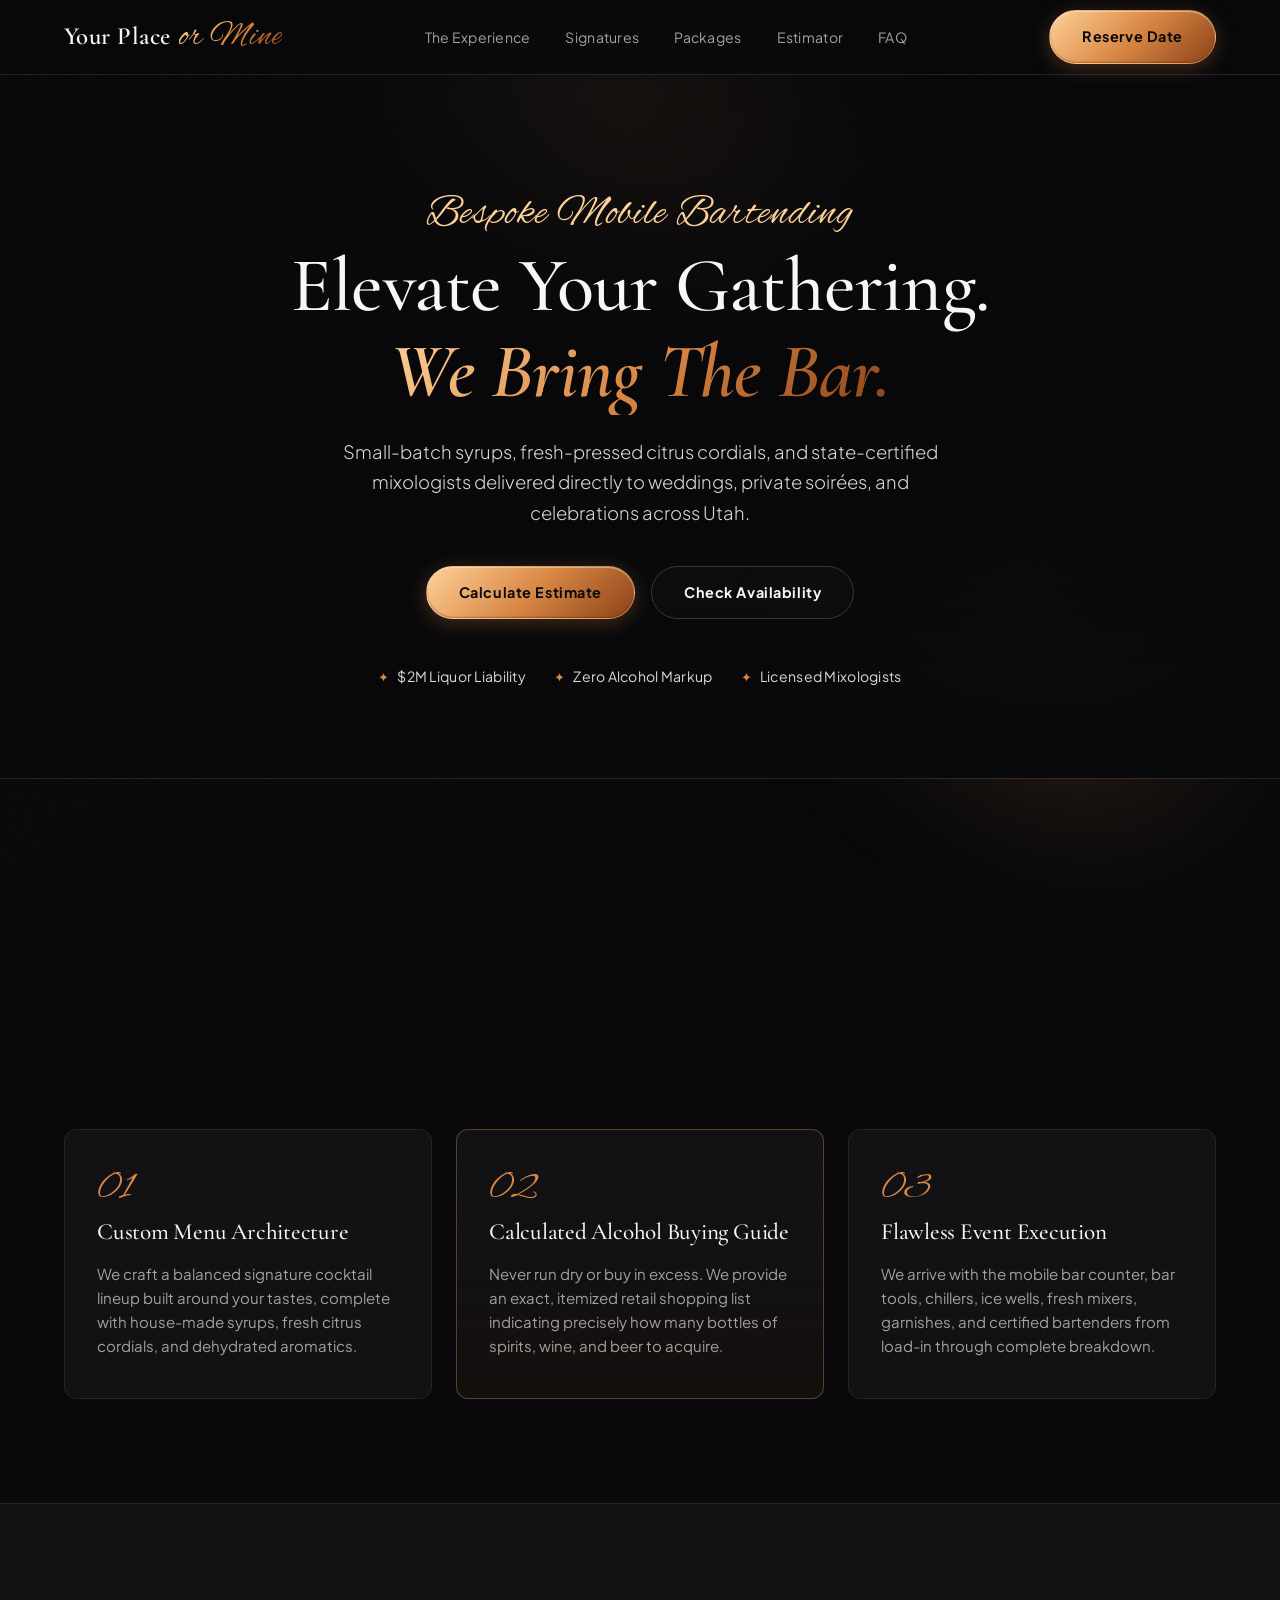
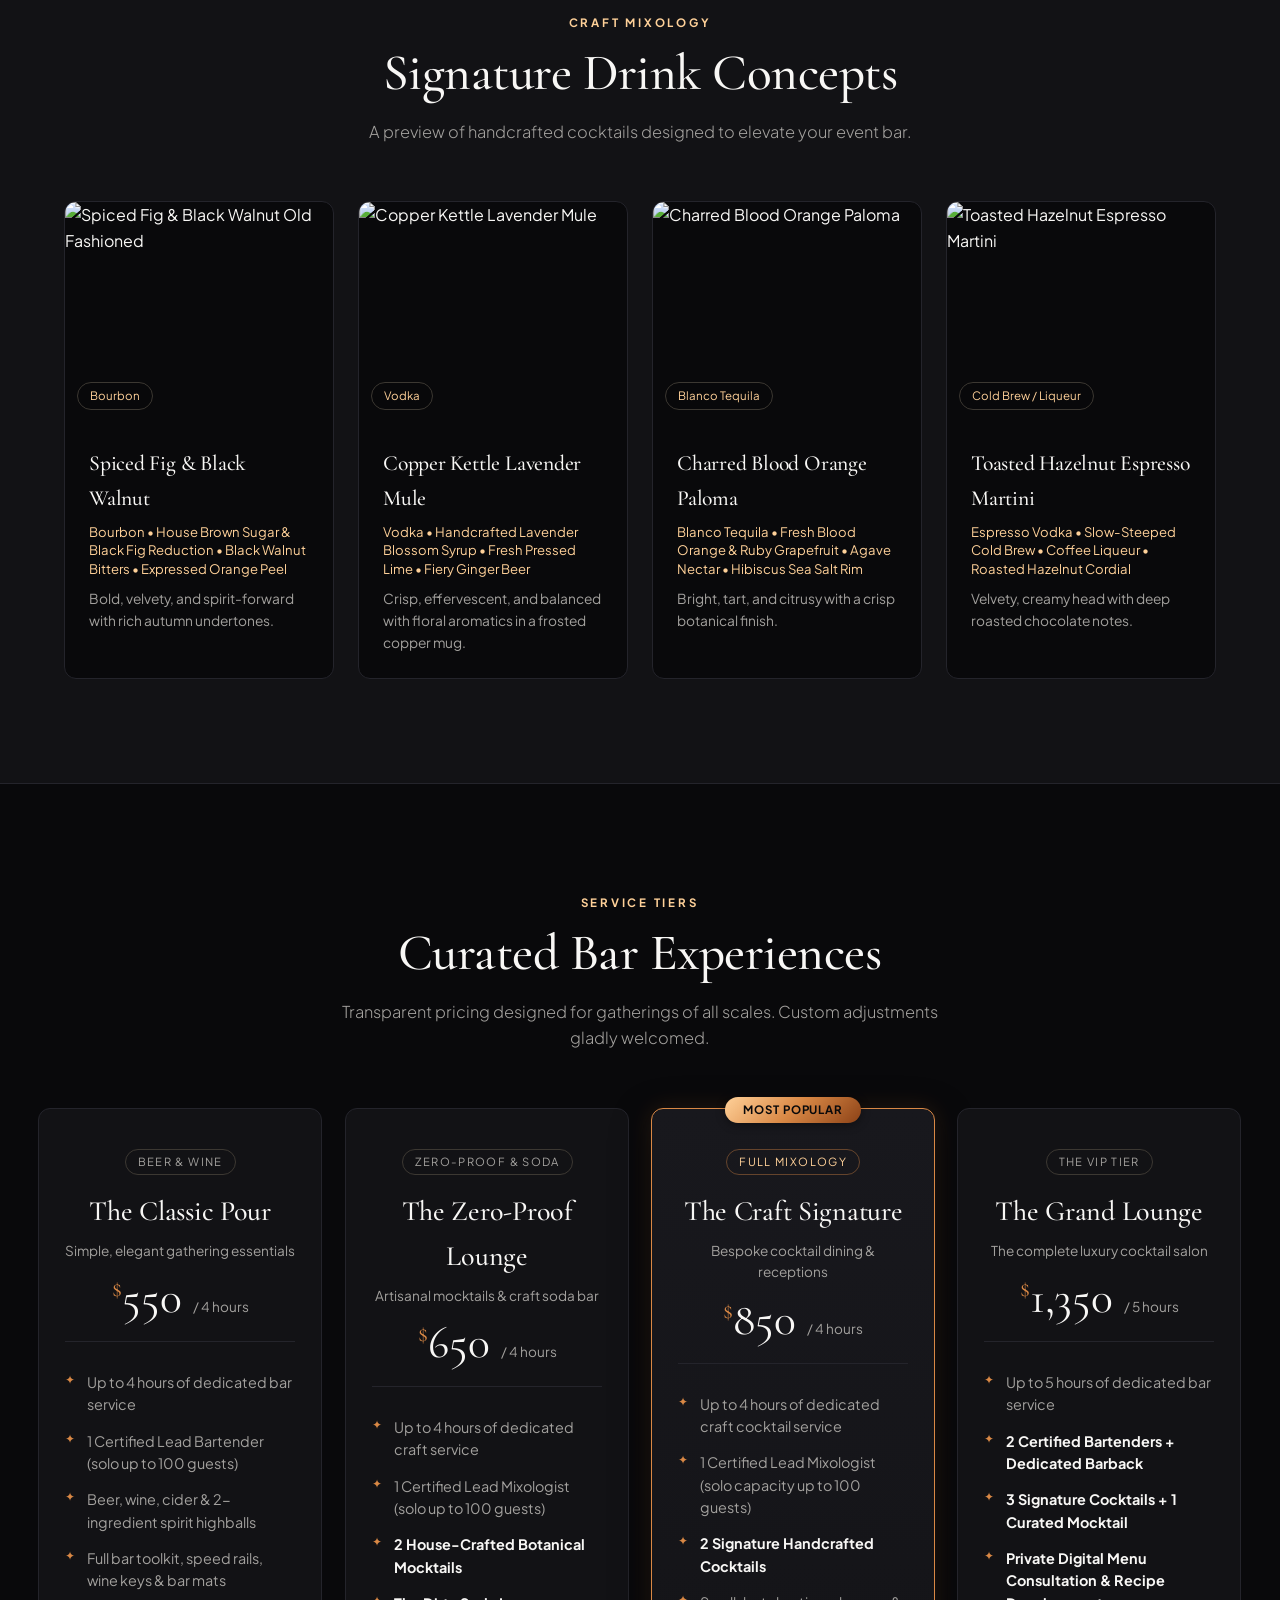
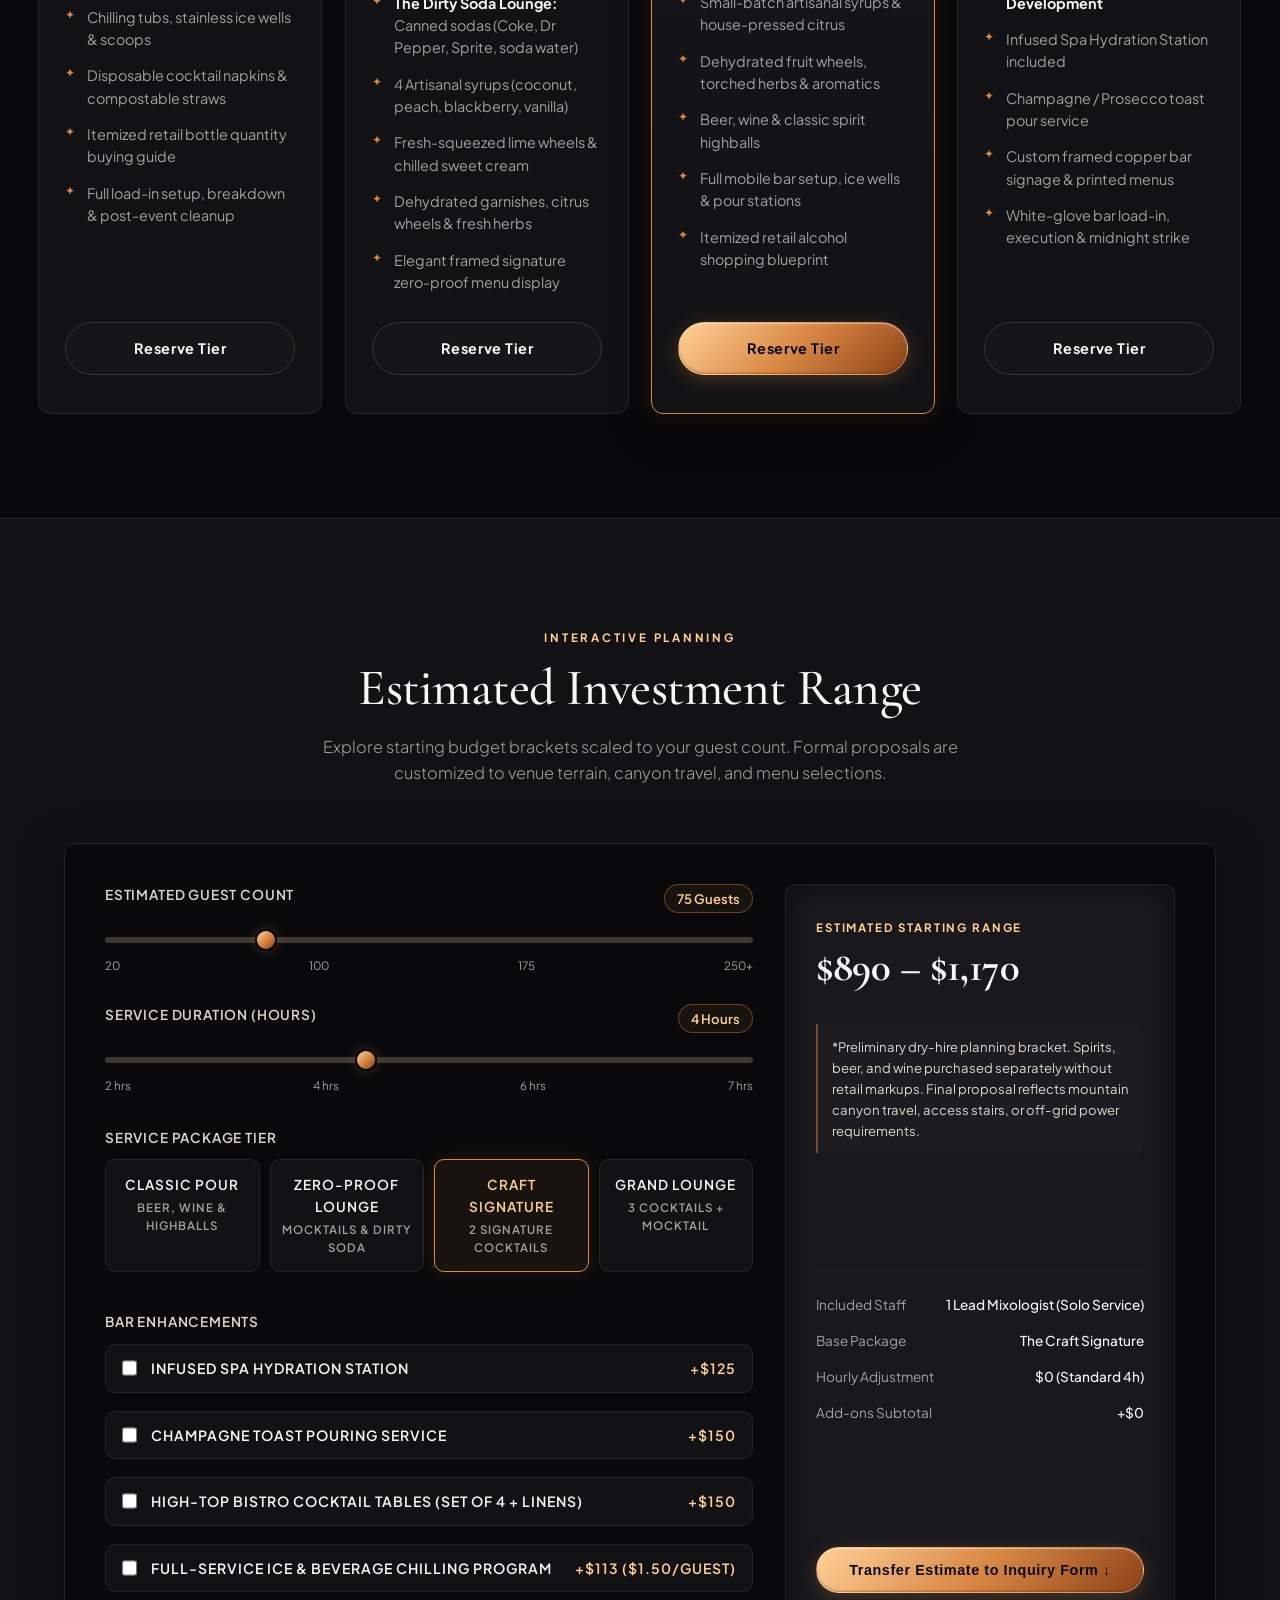
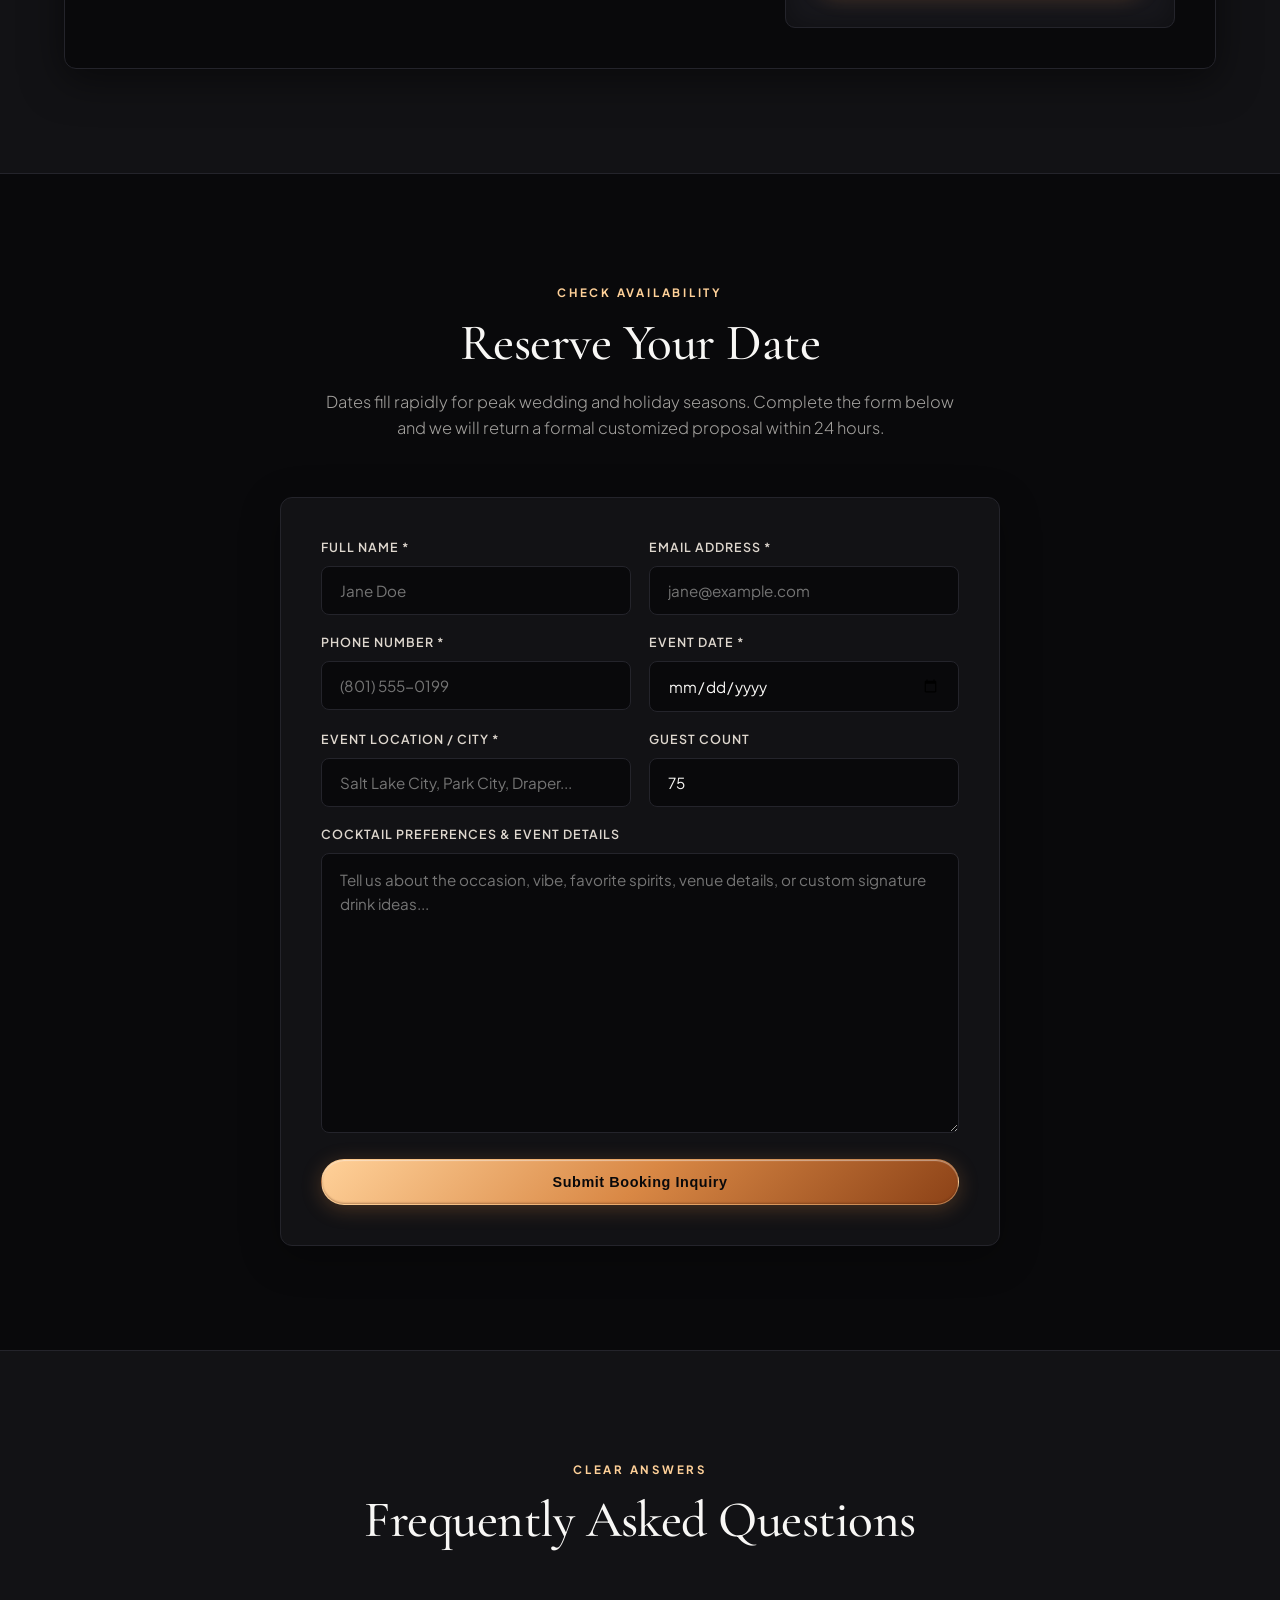
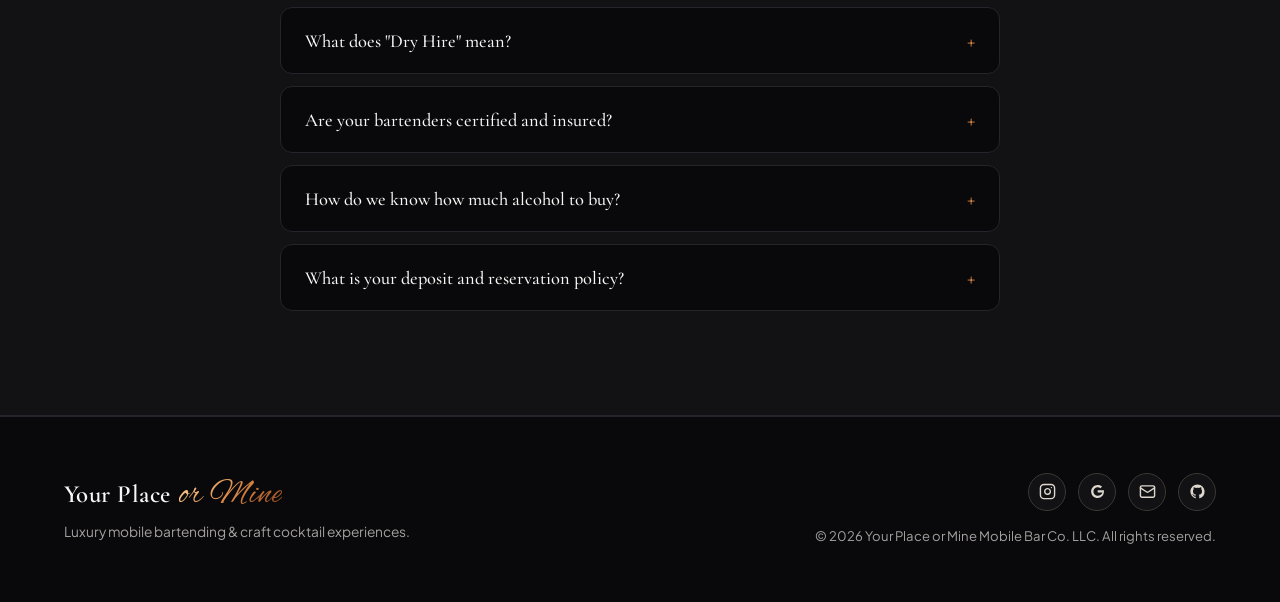
==== index.html @ be43445d "style(cocktails): update signature drink gallery with accurate copper mug mule and hazelnut espresso" ====
<!DOCTYPE html>
<html lang="en">
<head>
  <meta charset="UTF-8">
  <meta name="viewport" content="width=device-width, initial-scale=1.0, maximum-scale=5.0">
  <title>Your Place or Mine | Luxury Mobile Bar & Craft Bartending</title>
  <meta name="description" content="Elevated mobile bartending, craft cocktail service, and dry-hire event curation across Salt Lake City, Park City, and the Wasatch Front.">
  <link rel="canonical" href="https://yourplaceormine.bar/">

  <!-- Open Graph -->
  <meta property="og:type" content="website">
  <meta property="og:url" content="https://yourplaceormine.bar/">
  <meta property="og:title" content="Your Place or Mine | Luxury Mobile Bar & Craft Mixology">
  <meta property="og:description" content="Custom craft syrups, curated shopping guides, and professional certified bartending delivered to private events.">
  <meta property="og:image" content="https://images.unsplash.com/photo-1514362545857-3bc16c4c7d1b?auto=format&fit=crop&w=1200&q=80">

  <!-- Local Schema -->
  <script type="application/ld+json">
  {
    "@context": "https://schema.org",
    "@type": "BartendingService",
    "name": "Your Place or Mine",
    "legalName": "Your Place or Mine Mobile Bar Co. LLC",
    "url": "https://yourplaceormine.bar",
    "description": "Luxury mobile bar catering, dry-hire bartending, and craft cocktail curation for private events and weddings.",
    "priceRange": "$$",
    "areaServed": ["Salt Lake County", "Summit County", "Utah County", "Davis County"]
  }
  </script>

  <!-- Google Fonts -->
  <link rel="preconnect" href="https://fonts.googleapis.com">
  <link rel="preconnect" href="https://fonts.gstatic.com" crossorigin>
  <link href="https://fonts.googleapis.com/css2?family=Alex+Brush&family=Cormorant+Garamond:ital,wght@0,400;0,500;0,600;1,400;1,600&family=Plus+Jakarta+Sans:wght@300;400;500;600;700&display=swap" rel="stylesheet">
  
  <link rel="stylesheet" href="styles.css">
</head>
<body>
  <!-- Contained Ambient Shimmer -->
  <div class="ambient-wrapper">
    <div class="ambient-glow glow-top"></div>
    <div class="ambient-glow glow-mid"></div>
  </div>

  <!-- Header -->
  <header class="site-header">
    <div class="nav-container">
      <a href="#" class="brand-logo">
        <span class="logo-light">Your Place</span>
        <span class="logo-accent">or Mine</span>
      </a>
      
      <nav class="desktop-nav">
        <a href="#about">The Experience</a>
        <a href="#cocktails">Signatures</a>
        <a href="#services">Packages</a>
        <a href="#estimator">Estimator</a>
        <a href="#faq">FAQ</a>
      </nav>

      <a href="#reserve" class="btn btn-copper nav-cta">Reserve Date</a>

      <button class="mobile-toggle" id="menuToggle" aria-label="Toggle Navigation" aria-expanded="false">
        <span class="bar bar-1"></span>
        <span class="bar bar-2"></span>
        <span class="bar bar-3"></span>
      </button>
    </div>

    <!-- Mobile Drawer -->
    <div class="mobile-drawer" id="mobileDrawer">
      <nav class="drawer-nav">
        <a href="#about" class="drawer-link">
          <span>The Experience</span>
          <span class="drawer-arrow">→</span>
        </a>
        <a href="#cocktails" class="drawer-link">
          <span>Signatures</span>
          <span class="drawer-arrow">→</span>
        </a>
        <a href="#services" class="drawer-link">
          <span>Packages</span>
          <span class="drawer-arrow">→</span>
        </a>
        <a href="#estimator" class="drawer-link">
          <span>Estimator</span>
          <span class="drawer-arrow">→</span>
        </a>
        <a href="#faq" class="drawer-link">
          <span>FAQ</span>
          <span class="drawer-arrow">→</span>
        </a>
        <a href="#reserve" class="btn btn-copper full-width drawer-cta">Reserve Date</a>
      </nav>
    </div>
  </header>

  <main>
    <!-- Hero Section (Orchestrated Load-in Animations) -->
    <section class="hero-section">
      <div class="hero-backdrop"></div>
      <div class="container hero-content">
        <div class="hero-script-tag anim-load anim-d1">Bespoke Mobile Bartending</div>
        
        <h1 class="hero-title anim-load anim-d2">
          Elevate Your Gathering. <br>
          <span class="copper-shimmer">We Bring The Bar.</span>
        </h1>

        <p class="hero-lead anim-load anim-d3">
          Small-batch syrups, fresh-pressed citrus cordials, and state-certified mixologists delivered directly to weddings, private soirées, and celebrations across Utah.
        </p>
        
        <div class="hero-actions anim-load anim-d4">
          <a href="#estimator" class="btn btn-copper">Calculate Estimate</a>
          <a href="#reserve" class="btn btn-outline">Check Availability</a>
        </div>

        <!-- Trust Badges (No gray dots, pure copper stars) -->
        <div class="trust-strip anim-load anim-d5">
          <div class="trust-item">
            <span class="trust-star">✦</span>
            <span>$2M Liquor Liability</span>
          </div>
          <div class="trust-item">
            <span class="trust-star">✦</span>
            <span>Zero Alcohol Markup</span>
          </div>
          <div class="trust-item">
            <span class="trust-star">✦</span>
            <span>Licensed Mixologists</span>
          </div>
        </div>
      </div>
    </section>

    <!-- Dry-Hire Model Explanation -->
    <section id="about" class="section-padding section-border-top">
      <div class="container">
        <div class="section-header reveal">
          <span class="eyebrow">The Dry-Hire Model</span>
          <h2>Luxury Service. Wholesale Transparency.</h2>
          <p class="section-desc">Traditional caterers inflate alcohol prices by 300% or more. With our dry-hire model, you buy your spirits directly at retail prices—saving hundreds to thousands—while we manage complete bar operations.</p>
        </div>

        <div class="grid-3 reveal-stagger">
          <div class="feature-card reveal-item">
            <div class="card-num">01</div>
            <h3>Custom Menu Architecture</h3>
            <p>We craft a balanced signature cocktail lineup built around your tastes, complete with house-made syrups, fresh citrus cordials, and dehydrated aromatics.</p>
          </div>
          <div class="feature-card featured-step reveal-item">
            <div class="card-num">02</div>
            <h3>Calculated Alcohol Buying Guide</h3>
            <p>Never run dry or buy in excess. We provide an exact, itemized retail shopping list indicating precisely how many bottles of spirits, wine, and beer to acquire.</p>
          </div>
          <div class="feature-card reveal-item">
            <div class="card-num">03</div>
            <h3>Flawless Event Execution</h3>
            <p>We arrive with the mobile bar counter, bar tools, chillers, ice wells, fresh mixers, garnishes, and certified bartenders from load-in through complete breakdown.</p>
          </div>
        </div>
      </div>
    </section>

    <!-- Signature Cocktails Gallery -->
    <section id="cocktails" class="section-padding bg-subtle">
      <div class="container">
        <div class="section-header reveal">
          <span class="eyebrow">Craft Mixology</span>
          <h2>Signature Drink Concepts</h2>
          <p class="section-desc">A preview of handcrafted cocktails designed to elevate your event bar.</p>
        </div>

        <div class="cocktail-grid reveal-stagger">
          <!-- Card 1: Spiced Fig Old Fashioned -->
          <div class="cocktail-card reveal-item">
            <div class="cocktail-img-wrap">
              <img src="https://images.unsplash.com/photo-1514362545857-3bc16c4c7d1b?auto=format&fit=crop&w=600&q=80" alt="Spiced Fig & Black Walnut Old Fashioned" class="cocktail-img" loading="lazy">
              <span class="cocktail-tag">Bourbon</span>
            </div>
            <div class="cocktail-info">
              <h3>Spiced Fig & Black Walnut</h3>
              <p class="cocktail-ingredients">Bourbon • House Brown Sugar & Black Fig Reduction • Black Walnut Bitters • Expressed Orange Peel</p>
              <div class="cocktail-profile">Bold, velvety, and spirit-forward with rich autumn undertones.</div>
            </div>
          </div>

          <!-- Card 2: Copper Kettle Lavender Mule -->
          <div class="cocktail-card reveal-item">
            <div class="cocktail-img-wrap">
              <img src="https://christinaallday.com/wp-content/uploads/2019/11/American-Moscow-Mule-Cocktail-Recipe-with-Titos-1024x683.png" alt="Copper Kettle Lavender Mule" class="cocktail-img" loading="lazy">
              <span class="cocktail-tag">Vodka</span>
            </div>
            <div class="cocktail-info">
              <h3>Copper Kettle Lavender Mule</h3>
              <p class="cocktail-ingredients">Vodka • Handcrafted Lavender Blossom Syrup • Fresh Pressed Lime • Fiery Ginger Beer</p>
              <div class="cocktail-profile">Crisp, effervescent, and balanced with floral aromatics in a frosted copper mug.</div>
            </div>
          </div>

          <!-- Card 3: Charred Blood Orange Paloma -->
          <div class="cocktail-card reveal-item">
            <div class="cocktail-img-wrap">
              <img src="https://images.unsplash.com/photo-1536935338788-846bb9981813?auto=format&fit=crop&w=600&q=80" alt="Charred Blood Orange Paloma" class="cocktail-img" loading="lazy">
              <span class="cocktail-tag">Blanco Tequila</span>
            </div>
            <div class="cocktail-info">
              <h3>Charred Blood Orange Paloma</h3>
              <p class="cocktail-ingredients">Blanco Tequila • Fresh Blood Orange & Ruby Grapefruit • Agave Nectar • Hibiscus Sea Salt Rim</p>
              <div class="cocktail-profile">Bright, tart, and citrusy with a crisp botanical finish.</div>
            </div>
          </div>

          <!-- Card 4: Toasted Hazelnut Espresso Martini -->
          <div class="cocktail-card reveal-item">
            <div class="cocktail-img-wrap">
              <img src="https://www.totalwine.com/site/binaries/t1726346521822/content/gallery/cocktail-recipe-images/recipe-detail-images/vodka-images/recipe-image_hazelnut-espresso.jpg" alt="Toasted Hazelnut Espresso Martini" class="cocktail-img" loading="lazy">
              <span class="cocktail-tag">Cold Brew / Liqueur</span>
            </div>
            <div class="cocktail-info">
              <h3>Toasted Hazelnut Espresso Martini</h3>
              <p class="cocktail-ingredients">Espresso Vodka • Slow-Steeped Cold Brew • Coffee Liqueur • Roasted Hazelnut Cordial</p>
              <div class="cocktail-profile">Velvety, creamy head with deep roasted chocolate notes.</div>
            </div>
          </div>
        </div>
      </div>
    </section>

    <!-- Packages Section -->
    <section id="services" class="section-padding">
      <div class="container packages-container">
        <div class="section-header reveal">
          <span class="eyebrow">Service Tiers</span>
          <h2>Curated Bar Experiences</h2>
          <p class="section-desc">Transparent pricing designed for gatherings of all scales. Custom adjustments gladly welcomed.</p>
        </div>

        <div class="packages-grid reveal-stagger">
          <!-- Tier 1: The Classic Pour -->
          <div class="tier-card reveal-item">
            <div class="tier-header">
              <span class="tier-badge">Beer & Wine</span>
              <h3>The Classic Pour</h3>
              <p class="tier-subtitle">Simple, elegant gathering essentials</p>
              <div class="tier-price">
                <span class="currency">$</span>550
                <span class="price-sub">/ 4 hours</span>
              </div>
            </div>
            <ul class="tier-features">
              <li>Up to 4 hours of dedicated bar service</li>
              <li>1 Certified Lead Bartender (solo up to 100 guests)</li>
              <li>Beer, wine, cider & 2-ingredient spirit highballs</li>
              <li>Full bar toolkit, speed rails, wine keys & bar mats</li>
              <li>Chilling tubs, stainless ice wells & scoops</li>
              <li>Disposable cocktail napkins & compostable straws</li>
              <li>Itemized retail bottle quantity buying guide</li>
              <li>Full load-in setup, breakdown & post-event cleanup</li>
            </ul>
            <a href="#reserve" class="btn btn-outline full-width">Reserve Tier</a>
          </div>

          <!-- Tier 2: The Zero-Proof Lounge -->
          <div class="tier-card reveal-item">
            <div class="tier-header">
              <span class="tier-badge">Zero-Proof & Soda</span>
              <h3>The Zero-Proof Lounge</h3>
              <p class="tier-subtitle">Artisanal mocktails & craft soda bar</p>
              <div class="tier-price">
                <span class="currency">$</span>650
                <span class="price-sub">/ 4 hours</span>
              </div>
            </div>
            <ul class="tier-features">
              <li>Up to 4 hours of dedicated craft service</li>
              <li>1 Certified Lead Mixologist (solo up to 100 guests)</li>
              <li><strong>2 House-Crafted Botanical Mocktails</strong></li>
              <li><strong>The Dirty Soda Lounge:</strong> Canned sodas (Coke, Dr Pepper, Sprite, soda water)</li>
              <li>4 Artisanal syrups (coconut, peach, blackberry, vanilla)</li>
              <li>Fresh-squeezed lime wheels & chilled sweet cream</li>
              <li>Dehydrated garnishes, citrus wheels & fresh herbs</li>
              <li>Elegant framed signature zero-proof menu display</li>
            </ul>
            <a href="#reserve" class="btn btn-outline full-width">Reserve Tier</a>
          </div>

          <!-- Tier 3: The Craft Signature (Featured) -->
          <div class="tier-card featured-tier reveal-item">
            <div class="featured-ribbon">Most Popular</div>
            <div class="tier-header">
              <span class="tier-badge copper-badge">Full Mixology</span>
              <h3>The Craft Signature</h3>
              <p class="tier-subtitle">Bespoke cocktail dining & receptions</p>
              <div class="tier-price">
                <span class="currency">$</span>850
                <span class="price-sub">/ 4 hours</span>
              </div>
            </div>
            <ul class="tier-features">
              <li>Up to 4 hours of dedicated craft cocktail service</li>
              <li>1 Certified Lead Mixologist (solo capacity up to 100 guests)</li>
              <li><strong>2 Signature Handcrafted Cocktails</strong></li>
              <li>Small-batch artisanal syrups & house-pressed citrus</li>
              <li>Dehydrated fruit wheels, torched herbs & aromatics</li>
              <li>Beer, wine & classic spirit highballs</li>
              <li>Full mobile bar setup, ice wells & pour stations</li>
              <li>Itemized retail alcohol shopping blueprint</li>
            </ul>
            <a href="#reserve" class="btn btn-copper full-width">Reserve Tier</a>
          </div>

          <!-- Tier 4: The Grand Lounge (VIP Tier) -->
          <div class="tier-card reveal-item">
            <div class="tier-header">
              <span class="tier-badge">The VIP Tier</span>
              <h3>The Grand Lounge</h3>
              <p class="tier-subtitle">The complete luxury cocktail salon</p>
              <div class="tier-price">
                <span class="currency">$</span>1,350
                <span class="price-sub">/ 5 hours</span>
              </div>
            </div>
            <ul class="tier-features">
              <li>Up to 5 hours of dedicated bar service</li>
              <li><strong>2 Certified Bartenders + Dedicated Barback</strong></li>
              <li><strong>3 Signature Cocktails + 1 Curated Mocktail</strong></li>
              <li><strong>Private Digital Menu Consultation & Recipe Development</strong></li>
              <li>Infused Spa Hydration Station included</li>
              <li>Champagne / Prosecco toast pour service</li>
              <li>Custom framed copper bar signage & printed menus</li>
              <li>White-glove bar load-in, execution & midnight strike</li>
            </ul>
            <a href="#reserve" class="btn btn-outline full-width">Reserve Tier</a>
          </div>
        </div>
      </div>
    </section>

    <!-- Interactive Cost Estimator (Public Range Model) -->
    <section id="estimator" class="section-padding bg-subtle">
      <div class="container">
        <div class="section-header reveal">
          <span class="eyebrow">Interactive Planning</span>
          <h2>Estimated Investment Range</h2>
          <p class="section-desc">Explore starting budget brackets scaled to your guest count. Formal proposals are customized to venue terrain, canyon travel, and menu selections.</p>
        </div>

        <div class="estimator-wrapper reveal">
          <div class="estimator-controls">
            <div class="ctrl-group">
              <div class="ctrl-header">
                <label for="guestSlider">Estimated Guest Count</label>
                <span id="guestCountVal" class="ctrl-badge">75 Guests</span>
              </div>
              <input type="range" id="guestSlider" min="20" max="250" step="5" value="75">
              <div class="slider-scale">
                <span>20</span>
                <span>100</span>
                <span>175</span>
                <span>250+</span>
              </div>
            </div>

            <div class="ctrl-group">
              <div class="ctrl-header">
                <label for="durationSlider">Service Duration (Hours)</label>
                <span id="durationVal" class="ctrl-badge">4 Hours</span>
              </div>
              <input type="range" id="durationSlider" min="2" max="7" step="1" value="4">
              <div class="slider-scale">
                <span>2 hrs</span>
                <span>4 hrs</span>
                <span>6 hrs</span>
                <span>7 hrs</span>
              </div>
            </div>

            <div class="ctrl-group">
              <label class="group-label">Service Package Tier</label>
              <div class="radio-cards">
                <label class="radio-card">
                  <input type="radio" name="tierSelect" value="classic">
                  <span class="rc-content">
                    <span class="rc-title">Classic Pour</span>
                    <span class="rc-desc">Beer, Wine & Highballs</span>
                  </span>
                </label>
                <label class="radio-card">
                  <input type="radio" name="tierSelect" value="apothecary">
                  <span class="rc-content">
                    <span class="rc-title">Zero-Proof Lounge</span>
                    <span class="rc-desc">Mocktails & Dirty Soda</span>
                  </span>
                </label>
                <label class="radio-card active">
                  <input type="radio" name="tierSelect" value="craft" checked>
                  <span class="rc-content">
                    <span class="rc-title">Craft Signature</span>
                    <span class="rc-desc">2 Signature Cocktails</span>
                  </span>
                </label>
                <label class="radio-card">
                  <input type="radio" name="tierSelect" value="grand">
                  <span class="rc-content">
                    <span class="rc-title">Grand Lounge</span>
                    <span class="rc-desc">3 Cocktails + Mocktail</span>
                  </span>
                </label>
              </div>
            </div>

            <div class="ctrl-group">
              <label class="group-label">Bar Enhancements</label>
              <div class="addons-grid">
                <label class="addon-chip">
                  <input type="checkbox" id="addonHydration" value="125">
                  <div class="chip-content">
                    <span class="chip-name">Infused Spa Hydration Station</span>
                    <span class="chip-price">+$125</span>
                  </div>
                </label>
                <label class="addon-chip">
                  <input type="checkbox" id="addonChampagne" value="150">
                  <div class="chip-content">
                    <span class="chip-name">Champagne Toast Pouring Service</span>
                    <span class="chip-price">+$150</span>
                  </div>
                </label>
                <label class="addon-chip">
                  <input type="checkbox" id="addonBistro" value="150">
                  <div class="chip-content">
                    <span class="chip-name">High-Top Bistro Cocktail Tables (Set of 4 + Linens)</span>
                    <span class="chip-price">+$150</span>
                  </div>
                </label>
                <label class="addon-chip">
                  <input type="checkbox" id="addonIce" data-per-guest="1.50">
                  <div class="chip-content">
                    <span class="chip-name">Full-Service Ice & Beverage Chilling Program</span>
                    <span class="chip-price" id="addonIceDisplay">+$1.50 / guest</span>
                  </div>
                </label>
              </div>
            </div>
          </div>

          <!-- Range Summary Box -->
          <div class="estimator-summary">
            <div class="summary-header">
              <span class="summary-eyebrow">Estimated Starting Range</span>
              <div class="est-price-wrap">
                <span id="totalEstimate" class="est-amount">$890 – $1,170</span>
              </div>
              <p class="summary-sub">*Preliminary dry-hire planning bracket. Spirits, beer, and wine purchased separately without retail markups. Final proposal reflects mountain canyon travel, access stairs, or off-grid power requirements.</p>
            </div>

            <div class="summary-details">
              <div class="detail-row">
                <span class="d-label">Included Staff</span>
                <span id="summaryStaff" class="d-val">1 Lead Mixologist (Solo Service)</span>
              </div>
              <div class="detail-row">
                <span class="d-label">Base Package</span>
                <span id="summaryTier" class="d-val">The Craft Signature</span>
              </div>
              <div class="detail-row">
                <span class="d-label">Hourly Adjustment</span>
                <span id="summaryHours" class="d-val">$0 (Standard 4h)</span>
              </div>
              <div class="detail-row">
                <span class="d-label">Add-ons Subtotal</span>
                <span id="summaryAddons" class="d-val">$0</span>
              </div>
            </div>

            <button class="btn btn-copper full-width" id="applyToForm">
              Transfer Estimate to Inquiry Form ↓
            </button>
          </div>
        </div>
      </div>
    </section>

    <!-- Booking / Contact Form -->
    <section id="reserve" class="section-padding">
      <div class="container max-w-700">
        <div class="section-header reveal">
          <span class="eyebrow">Check Availability</span>
          <h2>Reserve Your Date</h2>
          <p class="section-desc">Dates fill rapidly for peak wedding and holiday seasons. Complete the form below and we will return a formal customized proposal within 24 hours.</p>
        </div>

        <form id="bookingForm" class="booking-form reveal" action="https://api.web3forms.com/submit" method="POST">
          <input type="hidden" name="access_key" value="YOUR_WEB3FORMS_ACCESS_KEY">
          <input type="hidden" name="subject" value="New Event Booking Inquiry - Your Place or Mine">
          <input type="hidden" name="from_name" value="Your Place or Mine Booking Bot">
          <input type="checkbox" name="botcheck" style="display: none;">

          <div class="form-row">
            <div class="form-col">
              <label for="clientName">Full Name *</label>
              <input type="text" id="clientName" name="name" required placeholder="Jane Doe">
            </div>
            <div class="form-col">
              <label for="clientEmail">Email Address *</label>
              <input type="email" id="clientEmail" name="email" required placeholder="jane@example.com">
            </div>
          </div>

          <div class="form-row">
            <div class="form-col">
              <label for="clientPhone">Phone Number *</label>
              <input type="tel" id="clientPhone" name="phone" required placeholder="(801) 555-0199">
            </div>
            <div class="form-col">
              <label for="eventDate">Event Date *</label>
              <input type="date" id="eventDate" name="event_date" required>
            </div>
          </div>

          <div class="form-row">
            <div class="form-col">
              <label for="eventLocation">Event Location / City *</label>
              <input type="text" id="eventLocation" name="event_city" required placeholder="Salt Lake City, Park City, Draper...">
            </div>
            <div class="form-col">
              <label for="formGuests">Guest Count</label>
              <input type="number" id="formGuests" name="guest_count" min="10" max="500" value="75">
            </div>
          </div>

          <div class="form-col full-col">
            <label for="eventNotes">Cocktail Preferences & Event Details</label>
            <textarea id="eventNotes" name="notes" rows="4" placeholder="Tell us about the occasion, vibe, favorite spirits, venue details, or custom signature drink ideas..."></textarea>
          </div>

          <button type="submit" class="btn btn-copper full-width submit-btn">
            <span class="btn-text">Submit Booking Inquiry</span>
          </button>
        </form>
      </div>
    </section>

    <!-- FAQ Section -->
    <section id="faq" class="section-padding bg-subtle">
      <div class="container max-w-700">
        <div class="section-header reveal">
          <span class="eyebrow">Clear Answers</span>
          <h2>Frequently Asked Questions</h2>
        </div>

        <div class="faq-list reveal-stagger">
          <div class="faq-item reveal-item">
            <button class="faq-question">What does "Dry Hire" mean?<span class="faq-icon">+</span></button>
            <div class="faq-answer">
              <p>Under Utah mobile bar regulations and dry-hire practices nationwide, the event host purchases the alcohol directly at retail prices. This avoids heavy markups from standard caterers. We supply everything else: licensing, insurance, homemade syrups, garnishes, mixers, ice, barware, and professional bartenders.</p>
            </div>
          </div>

          <div class="faq-item reveal-item">
            <button class="faq-question">Are your bartenders certified and insured?<span class="faq-icon">+</span></button>
            <div class="faq-answer">
              <p>Yes. All bartenders hold active state alcohol server certifications and Utah Food Handler credentials. We carry a comprehensive $2,000,000 General & Liquor Liability policy and can provide certificates of insurance (COI) to your venue upon request.</p>
            </div>
          </div>

          <div class="faq-item reveal-item">
            <button class="faq-question">How do we know how much alcohol to buy?<span class="faq-icon">+</span></button>
            <div class="faq-answer">
              <p>Once your signature cocktail menu is selected, we provide an itemized buying guide with exact bottle counts, recommended spirit brands, and calculated beer/wine volumes scaled precisely to your timeline and guest count.</p>
            </div>
          </div>

          <div class="faq-item reveal-item">
            <button class="faq-question">What is your deposit and reservation policy?<span class="faq-icon">+</span></button>
            <div class="faq-answer">
              <p>A 50% deposit and signed service contract lock in your date on our calendar. The remaining balance is due 14 days prior to your event. Dates are reserved on a first-come, first-served basis.</p>
            </div>
          </div>
        </div>
      </div>
    </section>
  </main>

  <!-- Reservation Confirmation Modal -->
  <div class="modal-overlay" id="confirmModal">
    <div class="modal-box">
      <div class="modal-check-circle">✓</div>
      <h3>Inquiry Received</h3>
      <p class="modal-msg">Thank you for inquiring with <strong>Your Place or Mine</strong>. We have received your event parameters and will email you an itemized proposal within 24 hours.</p>
      
      <div class="modal-recap" id="modalRecap"></div>

      <button class="btn btn-copper full-width" id="closeModal">Got It</button>
    </div>
  </div>

  <!-- Footer with Social & Repository Links -->
  <footer class="site-footer">
    <div class="container footer-content">
      <div class="footer-brand">
        <div class="brand-logo">
          <span class="logo-light">Your Place</span>
          <span class="logo-accent">or Mine</span>
        </div>
        <p>Luxury mobile bartending & craft cocktail experiences.</p>
      </div>

      <div class="footer-aside">
        <div class="footer-socials" aria-label="Social and Project Links">
          <!-- Instagram -->
          <a href="https://instagram.com" class="social-icon-btn" target="_blank" rel="noopener noreferrer" aria-label="Instagram">
            <svg viewBox="0 0 24 24" fill="none" stroke="currentColor" stroke-width="2" stroke-linecap="round" stroke-linejoin="round">
              <rect width="20" height="20" x="2" y="2" rx="5" ry="5"/>
              <path d="M16 11.37A4 4 0 1 1 12.63 8 4 4 0 0 1 16 11.37z"/>
              <line x1="17.5" x2="17.51" y1="6.5" y2="6.5"/>
            </svg>
          </a>

          <!-- Google Business Profile -->
          <a href="https://google.com" class="social-icon-btn" target="_blank" rel="noopener noreferrer" aria-label="Google Business Profile">
            <svg viewBox="0 0 24 24" fill="currentColor">
              <path d="M12.24 10.285V13.4h6.887C18.2 16.14 15.645 18 12.24 18c-3.315 0-6-2.685-6-6s2.685-6 6-6c1.47 0 2.805.54 3.84 1.425l2.4-2.4C17.025 3.555 14.775 2.7 12.24 2.7 7.14 2.7 3 6.84 3 11.94s4.14 9.24 9.24 9.24c5.34 0 8.88-3.75 8.88-9.045 0-.615-.06-1.2-.165-1.85H12.24z"/>
            </svg>
          </a>

          <!-- Direct Email -->
          <a href="mailto:cheers@yourplaceormine.bar" class="social-icon-btn" aria-label="Direct Email">
            <svg viewBox="0 0 24 24" fill="none" stroke="currentColor" stroke-width="2" stroke-linecap="round" stroke-linejoin="round">
              <rect width="20" height="16" x="2" y="4" rx="2"/>
              <path d="m22 7-8.97 5.7a1.94 1.94 0 0 1-2.06 0L2 7"/>
            </svg>
          </a>

          <!-- GitHub Source Code Link -->
          <a href="https://github.com/philosophics/YourPlaceorMine.bar" class="social-icon-btn" target="_blank" rel="noopener noreferrer" aria-label="GitHub Repository">
            <svg viewBox="0 0 24 24" fill="currentColor">
              <path fill-rule="evenodd" clip-rule="evenodd" d="M12 2C6.477 2 2 6.484 2 12.017c0 4.425 2.865 8.18 6.839 9.504.5.092.682-.217.682-.483 0-.237-.008-.868-.013-1.703-2.782.605-3.369-1.343-3.369-1.343-.454-1.158-1.11-1.466-1.11-1.466-.908-.62.069-.608.069-.608 1.003.07 1.53 1.032 1.53 1.032.892 1.53 2.341 1.088 2.91.832.092-.647.35-1.088.636-1.338-2.22-.253-4.555-1.113-4.555-4.951 0-1.093.39-1.988 1.029-2.688-.103-.253-.446-1.272.098-2.65 0 0 .84-.27 2.75 1.026A9.564 9.564 0 0112 6.844c.85.004 1.705.115 2.504.337 1.909-1.296 2.747-1.027 2.747-1.027.546 1.379.202 2.398.1 2.651.64.7 1.028 1.595 1.028 2.688 0 3.848-2.339 4.695-4.566 4.943.359.309.678.92.678 1.855 0 1.338-.012 2.419-.012 2.747 0 .268.18.58.688.482A10.019 10.019 0 0022 12.017C22 6.484 17.522 2 12 2z"/>
            </svg>
          </a>
        </div>

        <div class="footer-legal">
          <p>&copy; 2026 Your Place or Mine Mobile Bar Co. LLC. All rights reserved.</p>
        </div>
      </div>
    </div>
  </footer>

  <script src="app.js" defer></script>
</body>
</html>
---- styles.css ----
:root {
  --bg-deep: #09090b;
  --bg-surface: #121215;
  --bg-surface-elevated: #18181d;
  --border-subtle: #24242b;
  --border-highlight: #3c3832;

  /* Authentic Metallic Copper Palette */
  --copper-light: #ffd199;
  --copper-base: #d98845;
  --copper-dark: #8c4217;
  --copper-gradient: linear-gradient(135deg, #ffd199 0%, #d98845 50%, #8c4217 100%);
  --copper-glow: rgba(217, 136, 69, 0.28);
  --copper-glow-subtle: rgba(217, 136, 69, 0.08);

  --text-main: #f8f7f5;
  --text-muted: #a3a19e;
  --text-warm: #ded7ce;

  /* Strict 3-Family Typography System */
  --font-serif: "Cormorant Garamond", Georgia, serif;
  --font-script: "Alex Brush", cursive;
  --font-sans: "Plus Jakarta Sans", -apple-system, BlinkMacSystemFont, sans-serif;

  /* Physics Easing: Throw with Organic Spring Bounce */
  --ease-spring: cubic-bezier(0.18, 1.25, 0.4, 1);
  --ease-smooth: cubic-bezier(0.16, 1, 0.3, 1);
  --radius: 12px;
}

* {
  box-sizing: border-box;
  margin: 0;
  padding: 0;
}

html {
  scroll-behavior: smooth;
  width: 100%;
  max-width: 100%;
  overflow-x: clip;
}

body {
  background-color: var(--bg-deep);
  color: var(--text-main);
  font-family: var(--font-sans);
  line-height: 1.6;
  -webkit-font-smoothing: antialiased;
  position: relative;
  width: 100%;
  max-width: 100%;
  overflow-x: clip;
}

/* ========================================================
   HARDWARE-ACCELERATED AMBIENT MIST (Zero CPU, Film Grain)
   ======================================================== */
.ambient-wrapper {
  position: fixed;
  inset: 0;
  overflow: hidden;
  pointer-events: none;
  z-index: 0;
  isolation: isolate;
  transform: translateZ(0);
}

/* Monochromatic Woodgrain Film Fuzz (feColorMatrix saturate 0 eliminates chromatic green noise) */
.ambient-wrapper::after {
  content: "";
  position: absolute;
  inset: 0;
  background-image: url("data:image/svg+xml,%3Csvg viewBox='0 0 256 256' xmlns='http://www.w3.org/2000/svg'%3E%3Cfilter id='noiseFilter'%3E%3CfeTurbulence type='fractalNoise' baseFrequency='1.85' numOctaves='3' stitchTiles='stitch'/%3E%3CfeColorMatrix type='saturate' values='0'/%3E%3C/filter%3E%3Crect width='100%25' height='100%25' filter='url(%23noiseFilter)' opacity='0.024'/%3E%3C/svg%3E");
  background-repeat: repeat;
  pointer-events: none;
  z-index: 2;
  transform: translateZ(0);
  backface-visibility: hidden;
  -webkit-mask-image: linear-gradient(135deg, black 0%, black 25%, rgba(0, 0, 0, 0.45) 60%, rgba(0, 0, 0, 0.12) 80%, transparent 95%);
  mask-image: linear-gradient(135deg, black 0%, black 25%, rgba(0, 0, 0, 0.45) 60%, rgba(0, 0, 0, 0.12) 80%, transparent 95%);
}

.ambient-glow {
  position: absolute;
  filter: blur(52px);
  will-change: transform;
  pointer-events: none;
  opacity: 1;
  z-index: 1;
  backface-visibility: hidden;
  transform: translate3d(0, 0, 0);
}

/* Upper Ambient Glow: 780x560 Hue-Locked Blob (Hero & Nav Area) */
.glow-top {
  width: min(780px, 95vw);
  height: 560px;
  background: 
    /* Lobe A: Luminous Molten Champagne Core (44% 42%) */
    radial-gradient(
      ellipse 60% 52% at 44% 42%,
      rgba(252, 228, 185, 0.1600) 0.0%,
      rgba(250, 219, 172, 0.1588) 3.4%,
      rgba(248, 206, 151, 0.1552) 6.9%,
      rgba(246, 193, 131, 0.1494) 10.3%,
      rgba(244, 180, 111, 0.1415) 13.7%,
      rgba(242, 168, 92, 0.1319) 17.1%,
      rgba(238, 163, 88, 0.1207) 20.6%,
      rgba(234, 158, 85, 0.1086) 24.0%,
      rgba(230, 153, 81, 0.0956) 27.4%,
      rgba(226, 147, 77, 0.0823) 30.9%,
      rgba(222, 142, 73, 0.0691) 34.3%,
      rgba(217, 136, 69, 0.0565) 37.7%,
      rgba(211, 130, 65, 0.0447) 41.1%,
      rgba(205, 124, 60, 0.0340) 44.6%,
      rgba(198, 118, 55, 0.0246) 48.0%,
      rgba(192, 112, 50, 0.0167) 51.4%,
      rgba(185, 105, 45, 0.0105) 54.9%,
      rgba(178, 98, 40, 0.0059) 58.3%,
      rgba(170, 92, 35, 0.0028) 61.7%,
      rgba(162, 85, 30, 0.0010) 65.1%,
      rgba(155, 78, 25, 0.0002) 68.6%,
      rgba(217, 136, 69, 0.0000) 74.0%,
      rgba(217, 136, 69, 0) 80%
    ),
    /* Lobe B: Rich Metallic Copper & Burnished Bronze (56% 56%) */
    radial-gradient(
      ellipse 52% 60% at 56% 56%,
      rgba(235, 150, 75, 0.1300) 0.0%,
      rgba(232, 147, 74, 0.1290) 3.4%,
      rgba(228, 143, 72, 0.1261) 6.9%,
      rgba(223, 139, 70, 0.1214) 10.3%,
      rgba(219, 135, 68, 0.1150) 13.7%,
      rgba(217, 136, 69, 0.1072) 17.1%,
      rgba(211, 130, 65, 0.0981) 20.6%,
      rgba(205, 124, 60, 0.0882) 24.0%,
      rgba(198, 118, 55, 0.0777) 27.4%,
      rgba(192, 112, 50, 0.0669) 30.9%,
      rgba(185, 105, 45, 0.0562) 34.3%,
      rgba(178, 98, 40, 0.0459) 37.7%,
      rgba(170, 92, 35, 0.0363) 41.1%,
      rgba(162, 85, 30, 0.0276) 44.6%,
      rgba(155, 78, 25, 0.0200) 48.0%,
      rgba(148, 72, 22, 0.0136) 51.4%,
      rgba(140, 65, 18, 0.0085) 54.9%,
      rgba(132, 58, 15, 0.0048) 58.3%,
      rgba(125, 52, 12, 0.0023) 61.7%,
      rgba(118, 46, 10, 0.0008) 65.1%,
      rgba(110, 40, 8, 0.0002) 68.6%,
      rgba(217, 136, 69, 0.0000) 74.0%,
      rgba(217, 136, 69, 0) 80%
    );
  top: -150px;
  left: calc(50% - 390px);
  animation: driftTopBlob 18s ease-in-out infinite alternate;
}

/* Mid-Page Ambient Glow: 720x540 Hue-Locked Blob (Estimator & Packages Area) */
.glow-mid {
  width: min(720px, 92vw);
  height: 540px;
  background: 
    /* Lobe A: Luminous Copper Center (46% 44%) */
    radial-gradient(
      ellipse 58% 50% at 46% 44%,
      rgba(252, 228, 185, 0.1300) 0.0%,
      rgba(248, 206, 151, 0.1261) 6.9%,
      rgba(242, 168, 92, 0.1072) 17.1%,
      rgba(230, 153, 81, 0.0777) 27.4%,
      rgba(217, 136, 69, 0.0459) 37.7%,
      rgba(198, 118, 55, 0.0200) 48.0%,
      rgba(178, 98, 40, 0.0048) 58.3%,
      rgba(155, 78, 25, 0.0002) 68.6%,
      rgba(217, 136, 69, 0) 78%
    ),
    /* Lobe B: Smoky Bronze Flank (58% 58%) */
    radial-gradient(
      ellipse 50% 58% at 58% 58%,
      rgba(217, 136, 69, 0.1100) 0.0%,
      rgba(205, 124, 60, 0.0746) 24.0%,
      rgba(185, 105, 45, 0.0475) 34.3%,
      rgba(162, 85, 30, 0.0234) 44.6%,
      rgba(140, 65, 18, 0.0072) 54.9%,
      rgba(118, 46, 10, 0.0007) 65.1%,
      rgba(217, 136, 69, 0) 78%
    );
  top: 46%;
  right: -120px;
  animation: driftMidBlob 22s ease-in-out infinite alternate;
}

/* Fluid Harmonic Drift: Generous travel range with subtle morphing rotation & scale */
@keyframes driftTopBlob {
  from {
    transform: translate3d(0, 0, 0) rotate(0deg) scale(1);
  }
  to {
    transform: translate3d(110px, 55px, 0) rotate(12deg) scale(1.04);
  }
}

@keyframes driftMidBlob {
  from {
    transform: translate3d(0, 0, 0) rotate(0deg) scale(1);
  }
  to {
    transform: translate3d(-110px, -65px, 0) rotate(-10deg) scale(1.03);
  }
}

/* ========================================================
   CONTAINERS & TYPOGRAPHY
   ======================================================== */
.container {
  width: 90%;
  max-width: 1180px;
  margin: 0 auto;
  position: relative;
  z-index: 1;
}

.max-w-700 {
  max-width: 720px;
}

.section-padding {
  padding: 104px 0;
}

.section-border-top {
  border-top: 1px solid var(--border-subtle);
}

.bg-subtle {
  background-color: var(--bg-surface);
  border-top: 1px solid var(--border-subtle);
  border-bottom: 1px solid var(--border-subtle);
}

h1,
h2,
h3 {
  font-family: var(--font-serif);
  font-weight: 500;
  letter-spacing: -0.01em;
  color: var(--text-main);
}

.copper-shimmer {
  background: var(--copper-gradient);
  -webkit-background-clip: text;
  background-clip: text;
  -webkit-text-fill-color: transparent;
  display: inline-block;
  font-style: italic;
  font-weight: 600;
}

.eyebrow {
  display: inline-block;
  font-size: 0.72rem;
  letter-spacing: 0.24em;
  text-transform: uppercase;
  color: var(--copper-light);
  font-weight: 700;
  margin-bottom: 12px;
}

.section-header {
  text-align: center;
  margin-bottom: 56px;
}

.section-header h2 {
  font-size: clamp(2.3rem, 4.5vw, 3.2rem);
  margin-bottom: 16px;
  line-height: 1.15;
}

.section-desc {
  color: var(--text-muted);
  max-width: 640px;
  margin: 0 auto;
  font-size: 1.02rem;
  font-weight: 300;
}

/* Buttons */
.btn {
  display: inline-flex;
  align-items: center;
  justify-content: center;
  padding: 14px 32px;
  border-radius: 50px;
  font-size: 0.9rem;
  font-weight: 700;
  letter-spacing: 0.04em;
  text-decoration: none;
  cursor: pointer;
  transition:
    transform 0.25s var(--ease-smooth),
    box-shadow 0.25s var(--ease-smooth),
    filter 0.25s var(--ease-smooth),
    border-color 0.25s var(--ease-smooth),
    background 0.25s var(--ease-smooth);
  position: relative;
  overflow: hidden;
  border: 1px solid transparent;
}

.btn-copper {
  background: var(--copper-gradient);
  color: #09090b;
  border: 1px solid rgba(255, 209, 153, 0.4);
  box-shadow:
    inset 0 1px 1px rgba(255, 255, 255, 0.45),
    inset 0 -1px 2px rgba(60, 20, 5, 0.35),
    0 4px 20px var(--copper-glow);
}

.btn-copper:hover {
  transform: translateY(-2px);
  filter: brightness(1.08);
  box-shadow:
    inset 0 1px 1px rgba(255, 255, 255, 0.6),
    inset 0 -1px 2px rgba(60, 20, 5, 0.4),
    0 8px 28px rgba(217, 136, 69, 0.45);
}

.btn-outline {
  background: rgba(255, 255, 255, 0.02);
  border: 1px solid var(--border-highlight);
  color: var(--text-main);
  backdrop-filter: blur(8px);
  -webkit-backdrop-filter: blur(8px);
}

.btn-outline:hover {
  border-color: var(--copper-base);
  color: var(--copper-light);
  background: var(--copper-glow-subtle);
  transform: translateY(-2px);
}

.full-width {
  width: 100%;
}

/* Site Header */
.site-header {
  position: sticky;
  top: 0;
  width: 100%;
  background: rgba(9, 9, 11, 0.94);
  backdrop-filter: blur(16px);
  -webkit-backdrop-filter: blur(16px);
  border-bottom: 1px solid var(--border-subtle);
  z-index: 100;
  animation: headerDrop 0.8s var(--ease-smooth) forwards;
}

@keyframes headerDrop {
  from {
    transform: translateY(-100%);
    opacity: 0;
  }
  to {
    transform: translateY(0);
    opacity: 1;
  }
}

.nav-container {
  display: flex;
  justify-content: space-between;
  align-items: center;
  height: 74px;
  width: 90%;
  max-width: 1180px;
  margin: 0 auto;
}

.brand-logo {
  text-decoration: none;
  font-family: var(--font-serif);
  font-size: 1.55rem;
  letter-spacing: 0.02em;
  display: flex;
  align-items: baseline;
  gap: 8px;
}

.logo-light {
  color: var(--text-main);
  font-weight: 600;
}

.logo-accent {
  font-family: var(--font-script);
  font-size: 2.1rem;
  line-height: 1;
  background: var(--copper-gradient);
  -webkit-background-clip: text;
  background-clip: text;
  -webkit-text-fill-color: transparent;
}

.desktop-nav a {
  color: var(--text-muted);
  text-decoration: none;
  margin: 0 16px;
  font-size: 0.88rem;
  letter-spacing: 0.02em;
  transition: color 0.2s;
}

.desktop-nav a:hover {
  color: var(--copper-light);
}

/* Minimalist Hamburger Toggle */
.mobile-toggle {
  display: none;
  background: none;
  border: none;
  cursor: pointer;
  width: 44px;
  height: 44px;
  padding: 10px;
  flex-direction: column;
  justify-content: center;
  align-items: center;
  gap: 5px;
  border-radius: 8px;
  transition: background 0.2s ease;
}

.mobile-toggle .bar {
  display: block;
  width: 22px;
  height: 2px;
  background-color: var(--text-main);
  border-radius: 2px;
  transition:
    transform 0.3s var(--ease-smooth),
    opacity 0.2s,
    background-color 0.2s;
}

.mobile-toggle.active .bar-1 {
  transform: translateY(7px) rotate(45deg);
  background-color: var(--copper-light);
}

.mobile-toggle.active .bar-2 {
  opacity: 0;
  transform: scaleX(0);
}

.mobile-toggle.active .bar-3 {
  transform: translateY(-7px) rotate(-45deg);
  background-color: var(--copper-light);
}

/* Mobile Drawer */
.mobile-drawer {
  display: none;
  width: 100%;
  background: rgba(14, 14, 18, 0.98);
  backdrop-filter: blur(20px);
  -webkit-backdrop-filter: blur(20px);
  border-bottom: 1px solid var(--border-highlight);
  box-shadow: 0 14px 40px rgba(0, 0, 0, 0.8);
  overflow: hidden;
  max-height: 0;
  opacity: 0;
  transition:
    max-height 0.4s var(--ease-smooth),
    opacity 0.3s ease;
}

.mobile-drawer.active {
  max-height: 460px;
  opacity: 1;
}

.drawer-nav {
  display: flex;
  flex-direction: column;
  padding: 24px 24px 28px;
}

.drawer-link {
  display: flex;
  justify-content: space-between;
  align-items: center;
  padding: 14px 4px;
  color: var(--text-warm);
  text-decoration: none;
  font-family: var(--font-sans);
  font-size: 1.05rem;
  font-weight: 500;
  letter-spacing: 0.02em;
  border-bottom: 1px solid rgba(255, 255, 255, 0.06);
  transition:
    color 0.2s,
    transform 0.2s;
}

.drawer-link:hover,
.drawer-link:active {
  color: var(--copper-light);
  transform: translateX(4px);
}

.drawer-arrow {
  color: var(--copper-base);
  font-size: 0.95rem;
  transition: transform 0.2s;
}

.drawer-link:hover .drawer-arrow {
  transform: translateX(3px);
}

.drawer-cta {
  margin-top: 20px;
  text-align: center;
  box-shadow: 0 4px 18px var(--copper-glow);
}

/* Hero Section */
.hero-section {
  position: relative;
  padding: 120px 0 90px;
  text-align: center;
  overflow: hidden;
  width: 100%;
}

.hero-backdrop {
  position: absolute;
  inset: 0;
  width: 100%;
  height: 100%;
  background:
    linear-gradient(180deg, rgba(9, 9, 11, 0.72) 0%, rgba(9, 9, 11, 0.9) 80%, #09090b 100%),
    url("https://images.unsplash.com/photo-1514362545857-3bc16c4c7d1b?auto=format&fit=crop&w=1600&q=80")
      center/cover no-repeat;
  z-index: 0;
  pointer-events: none;
  animation: heroScaleIn 1.8s var(--ease-smooth) forwards;
}

@keyframes heroScaleIn {
  from {
    transform: scale(1.06);
    opacity: 0;
  }
  to {
    transform: scale(1);
    opacity: 1;
  }
}

.hero-content {
  position: relative;
  z-index: 1;
}

.hero-script-tag {
  font-family: var(--font-script);
  font-size: 2.6rem;
  color: var(--copper-light);
  line-height: 1;
  margin-bottom: 6px;
  letter-spacing: 0.02em;
}

.hero-title {
  font-size: clamp(2.8rem, 6.5vw, 4.8rem);
  line-height: 1.12;
  margin-bottom: 22px;
}

.hero-lead {
  font-size: 1.15rem;
  color: var(--text-warm);
  max-width: 640px;
  margin: 0 auto 38px;
  font-weight: 300;
  line-height: 1.65;
}

.hero-actions {
  display: flex;
  gap: 16px;
  justify-content: center;
  margin-bottom: 44px;
}

/* Clean Trust Badges */
.trust-strip {
  display: inline-flex;
  justify-content: center;
  align-items: center;
  gap: 28px;
  flex-wrap: wrap;
  font-size: 0.88rem;
  color: var(--text-warm);
  margin: 0 auto;
}

.trust-item {
  display: inline-flex;
  align-items: center;
  gap: 8px;
  letter-spacing: 0.02em;
}

.trust-star {
  color: var(--copper-base);
  font-size: 0.82rem;
  line-height: 1;
}

/* ========================================================
   BI-DIRECTIONAL SPRING THROW & BOUNCE ENGINE
   ======================================================== */
.anim-load {
  opacity: 0;
  transform: translateY(24px) scale(0.98);
  animation: heroCascade 0.9s var(--ease-spring) forwards;
  will-change: opacity, transform;
}

.anim-d1 {
  animation-delay: 0.1s;
}
.anim-d2 {
  animation-delay: 0.22s;
}
.anim-d3 {
  animation-delay: 0.34s;
}
.anim-d4 {
  animation-delay: 0.46s;
}
.anim-d5 {
  animation-delay: 0.58s;
}

@keyframes heroCascade {
  to {
    opacity: 1;
    transform: translateY(0) scale(1);
  }
}

.reveal {
  opacity: 0;
  transform: translateY(44px) scale(0.96);
  transition:
    opacity 0.65s var(--ease-smooth),
    transform 0.85s var(--ease-spring);
  will-change: opacity, transform;
}

.reveal.is-visible {
  opacity: 1;
  transform: translateY(0) scale(1);
}

.reveal.scrolled-above {
  opacity: 0;
  transform: translateY(-44px) scale(0.96);
  transition:
    opacity 0.45s var(--ease-smooth),
    transform 0.65s var(--ease-smooth);
}

.reveal-stagger .reveal-item {
  opacity: 0;
  transform: translateY(44px) scale(0.96);
  transition:
    opacity 0.65s var(--ease-smooth),
    transform 0.85s var(--ease-spring);
  will-change: opacity, transform;
}

.reveal-stagger.is-visible .reveal-item {
  opacity: 1;
  transform: translateY(0) scale(1);
}

.reveal-stagger.is-visible .reveal-item:nth-child(1) {
  transition-delay: 0.05s;
}
.reveal-stagger.is-visible .reveal-item:nth-child(2) {
  transition-delay: 0.16s;
}
.reveal-stagger.is-visible .reveal-item:nth-child(3) {
  transition-delay: 0.27s;
}
.reveal-stagger.is-visible .reveal-item:nth-child(4) {
  transition-delay: 0.38s;
}

.reveal-stagger.scrolled-above .reveal-item {
  opacity: 0;
  transform: translateY(-44px) scale(0.96);
  transition:
    opacity 0.45s var(--ease-smooth),
    transform 0.65s var(--ease-smooth);
}

/* Grids */
.grid-3 {
  display: grid;
  grid-template-columns: repeat(auto-fit, minmax(310px, 1fr));
  gap: 24px;
}

/* Features */
.feature-card {
  background: var(--bg-surface);
  border: 1px solid var(--border-subtle);
  padding: 40px 32px;
  border-radius: var(--radius);
  transition:
    transform 0.3s var(--ease-smooth),
    border-color 0.3s,
    box-shadow 0.3s;
}

.feature-card:hover {
  transform: translateY(-5px);
  border-color: rgba(217, 136, 69, 0.45);
  box-shadow: 0 10px 30px rgba(0, 0, 0, 0.4);
}

.featured-step {
  border-color: rgba(217, 136, 69, 0.4);
  background: linear-gradient(180deg, var(--bg-surface) 0%, rgba(217, 136, 69, 0.05) 100%);
}

.card-num {
  font-family: var(--font-script);
  font-size: 2.4rem;
  color: var(--copper-base);
  margin-bottom: 6px;
  line-height: 1;
}

.feature-card h3 {
  font-size: 1.45rem;
  margin-bottom: 10px;
}

.feature-card p {
  color: var(--text-muted);
  font-size: 0.94rem;
  line-height: 1.6;
}

/* Cocktail Grid */
.cocktail-grid {
  display: grid;
  grid-template-columns: repeat(auto-fit, minmax(260px, 1fr));
  gap: 24px;
}

.cocktail-card {
  background: var(--bg-deep);
  border: 1px solid var(--border-subtle);
  border-radius: var(--radius);
  overflow: hidden;
  transition:
    transform 0.35s var(--ease-smooth),
    border-color 0.3s,
    box-shadow 0.3s;
}

.cocktail-card:hover {
  transform: translateY(-6px);
  border-color: rgba(217, 136, 69, 0.55);
  box-shadow: 0 14px 34px rgba(0, 0, 0, 0.5);
}

.cocktail-img-wrap {
  position: relative;
  height: 220px;
  overflow: hidden;
}

.cocktail-img {
  width: 100%;
  height: 100%;
  object-fit: cover;
  transition: transform 0.5s var(--ease-smooth);
}

.cocktail-card:hover .cocktail-img {
  transform: scale(1.06);
}

.cocktail-tag {
  position: absolute;
  bottom: 12px;
  left: 12px;
  background: rgba(9, 9, 11, 0.85);
  border: 1px solid var(--border-highlight);
  color: var(--copper-light);
  font-size: 0.72rem;
  padding: 4px 12px;
  border-radius: 50px;
  backdrop-filter: blur(8px);
  -webkit-backdrop-filter: blur(8px);
}

.cocktail-info {
  padding: 24px;
}

.cocktail-info h3 {
  font-size: 1.35rem;
  margin-bottom: 8px;
}

.cocktail-ingredients {
  font-size: 0.82rem;
  color: var(--copper-light);
  margin-bottom: 10px;
  line-height: 1.4;
}

.cocktail-profile {
  font-size: 0.86rem;
  color: var(--text-muted);
}

/* Packages */
.container.packages-container {
  width: 94%;
  max-width: 1440px;
}

.packages-grid {
  display: grid;
  grid-template-columns: repeat(4, 1fr);
  gap: 22px;
  align-items: stretch;
}

.tier-card {
  background: var(--bg-surface);
  border: 1px solid var(--border-subtle);
  border-radius: var(--radius);
  padding: 38px 26px;
  display: flex;
  flex-direction: column;
  position: relative;
  transition:
    transform 0.3s var(--ease-smooth),
    border-color 0.3s,
    box-shadow 0.3s;
}

.tier-card:hover {
  transform: translateY(-6px);
  border-color: rgba(217, 136, 69, 0.4);
}

.featured-tier {
  background: linear-gradient(180deg, var(--bg-surface-elevated) 0%, var(--bg-surface) 100%);
  border-color: var(--copper-base);
  box-shadow:
    0 12px 40px rgba(0, 0, 0, 0.4),
    0 0 25px rgba(217, 136, 69, 0.15);
}

.featured-tier:hover {
  box-shadow:
    0 16px 45px rgba(0, 0, 0, 0.5),
    0 0 32px rgba(217, 136, 69, 0.22);
}

.featured-ribbon {
  position: absolute;
  top: -12px;
  left: 50%;
  transform: translateX(-50%);
  background: var(--copper-gradient);
  color: #09090b;
  font-size: 0.72rem;
  font-weight: 700;
  letter-spacing: 0.08em;
  text-transform: uppercase;
  padding: 4px 18px;
  border-radius: 50px;
  box-shadow: 0 2px 10px rgba(0, 0, 0, 0.4);
  white-space: nowrap;
}

.tier-badge {
  display: inline-block;
  font-size: 0.7rem;
  letter-spacing: 0.12em;
  text-transform: uppercase;
  color: var(--text-muted);
  border: 1px solid var(--border-highlight);
  padding: 3px 12px;
  border-radius: 50px;
  margin-bottom: 14px;
}

.copper-badge {
  color: var(--copper-light);
  border-color: rgba(217, 136, 69, 0.4);
}

.tier-header {
  text-align: center;
  padding-bottom: 20px;
  border-bottom: 1px solid var(--border-subtle);
}

.tier-header h3 {
  font-size: 1.75rem;
  margin-bottom: 6px;
}

.tier-subtitle {
  color: var(--text-muted);
  font-size: 0.85rem;
  margin-bottom: 14px;
}

.tier-price {
  font-size: 2.85rem;
  font-family: var(--font-serif);
  color: var(--text-main);
  line-height: 1;
}

.currency {
  font-size: 1.5rem;
  color: var(--copper-base);
  vertical-align: super;
}

.price-sub {
  font-size: 0.85rem;
  color: var(--text-muted);
  font-family: var(--font-sans);
}

.tier-features {
  list-style: none;
  padding: 22px 0;
  flex-grow: 1;
}

/* Block layout prevents <strong> tags from splitting into separate flex columns */
.tier-features li {
  display: block;
  position: relative;
  padding: 7px 0 7px 22px;
  font-size: 0.9rem;
  color: var(--text-muted);
  line-height: 1.55;
}

.tier-features li::before {
  content: "✦";
  position: absolute;
  left: 0;
  top: 7px;
  color: var(--copper-base);
  font-size: 0.75rem;
  line-height: 1.55;
}

.tier-features strong {
  color: var(--text-main);
}

@media (max-width: 1200px) {
  .packages-grid {
    grid-template-columns: repeat(2, 1fr);
    gap: 24px;
  }
}

@media (max-width: 640px) {
  .packages-grid {
    grid-template-columns: 1fr;
    gap: 20px;
  }
}

/* ========================================================
   ESTIMATOR COMPONENT
   ======================================================== */
.estimator-wrapper {
  display: grid;
  grid-template-columns: 1fr 390px;
  gap: 32px;
  background: var(--bg-deep);
  border: 1px solid var(--border-subtle);
  border-radius: var(--radius);
  padding: 40px;
  box-shadow: 0 10px 40px rgba(0, 0, 0, 0.5);
}

.ctrl-group {
  margin-bottom: 28px;
}

.ctrl-header {
  display: flex;
  justify-content: space-between;
  align-items: center;
  margin-bottom: 10px;
}

.ctrl-header label,
.group-label {
  font-size: 0.85rem;
  text-transform: uppercase;
  letter-spacing: 0.06em;
  color: var(--text-warm);
  font-weight: 600;
}

.ctrl-badge {
  background: var(--copper-glow-subtle);
  border: 1px solid rgba(217, 136, 69, 0.4);
  color: var(--copper-light);
  padding: 3px 12px;
  border-radius: 50px;
  font-size: 0.82rem;
  font-weight: 600;
}

input[type="range"] {
  -webkit-appearance: none;
  appearance: none;
  width: 100%;
  height: 6px;
  background: var(--border-highlight);
  border-radius: 3px;
  outline: none;
}

input[type="range"]::-webkit-slider-thumb {
  -webkit-appearance: none;
  appearance: none;
  width: 22px;
  height: 22px;
  border-radius: 50%;
  background: var(--copper-gradient);
  cursor: pointer;
  border: 2px solid var(--bg-deep);
  box-shadow: 0 0 12px var(--copper-glow);
  transition: transform 0.15s ease;
}

input[type="range"]::-moz-range-thumb {
  width: 22px;
  height: 22px;
  border-radius: 50%;
  background: var(--copper-gradient);
  cursor: pointer;
  border: 2px solid var(--bg-deep);
  box-shadow: 0 0 12px var(--copper-glow);
  transition: transform 0.15s ease;
}

.slider-scale {
  display: flex;
  justify-content: space-between;
  margin-top: 8px;
  font-size: 0.72rem;
  color: var(--text-muted);
}

.radio-cards {
  display: grid;
  grid-template-columns: repeat(4, 1fr);
  gap: 10px;
  margin-top: 10px;
}

@media (max-width: 820px) {
  .radio-cards {
    grid-template-columns: repeat(2, 1fr);
  }
}

@media (max-width: 480px) {
  .radio-cards {
    grid-template-columns: 1fr;
  }
}

.radio-card {
  border: 1px solid var(--border-subtle);
  background: var(--bg-surface);
  border-radius: 10px;
  padding: 14px 8px;
  cursor: pointer;
  transition: all 0.2s;
  display: flex;
  flex-direction: column;
  text-align: center;
}

.radio-card input {
  display: none;
}

.radio-card.active {
  border-color: var(--copper-base);
  background: rgba(217, 136, 69, 0.08);
  box-shadow: 0 0 18px rgba(217, 136, 69, 0.14);
}

.rc-title {
  display: block;
  font-size: 0.85rem;
  font-weight: 600;
  color: var(--text-main);
  margin-bottom: 3px;
}

.radio-card.active .rc-title {
  color: var(--copper-light);
}

.rc-desc {
  display: block;
  font-size: 0.72rem;
  color: var(--text-muted);
}

.addons-grid {
  display: flex;
  flex-direction: column;
  gap: 10px;
  margin-top: 10px;
}

.addon-chip {
  display: flex;
  align-items: center;
  background: var(--bg-surface);
  border: 1px solid var(--border-subtle);
  padding: 12px 16px;
  border-radius: 10px;
  cursor: pointer;
  transition: all 0.2s;
}

.addon-chip input {
  accent-color: var(--copper-base);
  margin-right: 14px;
  width: 16px;
  height: 16px;
}

.chip-content {
  display: flex;
  justify-content: space-between;
  width: 100%;
  font-size: 0.88rem;
}

.chip-name {
  color: var(--text-main);
}

.chip-price {
  color: var(--copper-light);
  font-weight: 600;
}

/* Estimator Summary Box */
.estimator-summary {
  background: var(--bg-surface-elevated);
  border: 1px solid var(--border-subtle);
  border-radius: 10px;
  padding: 34px 30px;
  display: flex;
  flex-direction: column;
  justify-content: space-between;
  box-shadow: inset 0 0 30px rgba(0, 0, 0, 0.4);
}

.summary-eyebrow {
  font-size: 0.72rem;
  letter-spacing: 0.16em;
  text-transform: uppercase;
  color: var(--copper-light);
  font-weight: 700;
  display: block;
  margin-bottom: 8px;
}

.est-price-wrap {
  display: flex;
  align-items: center;
  margin: 8px 0 0;
}

.est-amount {
  font-size: clamp(2.3rem, 3.2vw, 3.1rem);
  font-family: var(--font-serif);
  color: var(--text-main);
  line-height: 1.1;
  font-weight: 700;
  letter-spacing: -0.01em;
}

.summary-sub {
  font-size: 0.82rem;
  color: var(--text-warm);
  line-height: 1.6;
  margin-top: 34px;
  margin-bottom: 24px;
  padding: 12px 14px;
  background: rgba(255, 255, 255, 0.02);
  border-left: 2px solid rgba(217, 136, 69, 0.45);
  border-radius: 0 6px 6px 0;
}

.summary-details {
  border-top: 1px solid var(--border-subtle);
  padding-top: 16px;
  margin-bottom: 24px;
}

.detail-row {
  display: flex;
  justify-content: space-between;
  font-size: 0.85rem;
  padding: 7px 0;
}

.d-label {
  color: var(--text-muted);
}

.d-val {
  color: var(--text-main);
  font-weight: 500;
}

/* ========================================================
   BOOKING FORM & EXPANDED TEXTAREA
   ======================================================== */
.booking-form {
  background: var(--bg-surface);
  border: 1px solid var(--border-subtle);
  border-radius: var(--radius);
  padding: 40px;
  box-shadow: 0 10px 40px rgba(0, 0, 0, 0.3);
}

.form-row {
  display: grid;
  grid-template-columns: 1fr 1fr;
  gap: 18px;
  margin-bottom: 18px;
}

.form-col {
  display: flex;
  flex-direction: column;
}

.full-col {
  margin-bottom: 26px;
}

label {
  font-size: 0.78rem;
  text-transform: uppercase;
  letter-spacing: 0.08em;
  color: var(--text-warm);
  margin-bottom: 8px;
  font-weight: 600;
}

input[type="text"],
input[type="email"],
input[type="tel"],
input[type="date"],
input[type="number"],
textarea {
  background: var(--bg-deep);
  border: 1px solid var(--border-subtle);
  color: var(--text-main);
  padding: 14px 18px;
  border-radius: 8px;
  font-family: inherit;
  font-size: 0.95rem;
  transition:
    border-color 0.2s,
    box-shadow 0.2s;
}

input:focus,
textarea:focus {
  outline: none;
  border-color: var(--copper-base);
  box-shadow: 0 0 12px var(--copper-glow);
}

/* Dedicated Textarea Sizing: Opens at ~280px without scrollbar */
.booking-form textarea {
  min-height: 280px;
  line-height: 1.6;
  resize: vertical;
}

/* FAQ */
.faq-list {
  display: flex;
  flex-direction: column;
  gap: 12px;
}

.faq-item {
  border: 1px solid var(--border-subtle);
  background: var(--bg-deep);
  border-radius: var(--radius);
  overflow: hidden;
  transition: border-color 0.25s;
}

.faq-item:hover {
  border-color: rgba(217, 136, 69, 0.3);
}

.faq-question {
  width: 100%;
  background: none;
  border: none;
  color: var(--text-main);
  padding: 20px 24px;
  display: flex;
  justify-content: space-between;
  align-items: center;
  font-size: 1.15rem;
  font-family: var(--font-serif);
  font-weight: 500;
  cursor: pointer;
  text-align: left;
}

.faq-icon {
  color: var(--copper-base);
  font-size: 1.3rem;
  transition: transform 0.3s;
}

.faq-answer {
  display: none;
  padding: 0 24px 22px;
  color: var(--text-muted);
  font-size: 0.92rem;
  line-height: 1.6;
}

.faq-item.open .faq-answer {
  display: block;
}

.faq-item.open .faq-icon {
  transform: rotate(45deg);
}

/* Modal */
.modal-overlay {
  position: fixed;
  inset: 0;
  background: rgba(0, 0, 0, 0.85);
  backdrop-filter: blur(8px);
  -webkit-backdrop-filter: blur(8px);
  display: none;
  align-items: center;
  justify-content: center;
  z-index: 1000;
  padding: 20px;
}

.modal-overlay.active {
  display: flex;
}

.modal-box {
  background: var(--bg-surface);
  border: 1px solid var(--copper-base);
  box-shadow:
    0 20px 60px rgba(0, 0, 0, 0.8),
    0 0 30px var(--copper-glow);
  border-radius: var(--radius);
  max-width: 480px;
  width: 100%;
  padding: 36px 28px;
  text-align: center;
  animation: modalScale 0.3s var(--ease-smooth) forwards;
}

@keyframes modalScale {
  from {
    transform: scale(0.94);
    opacity: 0;
  }
  to {
    transform: scale(1);
    opacity: 1;
  }
}

.modal-check-circle {
  width: 56px;
  height: 56px;
  border-radius: 50%;
  background: var(--copper-gradient);
  color: #09090b;
  font-size: 1.8rem;
  display: flex;
  align-items: center;
  justify-content: center;
  margin: 0 auto 18px;
  font-weight: bold;
}

.modal-box h3 {
  font-size: 1.8rem;
  margin-bottom: 10px;
}

.modal-msg {
  color: var(--text-muted);
  font-size: 0.92rem;
  margin-bottom: 20px;
}

.modal-recap {
  background: var(--bg-deep);
  border: 1px solid var(--border-subtle);
  border-radius: 8px;
  padding: 14px;
  font-size: 0.85rem;
  text-align: left;
  margin-bottom: 24px;
  color: var(--text-warm);
}

/* Footer with Responsive Alignment */
.site-footer {
  border-top: 1px solid var(--border-subtle);
  padding: 56px 0;
  background: var(--bg-deep);
}

.footer-content {
  display: flex;
  justify-content: space-between;
  align-items: center;
  gap: 32px;
}

.footer-brand p {
  font-size: 0.86rem;
  color: var(--text-muted);
  margin-top: 6px;
}

.footer-aside {
  display: flex;
  flex-direction: column;
  align-items: flex-end;
  gap: 14px;
}

.footer-socials {
  display: flex;
  align-items: center;
  gap: 12px;
}

.social-icon-btn {
  display: inline-flex;
  align-items: center;
  justify-content: center;
  width: 38px;
  height: 38px;
  border-radius: 50%;
  background: var(--bg-surface);
  border: 1px solid var(--border-highlight);
  color: var(--text-warm);
  transition: all 0.25s var(--ease-smooth);
  text-decoration: none;
}

.social-icon-btn svg {
  width: 17px;
  height: 17px;
  transition: transform 0.2s;
}

.social-icon-btn:hover {
  border-color: var(--copper-base);
  color: var(--copper-light);
  background: rgba(217, 136, 69, 0.12);
  transform: translateY(-2px);
  box-shadow: 0 4px 14px rgba(217, 136, 69, 0.25);
}

.social-icon-btn:hover svg {
  transform: scale(1.1);
}

.footer-legal p {
  font-size: 0.82rem;
  color: var(--text-muted);
}

/* ========================================================
   RESPONSIVE & MOBILE ENGINE
   ======================================================== */
@media (max-width: 860px) {
  .section-padding {
    padding: 76px 0;
  }

  .desktop-nav,
  .nav-cta {
    display: none;
  }

  .mobile-toggle {
    display: flex;
  }

  .mobile-drawer {
    display: block;
    position: absolute;
    top: 74px;
    left: 0;
  }

  .estimator-wrapper {
    grid-template-columns: 1fr;
    padding: 28px;
  }

  .radio-cards {
    grid-template-columns: 1fr;
  }

  .form-row {
    grid-template-columns: 1fr;
  }

  /* Centered Mobile Footer */
  .footer-content {
    flex-direction: column;
    align-items: center;
    text-align: center;
    gap: 24px;
  }

  .footer-brand {
    display: flex;
    flex-direction: column;
    align-items: center;
    text-align: center;
  }

  .footer-brand .brand-logo {
    justify-content: center;
  }

  .footer-aside {
    align-items: center;
    text-align: center;
  }
}

@media (max-width: 600px) {
  .hero-section {
    padding: 56px 0 44px;
  }

  .hero-script-tag {
    font-size: 2.2rem;
    margin-bottom: 4px;
  }

  .hero-title {
    font-size: 2.35rem;
    line-height: 1.15;
    margin-bottom: 16px;
  }

  .hero-lead {
    font-size: 0.96rem;
    line-height: 1.6;
    margin-bottom: 28px;
    padding: 0 4px;
  }

  .hero-actions {
    flex-direction: column;
    width: 100%;
    max-width: 320px;
    margin: 0 auto 30px;
    gap: 12px;
  }

  .hero-actions .btn {
    width: 100%;
    padding: 15px 24px;
    font-size: 0.92rem;
  }

  /* Clean Mobile Trust Badges */
  .trust-strip {
    display: flex;
    flex-direction: row;
    flex-wrap: wrap;
    justify-content: center;
    align-items: center;
    gap: 10px 18px;
    max-width: 390px;
    font-size: 0.8rem;
  }

  .trust-item {
    gap: 6px;
  }

  .grid-3 {
    grid-template-columns: 1fr;
    gap: 20px;
  }

  .cocktail-grid {
    grid-template-columns: 1fr;
    gap: 20px;
  }

  .section-header {
    margin-bottom: 36px;
  }

  .section-header h2 {
    font-size: 1.95rem;
  }

  .feature-card,
  .tier-card,
  .booking-form {
    padding: 28px 20px;
  }

  .booking-form textarea {
    min-height: 240px;
  }

  .estimator-wrapper {
    padding: 20px 16px;
  }

  .estimator-summary {
    padding: 22px 18px;
  }

  .est-amount {
    font-size: 2.5rem;
  }

  .faq-question {
    padding: 16px 18px;
    font-size: 1.05rem;
  }

  .faq-answer {
    padding: 0 18px 18px;
  }

  .footer-aside {
    align-items: center;
  }
}

/* Accessibility */
@media (prefers-reduced-motion: reduce) {
  *,
  ::before,
  ::after {
    animation-duration: 0.01ms !important;
    animation-iteration-count: 1 !important;
    transition-duration: 0.01ms !important;
    scroll-behavior: auto !important;
  }
  .reveal,
  .reveal-stagger .reveal-item {
    opacity: 1 !important;
    transform: none !important;
  }
  .glow-top,
  .glow-mid {
    animation: none !important;
  }
}
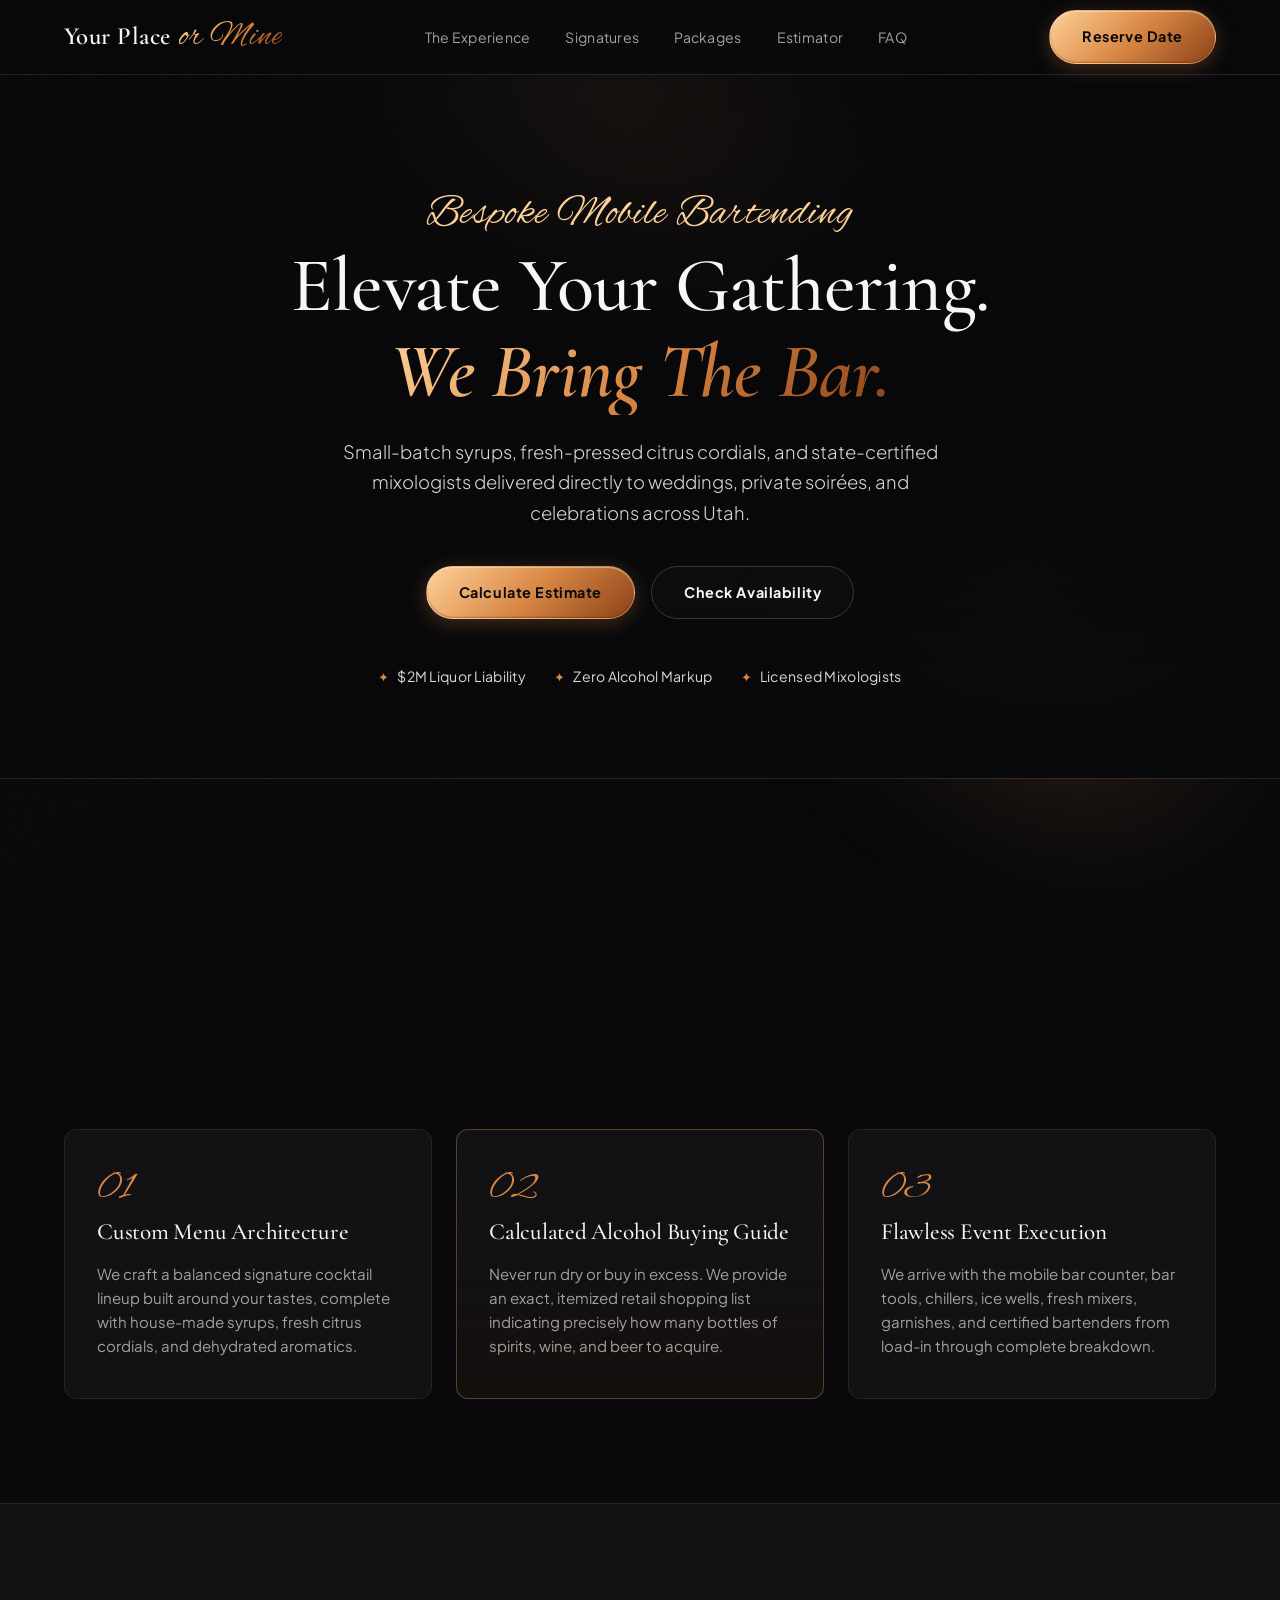
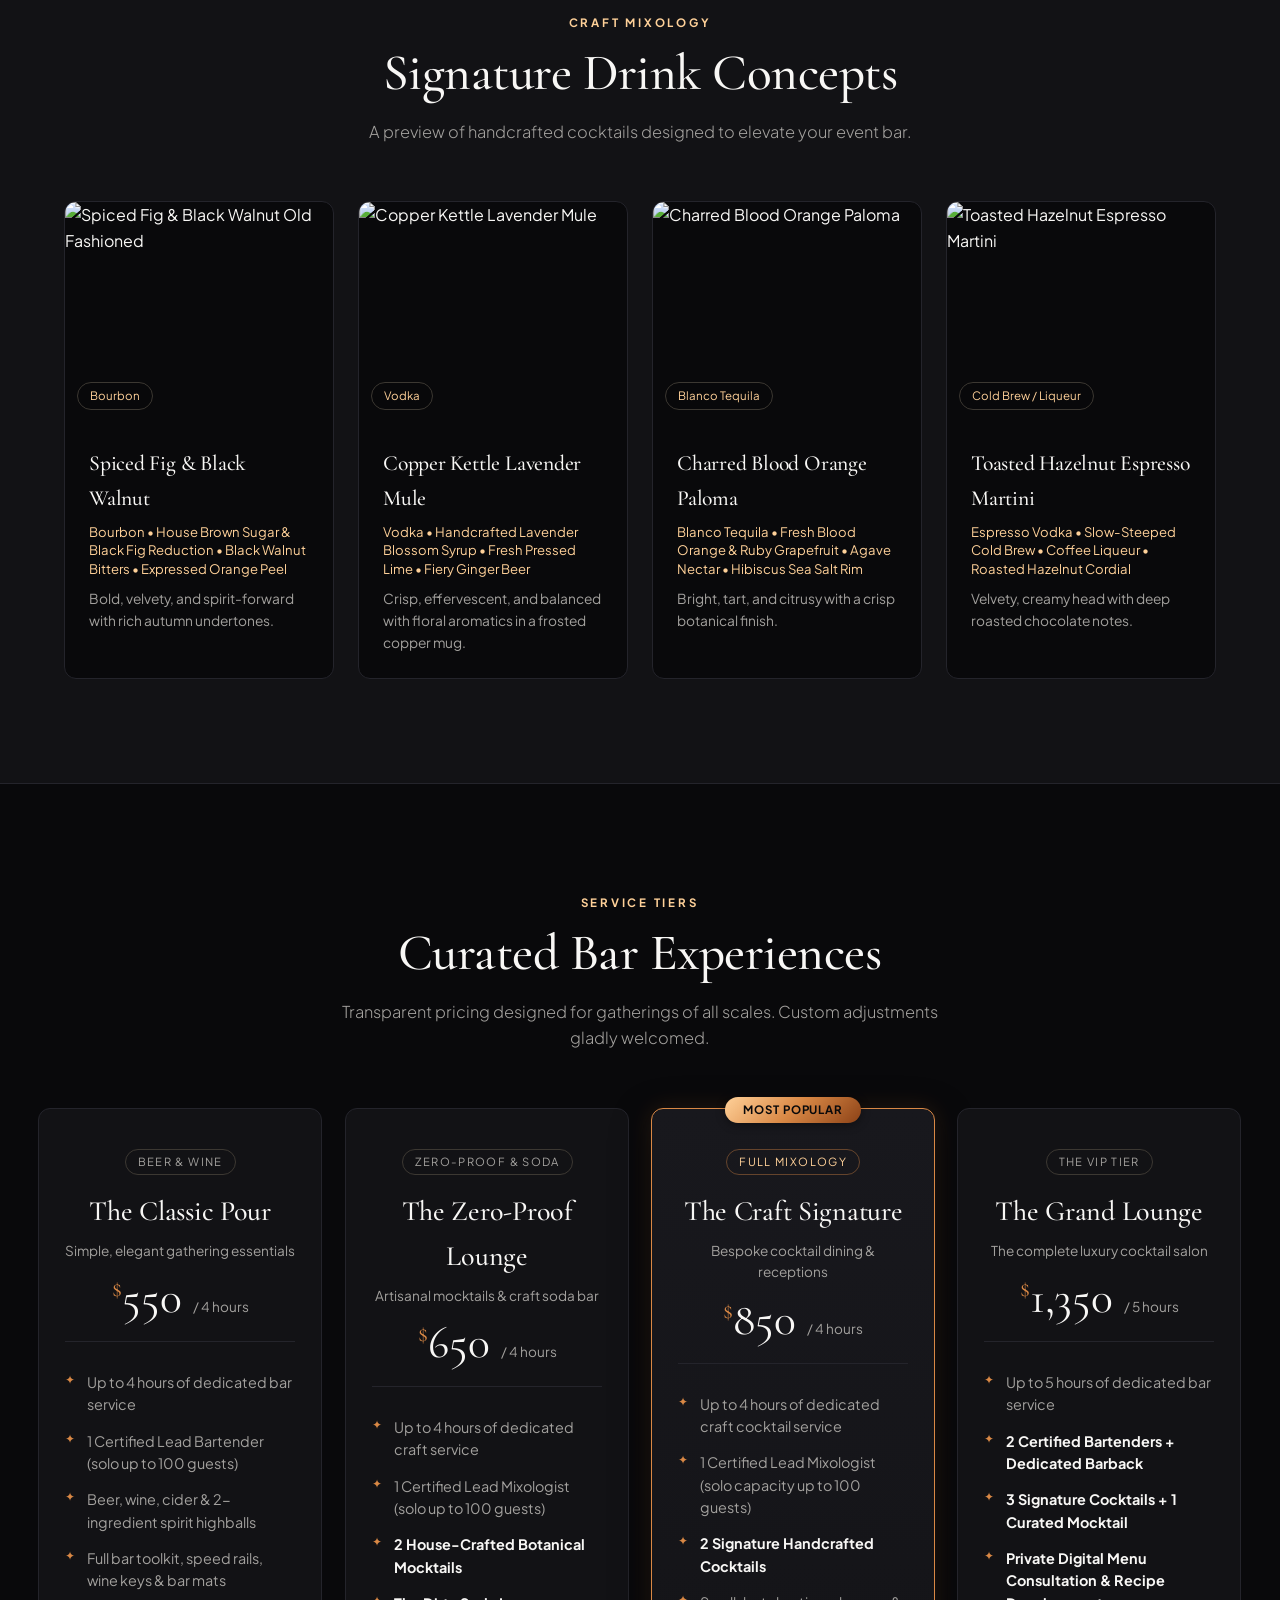
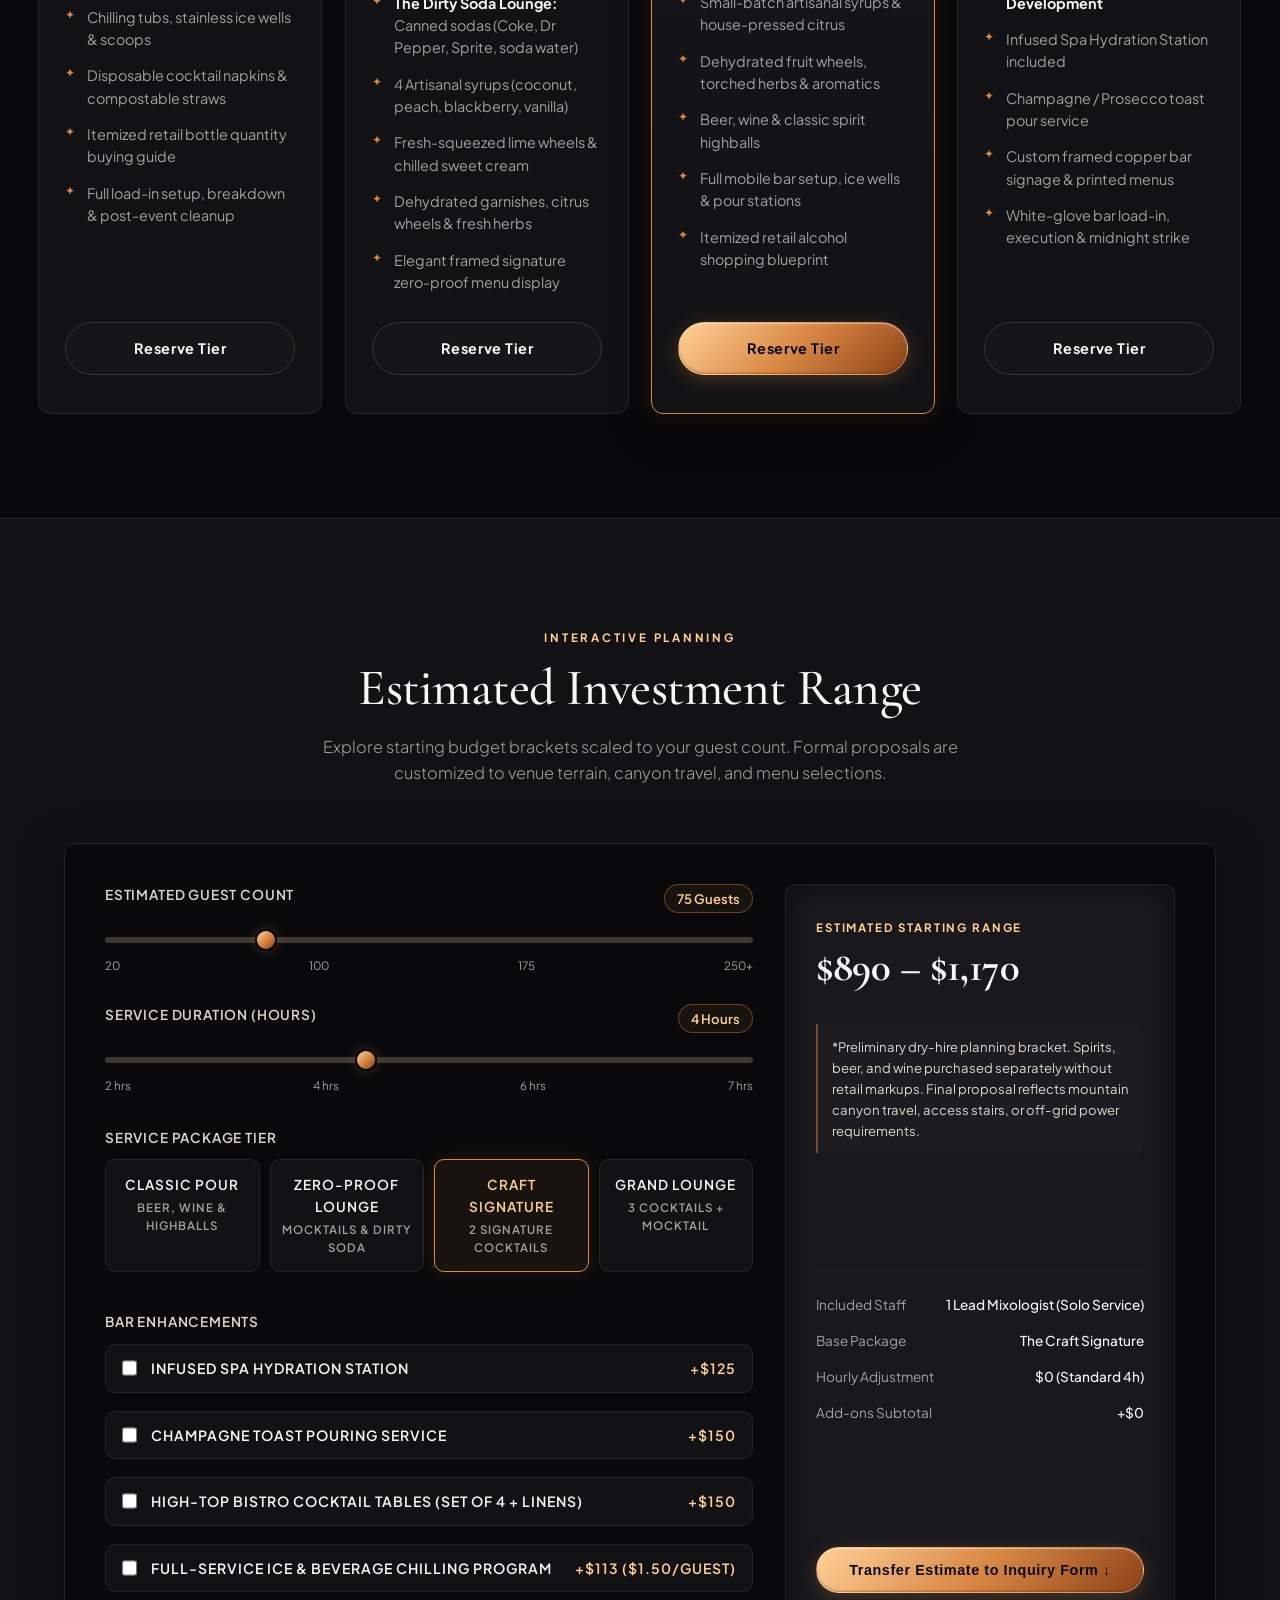
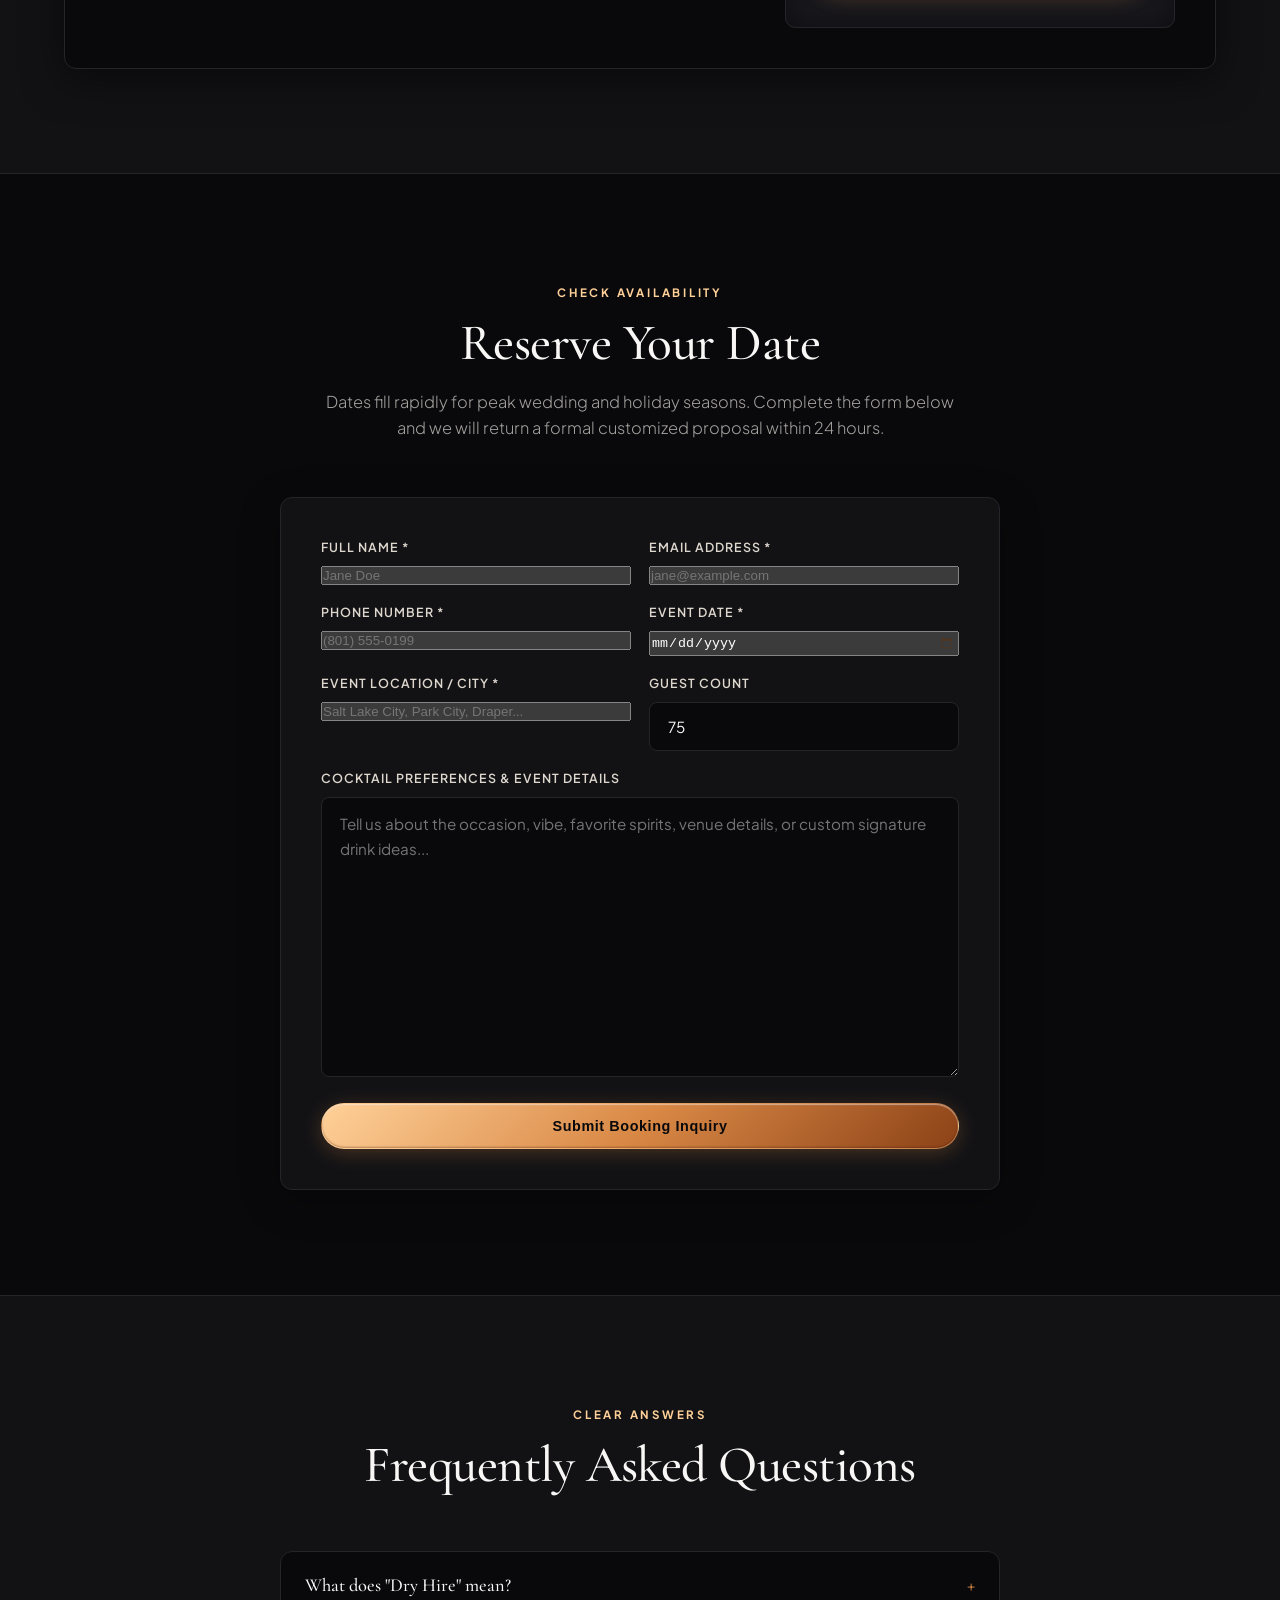
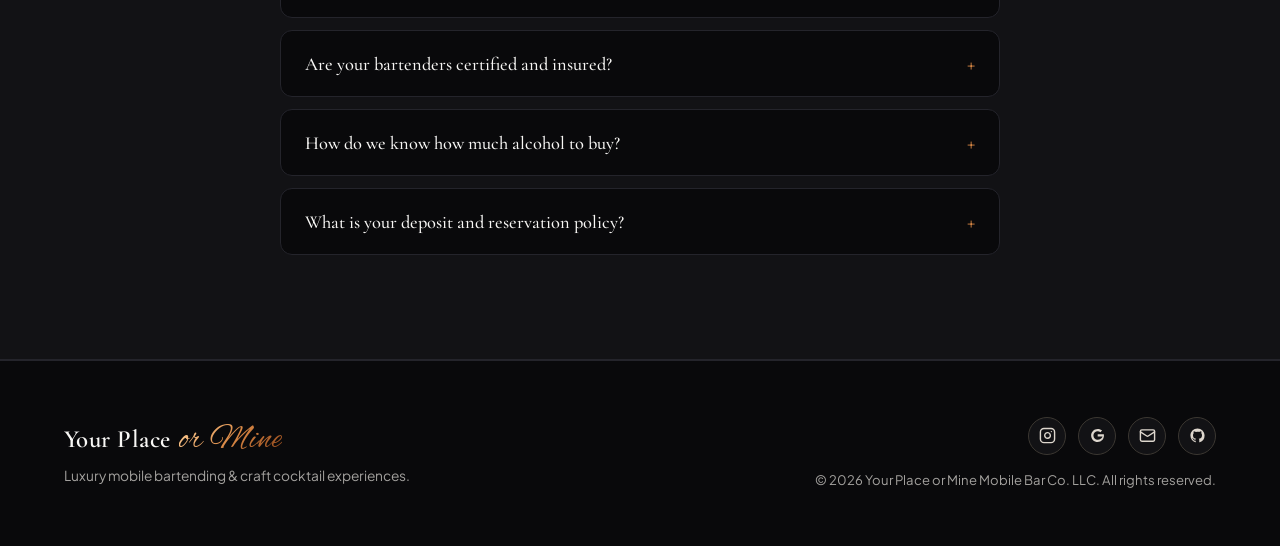
==== commit 24c4b059: "polish(inquiry): refine confirmation modal copy and format recap dates" ====
--- a/index.html
+++ b/index.html
@@ -589,11 +589,13 @@
     <div class="modal-box">
       <div class="modal-check-circle">✓</div>
       <h3>Inquiry Received</h3>
-      <p class="modal-msg">Thank you for inquiring with <strong>Your Place or Mine</strong>. We have received your event parameters and will email you an itemized proposal within 24 hours.</p>
+      <p class="modal-msg">
+        Thank you for reaching out to <strong>Your Place or Mine</strong>. We’ve received your event details and will follow up with our availability and a customized quote within 24 hours.
+      </p>
       
       <div class="modal-recap" id="modalRecap"></div>
 
-      <button class="btn btn-copper full-width" id="closeModal">Got It</button>
+      <button class="btn btn-copper full-width" id="closeModal">Cheers!</button>
     </div>
   </div>
 
--- a/styles.css
+++ b/styles.css
@@ -1296,7 +1296,25 @@
 input[type="text"],
 input[type="email"],
 input[type="tel"],
-input[type="date"],
+input[type="date"] {
+  color-scheme: dark;
+  cursor: pointer;
+  position: relative;
+}
+
+input[type="date"]::-webkit-calendar-picker-indicator {
+  cursor: pointer;
+  opacity: 0.85;
+  filter: invert(0.8) sepia(60%) saturate(400%) hue-rotate(345deg); /* Metallic copper icon tint */
+  padding: 4px;
+  transition: opacity 0.2s, transform 0.2s;
+}
+
+input[type="date"]::-webkit-calendar-picker-indicator:hover {
+  opacity: 1;
+  transform: scale(1.15);
+}
+
 input[type="number"],
 textarea {
   background: var(--bg-deep);
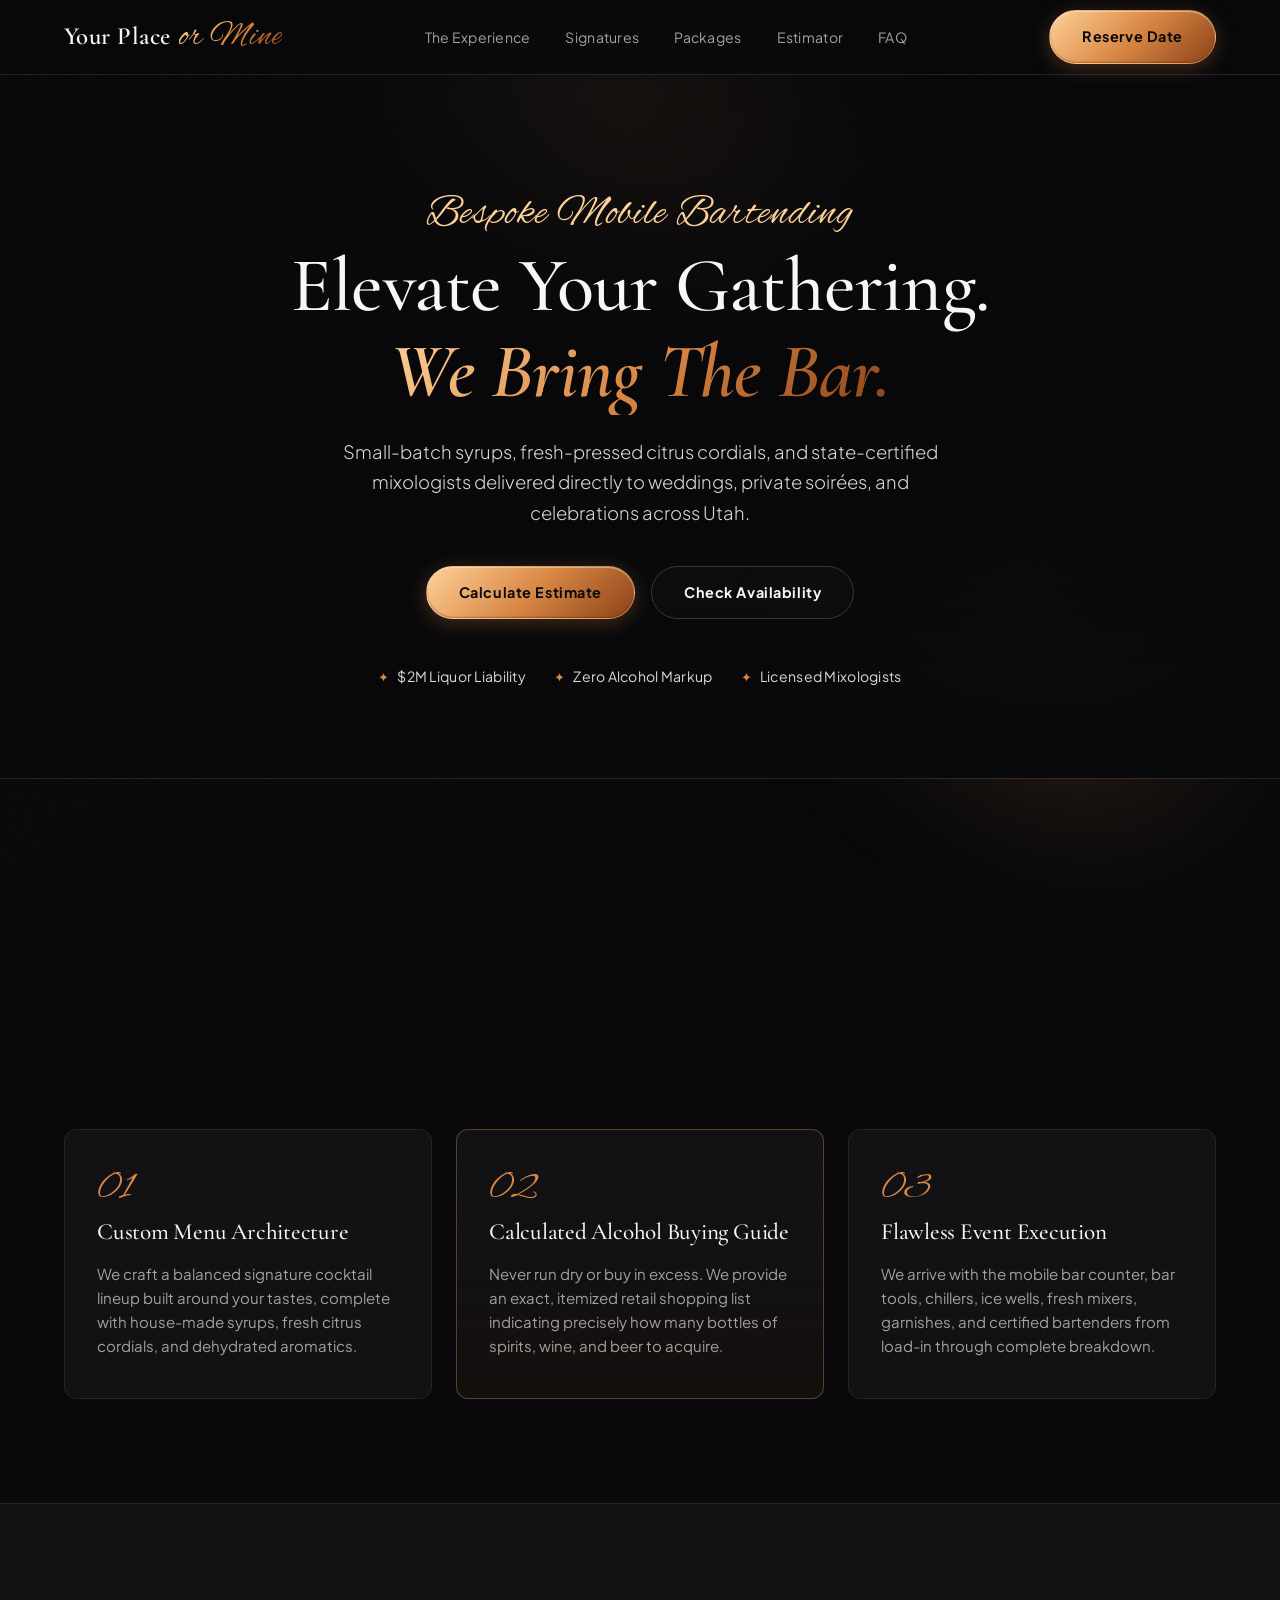
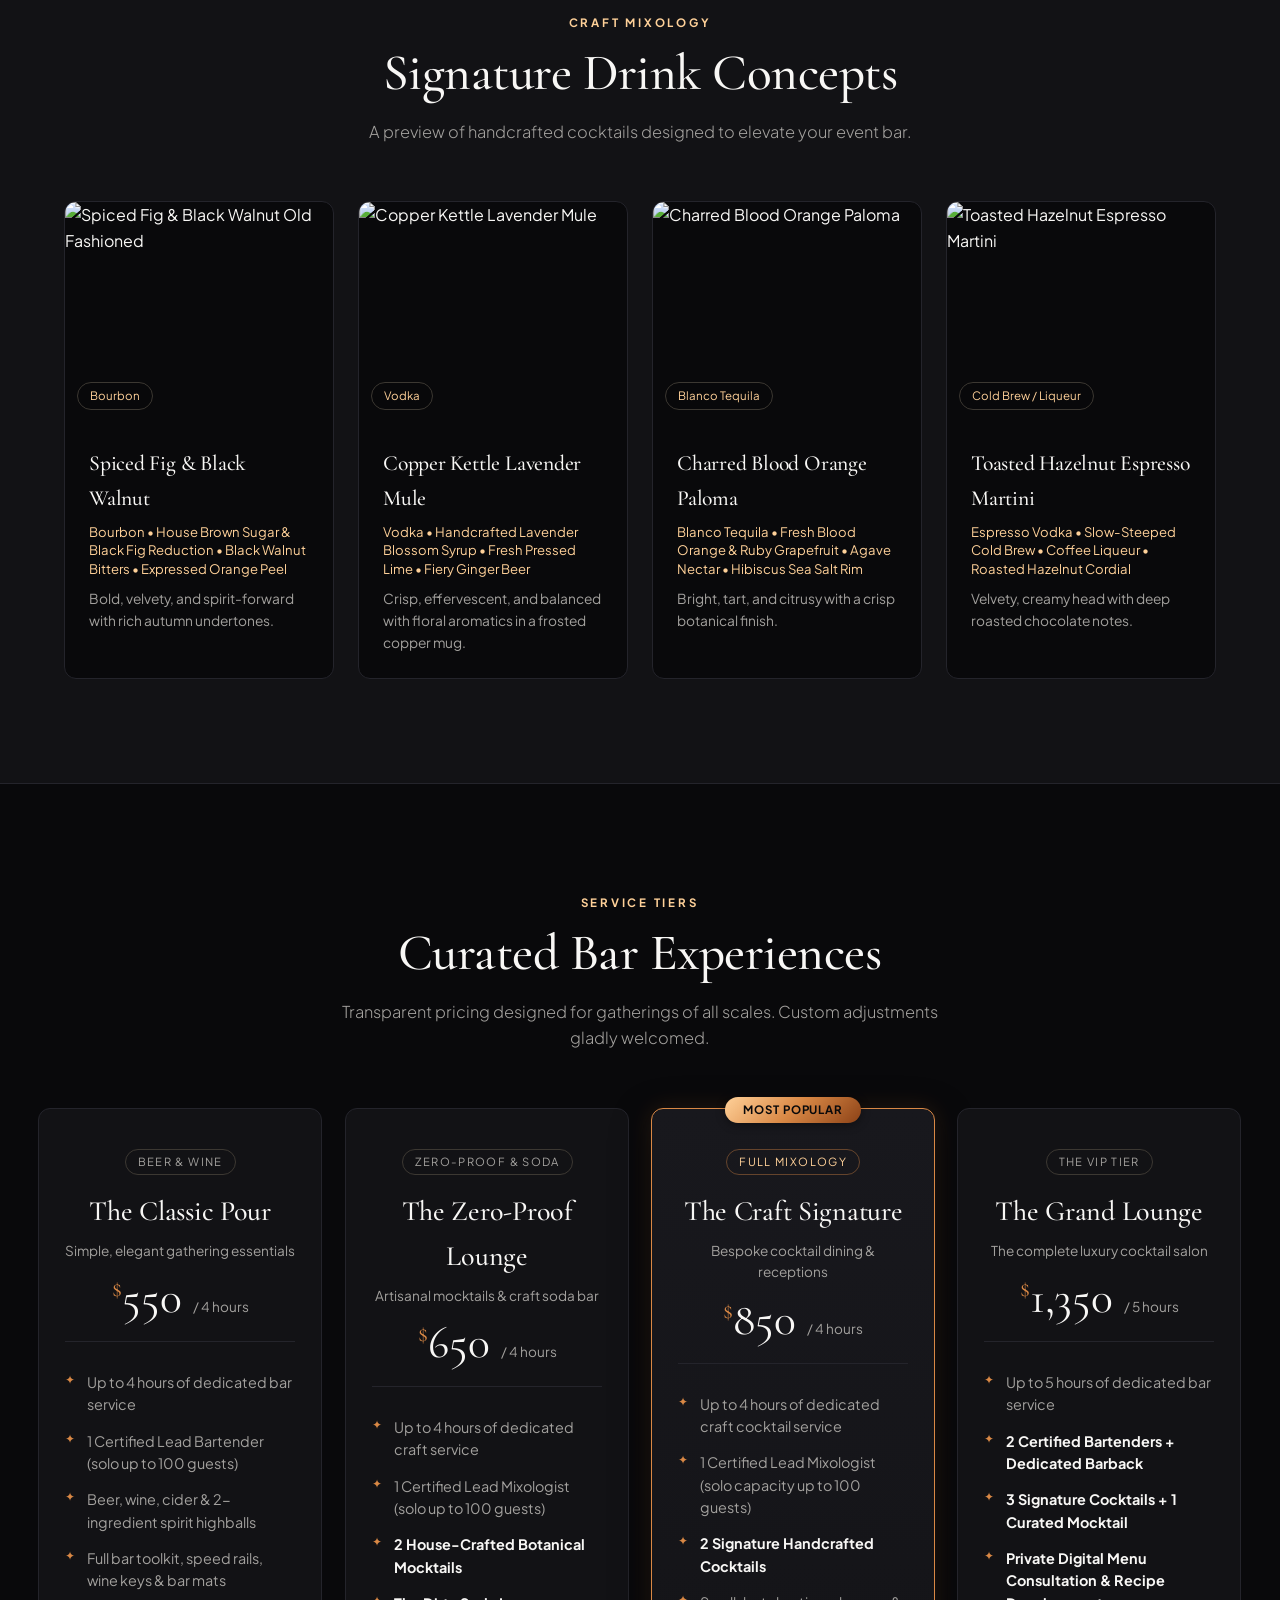
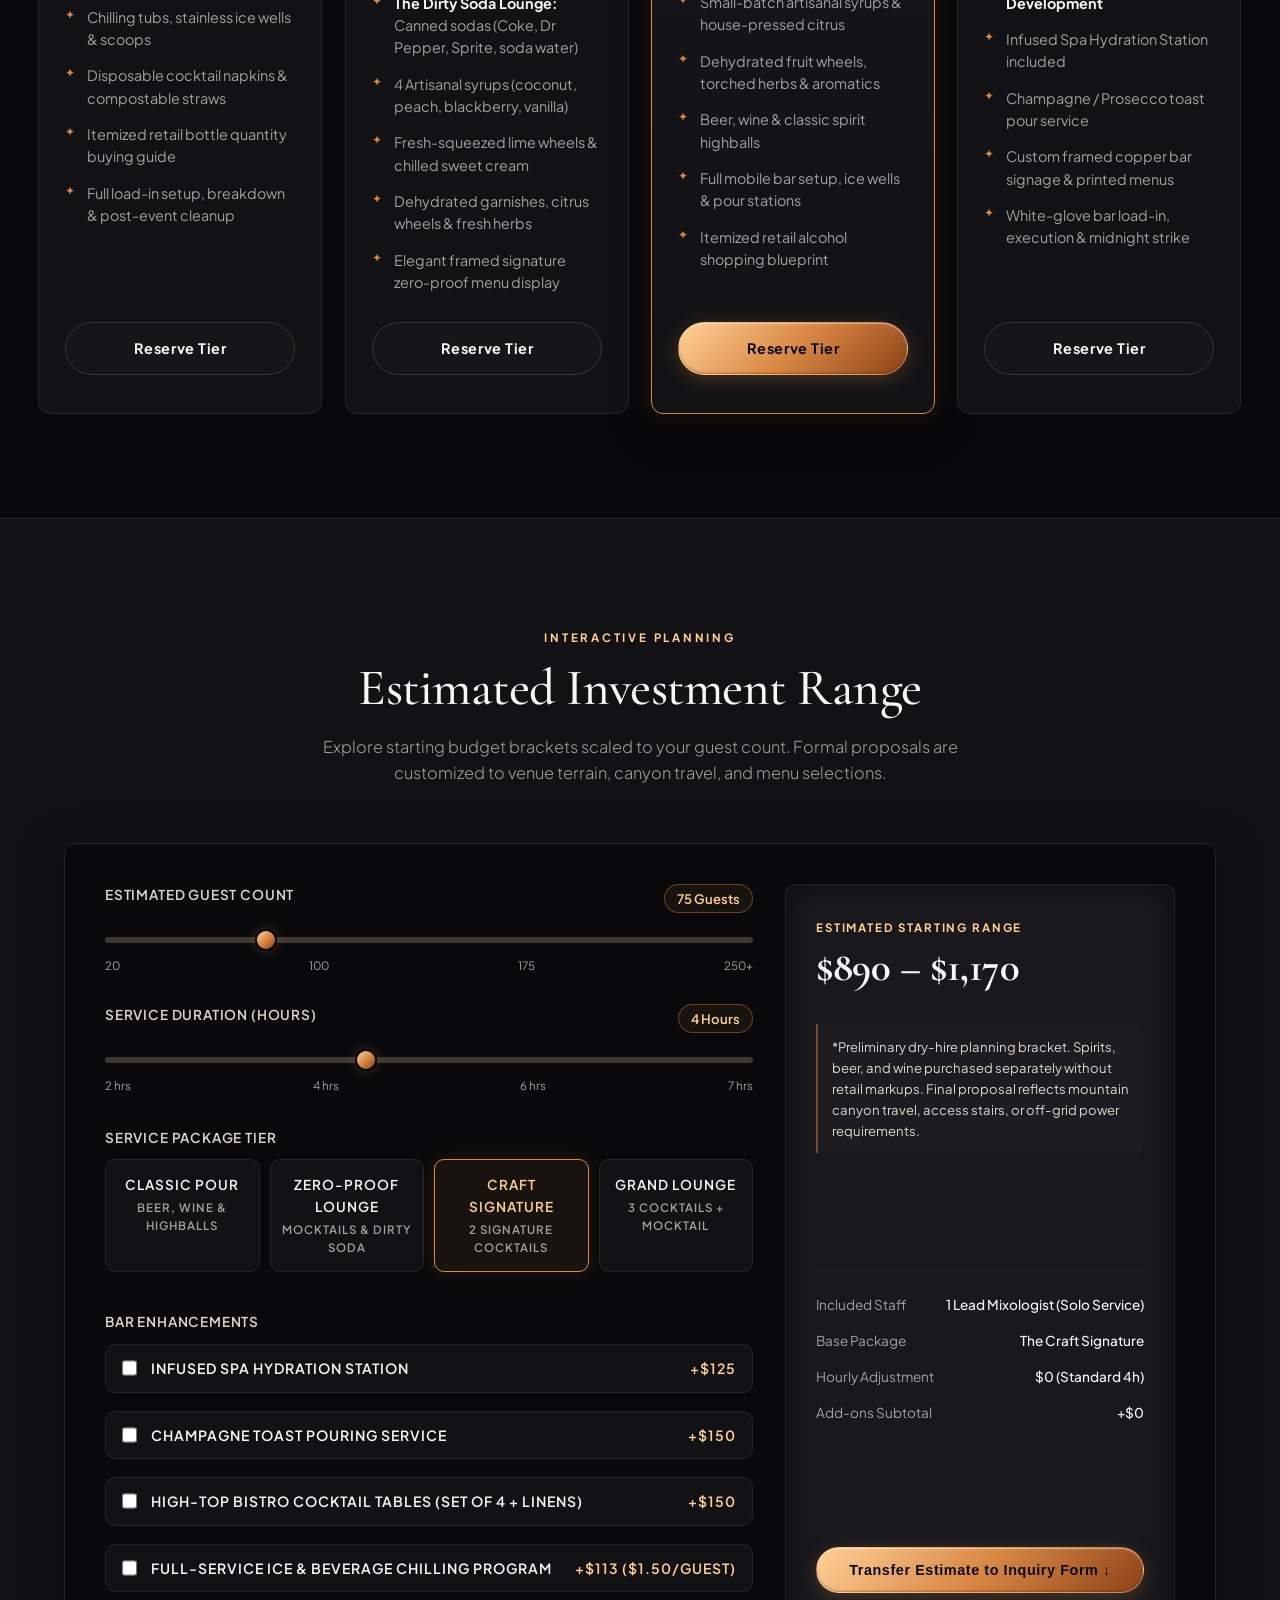
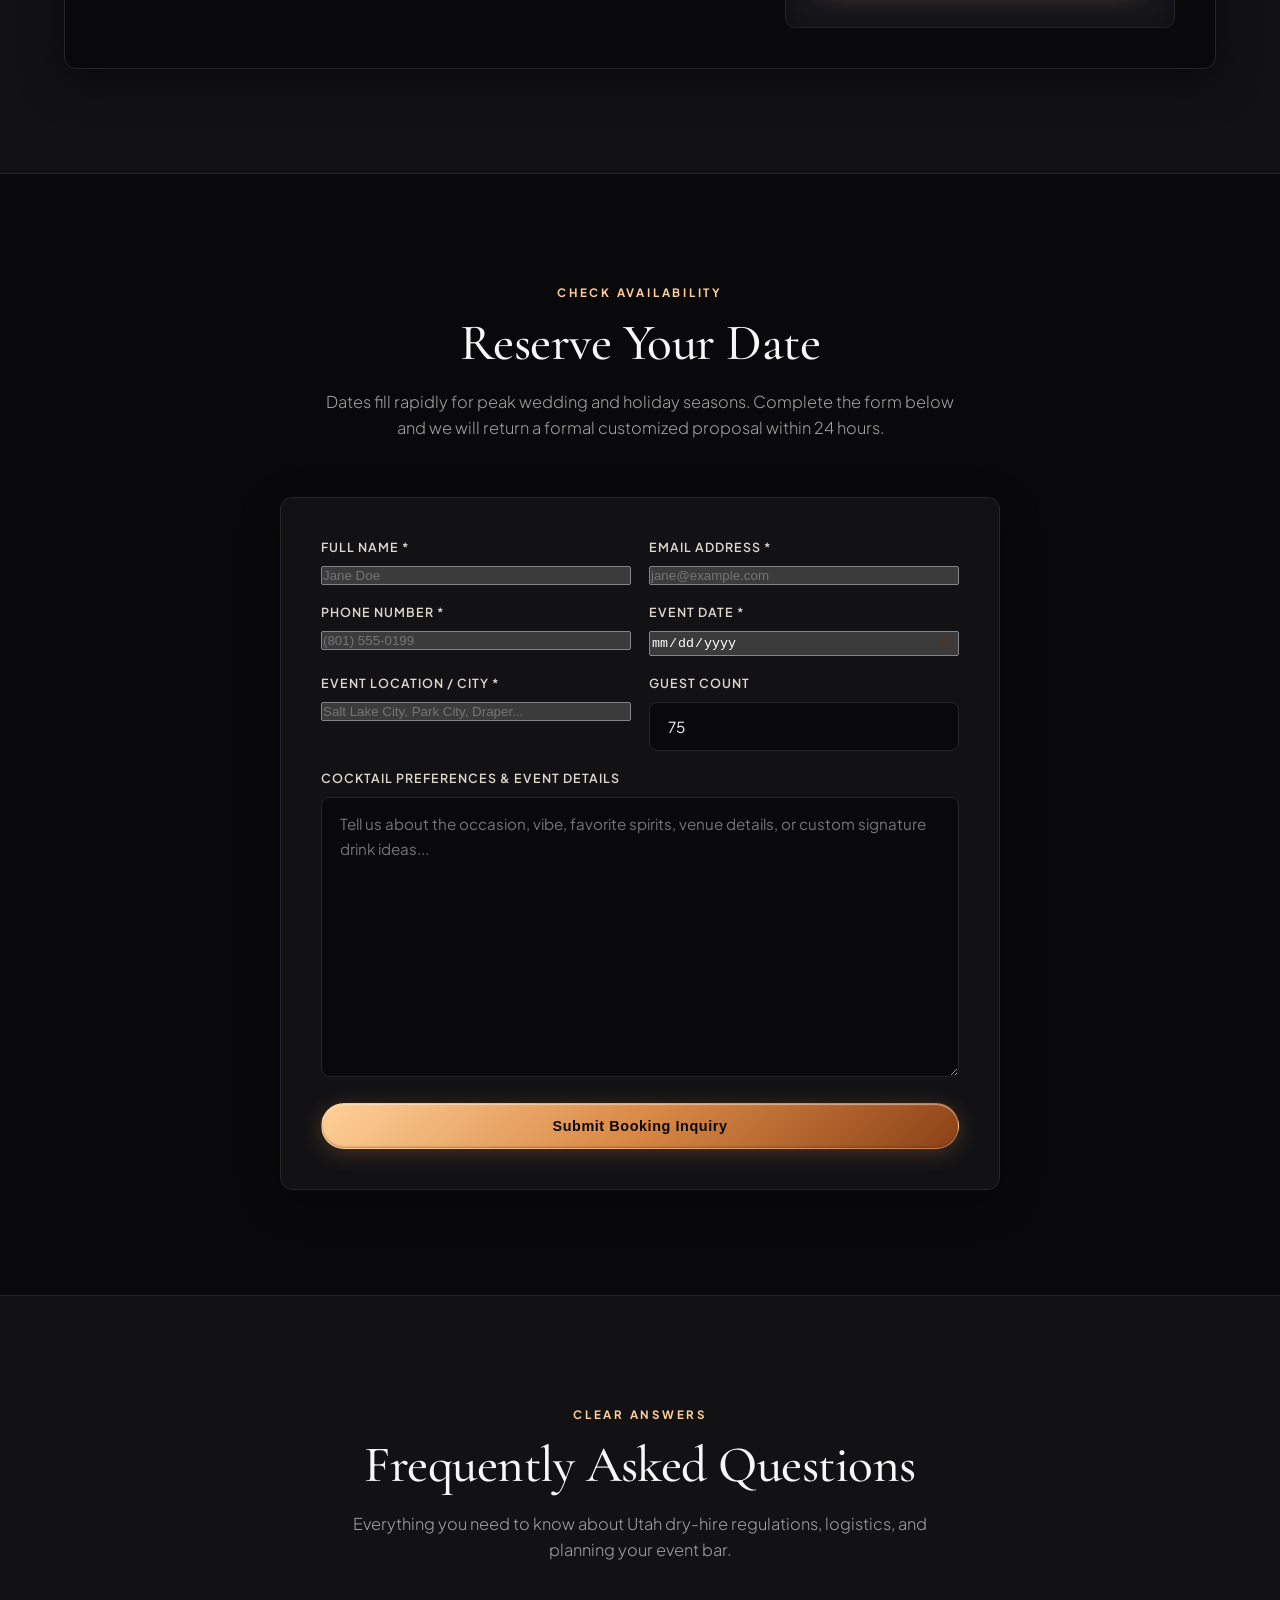
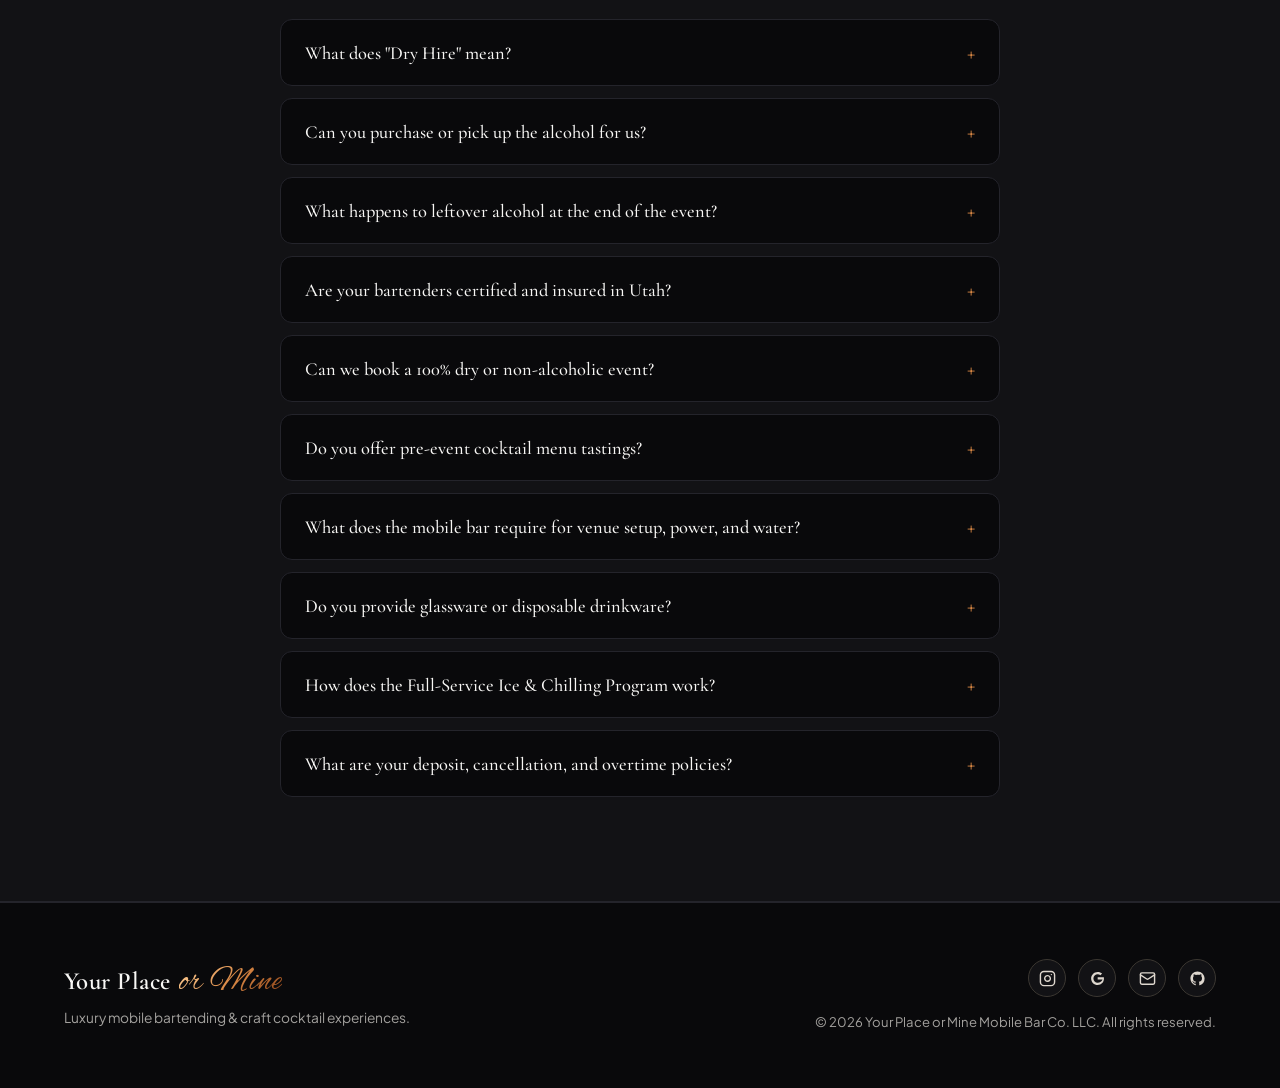
==== commit ed9f4d94: "refactor(faq): migrate FAQ repository to faq.js with dynamic accordion engine and multi-paragraph su" ====
--- a/index.html
+++ b/index.html
@@ -33,7 +33,7 @@
   <link rel="preconnect" href="https://fonts.gstatic.com" crossorigin>
   <link href="https://fonts.googleapis.com/css2?family=Alex+Brush&family=Cormorant+Garamond:ital,wght@0,400;0,500;0,600;1,400;1,600&family=Plus+Jakarta+Sans:wght@300;400;500;600;700&display=swap" rel="stylesheet">
   
-  <link rel="stylesheet" href="styles.css">
+  <link rel="stylesheet" href="assets/styles.css">
 </head>
 <body>
   <!-- Contained Ambient Shimmer -->
@@ -493,7 +493,7 @@
         </div>
 
         <form id="bookingForm" class="booking-form reveal" action="https://api.web3forms.com/submit" method="POST">
-          <input type="hidden" name="access_key" value="YOUR_WEB3FORMS_ACCESS_KEY">
+          <input type="hidden" name="access_key" value="e7789743-1b20-47cc-b94d-6b9d096b086f">
           <input type="hidden" name="subject" value="New Event Booking Inquiry - Your Place or Mine">
           <input type="hidden" name="from_name" value="Your Place or Mine Booking Bot">
           <input type="checkbox" name="botcheck" style="display: none;">
@@ -549,37 +549,10 @@
         <div class="section-header reveal">
           <span class="eyebrow">Clear Answers</span>
           <h2>Frequently Asked Questions</h2>
-        </div>
-
-        <div class="faq-list reveal-stagger">
-          <div class="faq-item reveal-item">
-            <button class="faq-question">What does "Dry Hire" mean?<span class="faq-icon">+</span></button>
-            <div class="faq-answer">
-              <p>Under Utah mobile bar regulations and dry-hire practices nationwide, the event host purchases the alcohol directly at retail prices. This avoids heavy markups from standard caterers. We supply everything else: licensing, insurance, homemade syrups, garnishes, mixers, ice, barware, and professional bartenders.</p>
-            </div>
-          </div>
-
-          <div class="faq-item reveal-item">
-            <button class="faq-question">Are your bartenders certified and insured?<span class="faq-icon">+</span></button>
-            <div class="faq-answer">
-              <p>Yes. All bartenders hold active state alcohol server certifications and Utah Food Handler credentials. We carry a comprehensive $2,000,000 General & Liquor Liability policy and can provide certificates of insurance (COI) to your venue upon request.</p>
-            </div>
-          </div>
-
-          <div class="faq-item reveal-item">
-            <button class="faq-question">How do we know how much alcohol to buy?<span class="faq-icon">+</span></button>
-            <div class="faq-answer">
-              <p>Once your signature cocktail menu is selected, we provide an itemized buying guide with exact bottle counts, recommended spirit brands, and calculated beer/wine volumes scaled precisely to your timeline and guest count.</p>
-            </div>
-          </div>
-
-          <div class="faq-item reveal-item">
-            <button class="faq-question">What is your deposit and reservation policy?<span class="faq-icon">+</span></button>
-            <div class="faq-answer">
-              <p>A 50% deposit and signed service contract lock in your date on our calendar. The remaining balance is due 14 days prior to your event. Dates are reserved on a first-come, first-served basis.</p>
-            </div>
-          </div>
-        </div>
+          <p class="section-desc">Everything you need to know about Utah dry-hire regulations, logistics, and planning your event bar.</p>
+        </div>
+
+        <div class="faq-list reveal-stagger" id="faqList"></div>
       </div>
     </section>
   </main>
@@ -651,6 +624,7 @@
     </div>
   </footer>
 
-  <script src="app.js" defer></script>
+  <script src="assets/faq.js"></script>
+  <script src="assets/app.js" defer></script>
 </body>
 </html>
--- a/assets/styles.css
+++ b/assets/styles.css
@@ -0,0 +1,1744 @@
+:root {
+  --bg-deep: #09090b;
+  --bg-surface: #121215;
+  --bg-surface-elevated: #18181d;
+  --border-subtle: #24242b;
+  --border-highlight: #3c3832;
+
+  /* Authentic Metallic Copper Palette */
+  --copper-light: #ffd199;
+  --copper-base: #d98845;
+  --copper-dark: #8c4217;
+  --copper-gradient: linear-gradient(135deg, #ffd199 0%, #d98845 50%, #8c4217 100%);
+  --copper-glow: rgba(217, 136, 69, 0.28);
+  --copper-glow-subtle: rgba(217, 136, 69, 0.08);
+
+  --text-main: #f8f7f5;
+  --text-muted: #a3a19e;
+  --text-warm: #ded7ce;
+
+  /* Strict 3-Family Typography System */
+  --font-serif: "Cormorant Garamond", Georgia, serif;
+  --font-script: "Alex Brush", cursive;
+  --font-sans: "Plus Jakarta Sans", -apple-system, BlinkMacSystemFont, sans-serif;
+
+  /* Physics Easing: Throw with Organic Spring Bounce */
+  --ease-spring: cubic-bezier(0.18, 1.25, 0.4, 1);
+  --ease-smooth: cubic-bezier(0.16, 1, 0.3, 1);
+  --radius: 12px;
+}
+
+* {
+  box-sizing: border-box;
+  margin: 0;
+  padding: 0;
+}
+
+html {
+  scroll-behavior: smooth;
+  width: 100%;
+  max-width: 100%;
+  overflow-x: clip;
+}
+
+body {
+  background-color: var(--bg-deep);
+  color: var(--text-main);
+  font-family: var(--font-sans);
+  line-height: 1.6;
+  -webkit-font-smoothing: antialiased;
+  position: relative;
+  width: 100%;
+  max-width: 100%;
+  overflow-x: clip;
+}
+
+/* ========================================================
+   HARDWARE-ACCELERATED AMBIENT MIST (Zero CPU, Film Grain)
+   ======================================================== */
+.ambient-wrapper {
+  position: fixed;
+  inset: 0;
+  overflow: hidden;
+  pointer-events: none;
+  z-index: 0;
+  isolation: isolate;
+  transform: translateZ(0);
+}
+
+/* Monochromatic Woodgrain Film Fuzz (feColorMatrix saturate 0 eliminates chromatic green noise) */
+.ambient-wrapper::after {
+  content: "";
+  position: absolute;
+  inset: 0;
+  background-image: url("data:image/svg+xml,%3Csvg viewBox='0 0 256 256' xmlns='http://www.w3.org/2000/svg'%3E%3Cfilter id='noiseFilter'%3E%3CfeTurbulence type='fractalNoise' baseFrequency='1.85' numOctaves='3' stitchTiles='stitch'/%3E%3CfeColorMatrix type='saturate' values='0'/%3E%3C/filter%3E%3Crect width='100%25' height='100%25' filter='url(%23noiseFilter)' opacity='0.024'/%3E%3C/svg%3E");
+  background-repeat: repeat;
+  pointer-events: none;
+  z-index: 2;
+  transform: translateZ(0);
+  backface-visibility: hidden;
+  -webkit-mask-image: linear-gradient(135deg, black 0%, black 25%, rgba(0, 0, 0, 0.45) 60%, rgba(0, 0, 0, 0.12) 80%, transparent 95%);
+  mask-image: linear-gradient(135deg, black 0%, black 25%, rgba(0, 0, 0, 0.45) 60%, rgba(0, 0, 0, 0.12) 80%, transparent 95%);
+}
+
+.ambient-glow {
+  position: absolute;
+  filter: blur(52px);
+  will-change: transform;
+  pointer-events: none;
+  opacity: 1;
+  z-index: 1;
+  backface-visibility: hidden;
+  transform: translate3d(0, 0, 0);
+}
+
+/* Upper Ambient Glow: 780x560 Hue-Locked Blob (Hero & Nav Area) */
+.glow-top {
+  width: min(780px, 95vw);
+  height: 560px;
+  background: 
+    /* Lobe A: Luminous Molten Champagne Core (44% 42%) */
+    radial-gradient(
+      ellipse 60% 52% at 44% 42%,
+      rgba(252, 228, 185, 0.1600) 0.0%,
+      rgba(250, 219, 172, 0.1588) 3.4%,
+      rgba(248, 206, 151, 0.1552) 6.9%,
+      rgba(246, 193, 131, 0.1494) 10.3%,
+      rgba(244, 180, 111, 0.1415) 13.7%,
+      rgba(242, 168, 92, 0.1319) 17.1%,
+      rgba(238, 163, 88, 0.1207) 20.6%,
+      rgba(234, 158, 85, 0.1086) 24.0%,
+      rgba(230, 153, 81, 0.0956) 27.4%,
+      rgba(226, 147, 77, 0.0823) 30.9%,
+      rgba(222, 142, 73, 0.0691) 34.3%,
+      rgba(217, 136, 69, 0.0565) 37.7%,
+      rgba(211, 130, 65, 0.0447) 41.1%,
+      rgba(205, 124, 60, 0.0340) 44.6%,
+      rgba(198, 118, 55, 0.0246) 48.0%,
+      rgba(192, 112, 50, 0.0167) 51.4%,
+      rgba(185, 105, 45, 0.0105) 54.9%,
+      rgba(178, 98, 40, 0.0059) 58.3%,
+      rgba(170, 92, 35, 0.0028) 61.7%,
+      rgba(162, 85, 30, 0.0010) 65.1%,
+      rgba(155, 78, 25, 0.0002) 68.6%,
+      rgba(217, 136, 69, 0.0000) 74.0%,
+      rgba(217, 136, 69, 0) 80%
+    ),
+    /* Lobe B: Rich Metallic Copper & Burnished Bronze (56% 56%) */
+    radial-gradient(
+      ellipse 52% 60% at 56% 56%,
+      rgba(235, 150, 75, 0.1300) 0.0%,
+      rgba(232, 147, 74, 0.1290) 3.4%,
+      rgba(228, 143, 72, 0.1261) 6.9%,
+      rgba(223, 139, 70, 0.1214) 10.3%,
+      rgba(219, 135, 68, 0.1150) 13.7%,
+      rgba(217, 136, 69, 0.1072) 17.1%,
+      rgba(211, 130, 65, 0.0981) 20.6%,
+      rgba(205, 124, 60, 0.0882) 24.0%,
+      rgba(198, 118, 55, 0.0777) 27.4%,
+      rgba(192, 112, 50, 0.0669) 30.9%,
+      rgba(185, 105, 45, 0.0562) 34.3%,
+      rgba(178, 98, 40, 0.0459) 37.7%,
+      rgba(170, 92, 35, 0.0363) 41.1%,
+      rgba(162, 85, 30, 0.0276) 44.6%,
+      rgba(155, 78, 25, 0.0200) 48.0%,
+      rgba(148, 72, 22, 0.0136) 51.4%,
+      rgba(140, 65, 18, 0.0085) 54.9%,
+      rgba(132, 58, 15, 0.0048) 58.3%,
+      rgba(125, 52, 12, 0.0023) 61.7%,
+      rgba(118, 46, 10, 0.0008) 65.1%,
+      rgba(110, 40, 8, 0.0002) 68.6%,
+      rgba(217, 136, 69, 0.0000) 74.0%,
+      rgba(217, 136, 69, 0) 80%
+    );
+  top: -150px;
+  left: calc(50% - 390px);
+  animation: driftTopBlob 18s ease-in-out infinite alternate;
+}
+
+/* Mid-Page Ambient Glow: 720x540 Hue-Locked Blob (Estimator & Packages Area) */
+.glow-mid {
+  width: min(720px, 92vw);
+  height: 540px;
+  background: 
+    /* Lobe A: Luminous Copper Center (46% 44%) */
+    radial-gradient(
+      ellipse 58% 50% at 46% 44%,
+      rgba(252, 228, 185, 0.1300) 0.0%,
+      rgba(248, 206, 151, 0.1261) 6.9%,
+      rgba(242, 168, 92, 0.1072) 17.1%,
+      rgba(230, 153, 81, 0.0777) 27.4%,
+      rgba(217, 136, 69, 0.0459) 37.7%,
+      rgba(198, 118, 55, 0.0200) 48.0%,
+      rgba(178, 98, 40, 0.0048) 58.3%,
+      rgba(155, 78, 25, 0.0002) 68.6%,
+      rgba(217, 136, 69, 0) 78%
+    ),
+    /* Lobe B: Smoky Bronze Flank (58% 58%) */
+    radial-gradient(
+      ellipse 50% 58% at 58% 58%,
+      rgba(217, 136, 69, 0.1100) 0.0%,
+      rgba(205, 124, 60, 0.0746) 24.0%,
+      rgba(185, 105, 45, 0.0475) 34.3%,
+      rgba(162, 85, 30, 0.0234) 44.6%,
+      rgba(140, 65, 18, 0.0072) 54.9%,
+      rgba(118, 46, 10, 0.0007) 65.1%,
+      rgba(217, 136, 69, 0) 78%
+    );
+  top: 46%;
+  right: -120px;
+  animation: driftMidBlob 22s ease-in-out infinite alternate;
+}
+
+/* Fluid Harmonic Drift: Generous travel range with subtle morphing rotation & scale */
+@keyframes driftTopBlob {
+  from {
+    transform: translate3d(0, 0, 0) rotate(0deg) scale(1);
+  }
+  to {
+    transform: translate3d(110px, 55px, 0) rotate(12deg) scale(1.04);
+  }
+}
+
+@keyframes driftMidBlob {
+  from {
+    transform: translate3d(0, 0, 0) rotate(0deg) scale(1);
+  }
+  to {
+    transform: translate3d(-110px, -65px, 0) rotate(-10deg) scale(1.03);
+  }
+}
+
+/* ========================================================
+   CONTAINERS & TYPOGRAPHY
+   ======================================================== */
+.container {
+  width: 90%;
+  max-width: 1180px;
+  margin: 0 auto;
+  position: relative;
+  z-index: 1;
+}
+
+.max-w-700 {
+  max-width: 720px;
+}
+
+.section-padding {
+  padding: 104px 0;
+}
+
+.section-border-top {
+  border-top: 1px solid var(--border-subtle);
+}
+
+.bg-subtle {
+  background-color: var(--bg-surface);
+  border-top: 1px solid var(--border-subtle);
+  border-bottom: 1px solid var(--border-subtle);
+}
+
+h1,
+h2,
+h3 {
+  font-family: var(--font-serif);
+  font-weight: 500;
+  letter-spacing: -0.01em;
+  color: var(--text-main);
+}
+
+.copper-shimmer {
+  background: var(--copper-gradient);
+  -webkit-background-clip: text;
+  background-clip: text;
+  -webkit-text-fill-color: transparent;
+  display: inline-block;
+  font-style: italic;
+  font-weight: 600;
+}
+
+.eyebrow {
+  display: inline-block;
+  font-size: 0.72rem;
+  letter-spacing: 0.24em;
+  text-transform: uppercase;
+  color: var(--copper-light);
+  font-weight: 700;
+  margin-bottom: 12px;
+}
+
+.section-header {
+  text-align: center;
+  margin-bottom: 56px;
+}
+
+.section-header h2 {
+  font-size: clamp(2.3rem, 4.5vw, 3.2rem);
+  margin-bottom: 16px;
+  line-height: 1.15;
+}
+
+.section-desc {
+  color: var(--text-muted);
+  max-width: 640px;
+  margin: 0 auto;
+  font-size: 1.02rem;
+  font-weight: 300;
+}
+
+/* Buttons */
+.btn {
+  display: inline-flex;
+  align-items: center;
+  justify-content: center;
+  padding: 14px 32px;
+  border-radius: 50px;
+  font-size: 0.9rem;
+  font-weight: 700;
+  letter-spacing: 0.04em;
+  text-decoration: none;
+  cursor: pointer;
+  transition:
+    transform 0.25s var(--ease-smooth),
+    box-shadow 0.25s var(--ease-smooth),
+    filter 0.25s var(--ease-smooth),
+    border-color 0.25s var(--ease-smooth),
+    background 0.25s var(--ease-smooth);
+  position: relative;
+  overflow: hidden;
+  border: 1px solid transparent;
+}
+
+.btn-copper {
+  background: var(--copper-gradient);
+  color: #09090b;
+  border: 1px solid rgba(255, 209, 153, 0.4);
+  box-shadow:
+    inset 0 1px 1px rgba(255, 255, 255, 0.45),
+    inset 0 -1px 2px rgba(60, 20, 5, 0.35),
+    0 4px 20px var(--copper-glow);
+}
+
+.btn-copper:hover {
+  transform: translateY(-2px);
+  filter: brightness(1.08);
+  box-shadow:
+    inset 0 1px 1px rgba(255, 255, 255, 0.6),
+    inset 0 -1px 2px rgba(60, 20, 5, 0.4),
+    0 8px 28px rgba(217, 136, 69, 0.45);
+}
+
+.btn-outline {
+  background: rgba(255, 255, 255, 0.02);
+  border: 1px solid var(--border-highlight);
+  color: var(--text-main);
+  backdrop-filter: blur(8px);
+  -webkit-backdrop-filter: blur(8px);
+}
+
+.btn-outline:hover {
+  border-color: var(--copper-base);
+  color: var(--copper-light);
+  background: var(--copper-glow-subtle);
+  transform: translateY(-2px);
+}
+
+.full-width {
+  width: 100%;
+}
+
+/* Site Header */
+.site-header {
+  position: sticky;
+  top: 0;
+  width: 100%;
+  background: rgba(9, 9, 11, 0.94);
+  backdrop-filter: blur(16px);
+  -webkit-backdrop-filter: blur(16px);
+  border-bottom: 1px solid var(--border-subtle);
+  z-index: 100;
+  animation: headerDrop 0.8s var(--ease-smooth) forwards;
+}
+
+@keyframes headerDrop {
+  from {
+    transform: translateY(-100%);
+    opacity: 0;
+  }
+  to {
+    transform: translateY(0);
+    opacity: 1;
+  }
+}
+
+.nav-container {
+  display: flex;
+  justify-content: space-between;
+  align-items: center;
+  height: 74px;
+  width: 90%;
+  max-width: 1180px;
+  margin: 0 auto;
+}
+
+.brand-logo {
+  text-decoration: none;
+  font-family: var(--font-serif);
+  font-size: 1.55rem;
+  letter-spacing: 0.02em;
+  display: flex;
+  align-items: baseline;
+  gap: 8px;
+}
+
+.logo-light {
+  color: var(--text-main);
+  font-weight: 600;
+}
+
+.logo-accent {
+  font-family: var(--font-script);
+  font-size: 2.1rem;
+  line-height: 1;
+  background: var(--copper-gradient);
+  -webkit-background-clip: text;
+  background-clip: text;
+  -webkit-text-fill-color: transparent;
+}
+
+.desktop-nav a {
+  color: var(--text-muted);
+  text-decoration: none;
+  margin: 0 16px;
+  font-size: 0.88rem;
+  letter-spacing: 0.02em;
+  transition: color 0.2s;
+}
+
+.desktop-nav a:hover {
+  color: var(--copper-light);
+}
+
+/* Minimalist Hamburger Toggle */
+.mobile-toggle {
+  display: none;
+  background: none;
+  border: none;
+  cursor: pointer;
+  width: 44px;
+  height: 44px;
+  padding: 10px;
+  flex-direction: column;
+  justify-content: center;
+  align-items: center;
+  gap: 5px;
+  border-radius: 8px;
+  transition: background 0.2s ease;
+}
+
+.mobile-toggle .bar {
+  display: block;
+  width: 22px;
+  height: 2px;
+  background-color: var(--text-main);
+  border-radius: 2px;
+  transition:
+    transform 0.3s var(--ease-smooth),
+    opacity 0.2s,
+    background-color 0.2s;
+}
+
+.mobile-toggle.active .bar-1 {
+  transform: translateY(7px) rotate(45deg);
+  background-color: var(--copper-light);
+}
+
+.mobile-toggle.active .bar-2 {
+  opacity: 0;
+  transform: scaleX(0);
+}
+
+.mobile-toggle.active .bar-3 {
+  transform: translateY(-7px) rotate(-45deg);
+  background-color: var(--copper-light);
+}
+
+/* Mobile Drawer */
+.mobile-drawer {
+  display: none;
+  width: 100%;
+  background: rgba(14, 14, 18, 0.98);
+  backdrop-filter: blur(20px);
+  -webkit-backdrop-filter: blur(20px);
+  border-bottom: 1px solid var(--border-highlight);
+  box-shadow: 0 14px 40px rgba(0, 0, 0, 0.8);
+  overflow: hidden;
+  max-height: 0;
+  opacity: 0;
+  transition:
+    max-height 0.4s var(--ease-smooth),
+    opacity 0.3s ease;
+}
+
+.mobile-drawer.active {
+  max-height: 460px;
+  opacity: 1;
+}
+
+.drawer-nav {
+  display: flex;
+  flex-direction: column;
+  padding: 24px 24px 28px;
+}
+
+.drawer-link {
+  display: flex;
+  justify-content: space-between;
+  align-items: center;
+  padding: 14px 4px;
+  color: var(--text-warm);
+  text-decoration: none;
+  font-family: var(--font-sans);
+  font-size: 1.05rem;
+  font-weight: 500;
+  letter-spacing: 0.02em;
+  border-bottom: 1px solid rgba(255, 255, 255, 0.06);
+  transition:
+    color 0.2s,
+    transform 0.2s;
+}
+
+.drawer-link:hover,
+.drawer-link:active {
+  color: var(--copper-light);
+  transform: translateX(4px);
+}
+
+.drawer-arrow {
+  color: var(--copper-base);
+  font-size: 0.95rem;
+  transition: transform 0.2s;
+}
+
+.drawer-link:hover .drawer-arrow {
+  transform: translateX(3px);
+}
+
+.drawer-cta {
+  margin-top: 20px;
+  text-align: center;
+  box-shadow: 0 4px 18px var(--copper-glow);
+}
+
+/* Hero Section */
+.hero-section {
+  position: relative;
+  padding: 120px 0 90px;
+  text-align: center;
+  overflow: hidden;
+  width: 100%;
+}
+
+.hero-backdrop {
+  position: absolute;
+  inset: 0;
+  width: 100%;
+  height: 100%;
+  background:
+    linear-gradient(180deg, rgba(9, 9, 11, 0.72) 0%, rgba(9, 9, 11, 0.9) 80%, #09090b 100%),
+    url("https://images.unsplash.com/photo-1514362545857-3bc16c4c7d1b?auto=format&fit=crop&w=1600&q=80")
+      center/cover no-repeat;
+  z-index: 0;
+  pointer-events: none;
+  animation: heroScaleIn 1.8s var(--ease-smooth) forwards;
+}
+
+@keyframes heroScaleIn {
+  from {
+    transform: scale(1.06);
+    opacity: 0;
+  }
+  to {
+    transform: scale(1);
+    opacity: 1;
+  }
+}
+
+.hero-content {
+  position: relative;
+  z-index: 1;
+}
+
+.hero-script-tag {
+  font-family: var(--font-script);
+  font-size: 2.6rem;
+  color: var(--copper-light);
+  line-height: 1;
+  margin-bottom: 6px;
+  letter-spacing: 0.02em;
+}
+
+.hero-title {
+  font-size: clamp(2.8rem, 6.5vw, 4.8rem);
+  line-height: 1.12;
+  margin-bottom: 22px;
+}
+
+.hero-lead {
+  font-size: 1.15rem;
+  color: var(--text-warm);
+  max-width: 640px;
+  margin: 0 auto 38px;
+  font-weight: 300;
+  line-height: 1.65;
+}
+
+.hero-actions {
+  display: flex;
+  gap: 16px;
+  justify-content: center;
+  margin-bottom: 44px;
+}
+
+/* Clean Trust Badges */
+.trust-strip {
+  display: inline-flex;
+  justify-content: center;
+  align-items: center;
+  gap: 28px;
+  flex-wrap: wrap;
+  font-size: 0.88rem;
+  color: var(--text-warm);
+  margin: 0 auto;
+}
+
+.trust-item {
+  display: inline-flex;
+  align-items: center;
+  gap: 8px;
+  letter-spacing: 0.02em;
+}
+
+.trust-star {
+  color: var(--copper-base);
+  font-size: 0.82rem;
+  line-height: 1;
+}
+
+/* ========================================================
+   BI-DIRECTIONAL SPRING THROW & BOUNCE ENGINE
+   ======================================================== */
+.anim-load {
+  opacity: 0;
+  transform: translateY(24px) scale(0.98);
+  animation: heroCascade 0.9s var(--ease-spring) forwards;
+  will-change: opacity, transform;
+}
+
+.anim-d1 {
+  animation-delay: 0.1s;
+}
+.anim-d2 {
+  animation-delay: 0.22s;
+}
+.anim-d3 {
+  animation-delay: 0.34s;
+}
+.anim-d4 {
+  animation-delay: 0.46s;
+}
+.anim-d5 {
+  animation-delay: 0.58s;
+}
+
+@keyframes heroCascade {
+  to {
+    opacity: 1;
+    transform: translateY(0) scale(1);
+  }
+}
+
+.reveal {
+  opacity: 0;
+  transform: translateY(44px) scale(0.96);
+  transition:
+    opacity 0.65s var(--ease-smooth),
+    transform 0.85s var(--ease-spring);
+  will-change: opacity, transform;
+}
+
+.reveal.is-visible {
+  opacity: 1;
+  transform: translateY(0) scale(1);
+}
+
+.reveal.scrolled-above {
+  opacity: 0;
+  transform: translateY(-44px) scale(0.96);
+  transition:
+    opacity 0.45s var(--ease-smooth),
+    transform 0.65s var(--ease-smooth);
+}
+
+.reveal-stagger .reveal-item {
+  opacity: 0;
+  transform: translateY(44px) scale(0.96);
+  transition:
+    opacity 0.65s var(--ease-smooth),
+    transform 0.85s var(--ease-spring);
+  will-change: opacity, transform;
+}
+
+.reveal-stagger.is-visible .reveal-item {
+  opacity: 1;
+  transform: translateY(0) scale(1);
+}
+
+.reveal-stagger.is-visible .reveal-item:nth-child(1) {
+  transition-delay: 0.05s;
+}
+.reveal-stagger.is-visible .reveal-item:nth-child(2) {
+  transition-delay: 0.16s;
+}
+.reveal-stagger.is-visible .reveal-item:nth-child(3) {
+  transition-delay: 0.27s;
+}
+.reveal-stagger.is-visible .reveal-item:nth-child(4) {
+  transition-delay: 0.38s;
+}
+
+.reveal-stagger.scrolled-above .reveal-item {
+  opacity: 0;
+  transform: translateY(-44px) scale(0.96);
+  transition:
+    opacity 0.45s var(--ease-smooth),
+    transform 0.65s var(--ease-smooth);
+}
+
+/* Grids */
+.grid-3 {
+  display: grid;
+  grid-template-columns: repeat(auto-fit, minmax(310px, 1fr));
+  gap: 24px;
+}
+
+/* Features */
+.feature-card {
+  background: var(--bg-surface);
+  border: 1px solid var(--border-subtle);
+  padding: 40px 32px;
+  border-radius: var(--radius);
+  transition:
+    transform 0.3s var(--ease-smooth),
+    border-color 0.3s,
+    box-shadow 0.3s;
+}
+
+.feature-card:hover {
+  transform: translateY(-5px);
+  border-color: rgba(217, 136, 69, 0.45);
+  box-shadow: 0 10px 30px rgba(0, 0, 0, 0.4);
+}
+
+.featured-step {
+  border-color: rgba(217, 136, 69, 0.4);
+  background: linear-gradient(180deg, var(--bg-surface) 0%, rgba(217, 136, 69, 0.05) 100%);
+}
+
+.card-num {
+  font-family: var(--font-script);
+  font-size: 2.4rem;
+  color: var(--copper-base);
+  margin-bottom: 6px;
+  line-height: 1;
+}
+
+.feature-card h3 {
+  font-size: 1.45rem;
+  margin-bottom: 10px;
+}
+
+.feature-card p {
+  color: var(--text-muted);
+  font-size: 0.94rem;
+  line-height: 1.6;
+}
+
+/* Cocktail Grid */
+.cocktail-grid {
+  display: grid;
+  grid-template-columns: repeat(auto-fit, minmax(260px, 1fr));
+  gap: 24px;
+}
+
+.cocktail-card {
+  background: var(--bg-deep);
+  border: 1px solid var(--border-subtle);
+  border-radius: var(--radius);
+  overflow: hidden;
+  transition:
+    transform 0.35s var(--ease-smooth),
+    border-color 0.3s,
+    box-shadow 0.3s;
+}
+
+.cocktail-card:hover {
+  transform: translateY(-6px);
+  border-color: rgba(217, 136, 69, 0.55);
+  box-shadow: 0 14px 34px rgba(0, 0, 0, 0.5);
+}
+
+.cocktail-img-wrap {
+  position: relative;
+  height: 220px;
+  overflow: hidden;
+}
+
+.cocktail-img {
+  width: 100%;
+  height: 100%;
+  object-fit: cover;
+  transition: transform 0.5s var(--ease-smooth);
+}
+
+.cocktail-card:hover .cocktail-img {
+  transform: scale(1.06);
+}
+
+.cocktail-tag {
+  position: absolute;
+  bottom: 12px;
+  left: 12px;
+  background: rgba(9, 9, 11, 0.85);
+  border: 1px solid var(--border-highlight);
+  color: var(--copper-light);
+  font-size: 0.72rem;
+  padding: 4px 12px;
+  border-radius: 50px;
+  backdrop-filter: blur(8px);
+  -webkit-backdrop-filter: blur(8px);
+}
+
+.cocktail-info {
+  padding: 24px;
+}
+
+.cocktail-info h3 {
+  font-size: 1.35rem;
+  margin-bottom: 8px;
+}
+
+.cocktail-ingredients {
+  font-size: 0.82rem;
+  color: var(--copper-light);
+  margin-bottom: 10px;
+  line-height: 1.4;
+}
+
+.cocktail-profile {
+  font-size: 0.86rem;
+  color: var(--text-muted);
+}
+
+/* Packages */
+.container.packages-container {
+  width: 94%;
+  max-width: 1440px;
+}
+
+.packages-grid {
+  display: grid;
+  grid-template-columns: repeat(4, 1fr);
+  gap: 22px;
+  align-items: stretch;
+}
+
+.tier-card {
+  background: var(--bg-surface);
+  border: 1px solid var(--border-subtle);
+  border-radius: var(--radius);
+  padding: 38px 26px;
+  display: flex;
+  flex-direction: column;
+  position: relative;
+  transition:
+    transform 0.3s var(--ease-smooth),
+    border-color 0.3s,
+    box-shadow 0.3s;
+}
+
+.tier-card:hover {
+  transform: translateY(-6px);
+  border-color: rgba(217, 136, 69, 0.4);
+}
+
+.featured-tier {
+  background: linear-gradient(180deg, var(--bg-surface-elevated) 0%, var(--bg-surface) 100%);
+  border-color: var(--copper-base);
+  box-shadow:
+    0 12px 40px rgba(0, 0, 0, 0.4),
+    0 0 25px rgba(217, 136, 69, 0.15);
+}
+
+.featured-tier:hover {
+  box-shadow:
+    0 16px 45px rgba(0, 0, 0, 0.5),
+    0 0 32px rgba(217, 136, 69, 0.22);
+}
+
+.featured-ribbon {
+  position: absolute;
+  top: -12px;
+  left: 50%;
+  transform: translateX(-50%);
+  background: var(--copper-gradient);
+  color: #09090b;
+  font-size: 0.72rem;
+  font-weight: 700;
+  letter-spacing: 0.08em;
+  text-transform: uppercase;
+  padding: 4px 18px;
+  border-radius: 50px;
+  box-shadow: 0 2px 10px rgba(0, 0, 0, 0.4);
+  white-space: nowrap;
+}
+
+.tier-badge {
+  display: inline-block;
+  font-size: 0.7rem;
+  letter-spacing: 0.12em;
+  text-transform: uppercase;
+  color: var(--text-muted);
+  border: 1px solid var(--border-highlight);
+  padding: 3px 12px;
+  border-radius: 50px;
+  margin-bottom: 14px;
+}
+
+.copper-badge {
+  color: var(--copper-light);
+  border-color: rgba(217, 136, 69, 0.4);
+}
+
+.tier-header {
+  text-align: center;
+  padding-bottom: 20px;
+  border-bottom: 1px solid var(--border-subtle);
+}
+
+.tier-header h3 {
+  font-size: 1.75rem;
+  margin-bottom: 6px;
+}
+
+.tier-subtitle {
+  color: var(--text-muted);
+  font-size: 0.85rem;
+  margin-bottom: 14px;
+}
+
+.tier-price {
+  font-size: 2.85rem;
+  font-family: var(--font-serif);
+  color: var(--text-main);
+  line-height: 1;
+}
+
+.currency {
+  font-size: 1.5rem;
+  color: var(--copper-base);
+  vertical-align: super;
+}
+
+.price-sub {
+  font-size: 0.85rem;
+  color: var(--text-muted);
+  font-family: var(--font-sans);
+}
+
+.tier-features {
+  list-style: none;
+  padding: 22px 0;
+  flex-grow: 1;
+}
+
+/* Block layout prevents <strong> tags from splitting into separate flex columns */
+.tier-features li {
+  display: block;
+  position: relative;
+  padding: 7px 0 7px 22px;
+  font-size: 0.9rem;
+  color: var(--text-muted);
+  line-height: 1.55;
+}
+
+.tier-features li::before {
+  content: "✦";
+  position: absolute;
+  left: 0;
+  top: 7px;
+  color: var(--copper-base);
+  font-size: 0.75rem;
+  line-height: 1.55;
+}
+
+.tier-features strong {
+  color: var(--text-main);
+}
+
+@media (max-width: 1200px) {
+  .packages-grid {
+    grid-template-columns: repeat(2, 1fr);
+    gap: 24px;
+  }
+}
+
+@media (max-width: 640px) {
+  .packages-grid {
+    grid-template-columns: 1fr;
+    gap: 20px;
+  }
+}
+
+/* ========================================================
+   ESTIMATOR COMPONENT
+   ======================================================== */
+.estimator-wrapper {
+  display: grid;
+  grid-template-columns: 1fr 390px;
+  gap: 32px;
+  background: var(--bg-deep);
+  border: 1px solid var(--border-subtle);
+  border-radius: var(--radius);
+  padding: 40px;
+  box-shadow: 0 10px 40px rgba(0, 0, 0, 0.5);
+}
+
+.ctrl-group {
+  margin-bottom: 28px;
+}
+
+.ctrl-header {
+  display: flex;
+  justify-content: space-between;
+  align-items: center;
+  margin-bottom: 10px;
+}
+
+.ctrl-header label,
+.group-label {
+  font-size: 0.85rem;
+  text-transform: uppercase;
+  letter-spacing: 0.06em;
+  color: var(--text-warm);
+  font-weight: 600;
+}
+
+.ctrl-badge {
+  background: var(--copper-glow-subtle);
+  border: 1px solid rgba(217, 136, 69, 0.4);
+  color: var(--copper-light);
+  padding: 3px 12px;
+  border-radius: 50px;
+  font-size: 0.82rem;
+  font-weight: 600;
+}
+
+input[type="range"] {
+  -webkit-appearance: none;
+  appearance: none;
+  width: 100%;
+  height: 6px;
+  background: var(--border-highlight);
+  border-radius: 3px;
+  outline: none;
+}
+
+input[type="range"]::-webkit-slider-thumb {
+  -webkit-appearance: none;
+  appearance: none;
+  width: 22px;
+  height: 22px;
+  border-radius: 50%;
+  background: var(--copper-gradient);
+  cursor: pointer;
+  border: 2px solid var(--bg-deep);
+  box-shadow: 0 0 12px var(--copper-glow);
+  transition: transform 0.15s ease;
+}
+
+input[type="range"]::-moz-range-thumb {
+  width: 22px;
+  height: 22px;
+  border-radius: 50%;
+  background: var(--copper-gradient);
+  cursor: pointer;
+  border: 2px solid var(--bg-deep);
+  box-shadow: 0 0 12px var(--copper-glow);
+  transition: transform 0.15s ease;
+}
+
+.slider-scale {
+  display: flex;
+  justify-content: space-between;
+  margin-top: 8px;
+  font-size: 0.72rem;
+  color: var(--text-muted);
+}
+
+.radio-cards {
+  display: grid;
+  grid-template-columns: repeat(4, 1fr);
+  gap: 10px;
+  margin-top: 10px;
+}
+
+@media (max-width: 820px) {
+  .radio-cards {
+    grid-template-columns: repeat(2, 1fr);
+  }
+}
+
+@media (max-width: 480px) {
+  .radio-cards {
+    grid-template-columns: 1fr;
+  }
+}
+
+.radio-card {
+  border: 1px solid var(--border-subtle);
+  background: var(--bg-surface);
+  border-radius: 10px;
+  padding: 14px 8px;
+  cursor: pointer;
+  transition: all 0.2s;
+  display: flex;
+  flex-direction: column;
+  text-align: center;
+}
+
+.radio-card input {
+  display: none;
+}
+
+.radio-card.active {
+  border-color: var(--copper-base);
+  background: rgba(217, 136, 69, 0.08);
+  box-shadow: 0 0 18px rgba(217, 136, 69, 0.14);
+}
+
+.rc-title {
+  display: block;
+  font-size: 0.85rem;
+  font-weight: 600;
+  color: var(--text-main);
+  margin-bottom: 3px;
+}
+
+.radio-card.active .rc-title {
+  color: var(--copper-light);
+}
+
+.rc-desc {
+  display: block;
+  font-size: 0.72rem;
+  color: var(--text-muted);
+}
+
+.addons-grid {
+  display: flex;
+  flex-direction: column;
+  gap: 10px;
+  margin-top: 10px;
+}
+
+.addon-chip {
+  display: flex;
+  align-items: center;
+  background: var(--bg-surface);
+  border: 1px solid var(--border-subtle);
+  padding: 12px 16px;
+  border-radius: 10px;
+  cursor: pointer;
+  transition: all 0.2s;
+}
+
+.addon-chip input {
+  accent-color: var(--copper-base);
+  margin-right: 14px;
+  width: 16px;
+  height: 16px;
+}
+
+.chip-content {
+  display: flex;
+  justify-content: space-between;
+  width: 100%;
+  font-size: 0.88rem;
+}
+
+.chip-name {
+  color: var(--text-main);
+}
+
+.chip-price {
+  color: var(--copper-light);
+  font-weight: 600;
+}
+
+/* Estimator Summary Box */
+.estimator-summary {
+  background: var(--bg-surface-elevated);
+  border: 1px solid var(--border-subtle);
+  border-radius: 10px;
+  padding: 34px 30px;
+  display: flex;
+  flex-direction: column;
+  justify-content: space-between;
+  box-shadow: inset 0 0 30px rgba(0, 0, 0, 0.4);
+}
+
+.summary-eyebrow {
+  font-size: 0.72rem;
+  letter-spacing: 0.16em;
+  text-transform: uppercase;
+  color: var(--copper-light);
+  font-weight: 700;
+  display: block;
+  margin-bottom: 8px;
+}
+
+.est-price-wrap {
+  display: flex;
+  align-items: center;
+  margin: 8px 0 0;
+}
+
+.est-amount {
+  font-size: clamp(2.3rem, 3.2vw, 3.1rem);
+  font-family: var(--font-serif);
+  color: var(--text-main);
+  line-height: 1.1;
+  font-weight: 700;
+  letter-spacing: -0.01em;
+}
+
+.summary-sub {
+  font-size: 0.82rem;
+  color: var(--text-warm);
+  line-height: 1.6;
+  margin-top: 34px;
+  margin-bottom: 24px;
+  padding: 12px 14px;
+  background: rgba(255, 255, 255, 0.02);
+  border-left: 2px solid rgba(217, 136, 69, 0.45);
+  border-radius: 0 6px 6px 0;
+}
+
+.summary-details {
+  border-top: 1px solid var(--border-subtle);
+  padding-top: 16px;
+  margin-bottom: 24px;
+}
+
+.detail-row {
+  display: flex;
+  justify-content: space-between;
+  font-size: 0.85rem;
+  padding: 7px 0;
+}
+
+.d-label {
+  color: var(--text-muted);
+}
+
+.d-val {
+  color: var(--text-main);
+  font-weight: 500;
+}
+
+/* ========================================================
+   BOOKING FORM & EXPANDED TEXTAREA
+   ======================================================== */
+.booking-form {
+  background: var(--bg-surface);
+  border: 1px solid var(--border-subtle);
+  border-radius: var(--radius);
+  padding: 40px;
+  box-shadow: 0 10px 40px rgba(0, 0, 0, 0.3);
+}
+
+.form-row {
+  display: grid;
+  grid-template-columns: 1fr 1fr;
+  gap: 18px;
+  margin-bottom: 18px;
+}
+
+.form-col {
+  display: flex;
+  flex-direction: column;
+}
+
+.full-col {
+  margin-bottom: 26px;
+}
+
+label {
+  font-size: 0.78rem;
+  text-transform: uppercase;
+  letter-spacing: 0.08em;
+  color: var(--text-warm);
+  margin-bottom: 8px;
+  font-weight: 600;
+}
+
+input[type="text"],
+input[type="email"],
+input[type="tel"],
+input[type="date"] {
+  color-scheme: dark;
+  cursor: pointer;
+  position: relative;
+}
+
+input[type="date"]::-webkit-calendar-picker-indicator {
+  cursor: pointer;
+  opacity: 0.85;
+  filter: invert(0.8) sepia(60%) saturate(400%) hue-rotate(345deg); /* Metallic copper icon tint */
+  padding: 4px;
+  transition: opacity 0.2s, transform 0.2s;
+}
+
+input[type="date"]::-webkit-calendar-picker-indicator:hover {
+  opacity: 1;
+  transform: scale(1.15);
+}
+
+input[type="number"],
+textarea {
+  background: var(--bg-deep);
+  border: 1px solid var(--border-subtle);
+  color: var(--text-main);
+  padding: 14px 18px;
+  border-radius: 8px;
+  font-family: inherit;
+  font-size: 0.95rem;
+  transition:
+    border-color 0.2s,
+    box-shadow 0.2s;
+}
+
+input:focus,
+textarea:focus {
+  outline: none;
+  border-color: var(--copper-base);
+  box-shadow: 0 0 12px var(--copper-glow);
+}
+
+/* Dedicated Textarea Sizing: Opens at ~280px without scrollbar */
+.booking-form textarea {
+  min-height: 280px;
+  line-height: 1.6;
+  resize: vertical;
+}
+
+/* FAQ */
+.faq-list {
+  display: flex;
+  flex-direction: column;
+  gap: 12px;
+}
+
+.faq-item {
+  border: 1px solid var(--border-subtle);
+  background: var(--bg-deep);
+  border-radius: var(--radius);
+  overflow: hidden;
+  transition: border-color 0.25s;
+}
+
+.faq-item:hover {
+  border-color: rgba(217, 136, 69, 0.3);
+}
+
+.faq-question {
+  width: 100%;
+  background: none;
+  border: none;
+  color: var(--text-main);
+  padding: 20px 24px;
+  display: flex;
+  justify-content: space-between;
+  align-items: center;
+  font-size: 1.15rem;
+  font-family: var(--font-serif);
+  font-weight: 500;
+  cursor: pointer;
+  text-align: left;
+}
+
+.faq-icon {
+  color: var(--copper-base);
+  font-size: 1.3rem;
+  transition: transform 0.3s;
+}
+
+.faq-answer {
+  display: none;
+  padding: 0 24px 22px;
+  color: var(--text-muted);
+  font-size: 0.92rem;
+  line-height: 1.6;
+}
+
+.faq-answer p + p {
+  margin-top: 12px;
+}
+
+.faq-item.open .faq-answer {
+  display: block;
+}
+
+.faq-item.open .faq-icon {
+  transform: rotate(45deg);
+}
+
+/* Modal */
+.modal-overlay {
+  position: fixed;
+  inset: 0;
+  background: rgba(0, 0, 0, 0.85);
+  backdrop-filter: blur(8px);
+  -webkit-backdrop-filter: blur(8px);
+  display: none;
+  align-items: center;
+  justify-content: center;
+  z-index: 1000;
+  padding: 20px;
+}
+
+.modal-overlay.active {
+  display: flex;
+}
+
+.modal-box {
+  background: var(--bg-surface);
+  border: 1px solid var(--copper-base);
+  box-shadow:
+    0 20px 60px rgba(0, 0, 0, 0.8),
+    0 0 30px var(--copper-glow);
+  border-radius: var(--radius);
+  max-width: 480px;
+  width: 100%;
+  padding: 36px 28px;
+  text-align: center;
+  animation: modalScale 0.3s var(--ease-smooth) forwards;
+}
+
+@keyframes modalScale {
+  from {
+    transform: scale(0.94);
+    opacity: 0;
+  }
+  to {
+    transform: scale(1);
+    opacity: 1;
+  }
+}
+
+.modal-check-circle {
+  width: 56px;
+  height: 56px;
+  border-radius: 50%;
+  background: var(--copper-gradient);
+  color: #09090b;
+  font-size: 1.8rem;
+  display: flex;
+  align-items: center;
+  justify-content: center;
+  margin: 0 auto 18px;
+  font-weight: bold;
+}
+
+.modal-box h3 {
+  font-size: 1.8rem;
+  margin-bottom: 10px;
+}
+
+.modal-msg {
+  color: var(--text-muted);
+  font-size: 0.92rem;
+  margin-bottom: 20px;
+}
+
+.modal-recap {
+  background: var(--bg-deep);
+  border: 1px solid var(--border-subtle);
+  border-radius: 8px;
+  padding: 14px;
+  font-size: 0.85rem;
+  text-align: left;
+  margin-bottom: 24px;
+  color: var(--text-warm);
+}
+
+/* Footer with Responsive Alignment */
+.site-footer {
+  border-top: 1px solid var(--border-subtle);
+  padding: 56px 0;
+  background: var(--bg-deep);
+}
+
+.footer-content {
+  display: flex;
+  justify-content: space-between;
+  align-items: center;
+  gap: 32px;
+}
+
+.footer-brand p {
+  font-size: 0.86rem;
+  color: var(--text-muted);
+  margin-top: 6px;
+}
+
+.footer-aside {
+  display: flex;
+  flex-direction: column;
+  align-items: flex-end;
+  gap: 14px;
+}
+
+.footer-socials {
+  display: flex;
+  align-items: center;
+  gap: 12px;
+}
+
+.social-icon-btn {
+  display: inline-flex;
+  align-items: center;
+  justify-content: center;
+  width: 38px;
+  height: 38px;
+  border-radius: 50%;
+  background: var(--bg-surface);
+  border: 1px solid var(--border-highlight);
+  color: var(--text-warm);
+  transition: all 0.25s var(--ease-smooth);
+  text-decoration: none;
+}
+
+.social-icon-btn svg {
+  width: 17px;
+  height: 17px;
+  transition: transform 0.2s;
+}
+
+.social-icon-btn:hover {
+  border-color: var(--copper-base);
+  color: var(--copper-light);
+  background: rgba(217, 136, 69, 0.12);
+  transform: translateY(-2px);
+  box-shadow: 0 4px 14px rgba(217, 136, 69, 0.25);
+}
+
+.social-icon-btn:hover svg {
+  transform: scale(1.1);
+}
+
+.footer-legal p {
+  font-size: 0.82rem;
+  color: var(--text-muted);
+}
+
+/* ========================================================
+   RESPONSIVE & MOBILE ENGINE
+   ======================================================== */
+@media (max-width: 860px) {
+  .section-padding {
+    padding: 76px 0;
+  }
+
+  .desktop-nav,
+  .nav-cta {
+    display: none;
+  }
+
+  .mobile-toggle {
+    display: flex;
+  }
+
+  .mobile-drawer {
+    display: block;
+    position: absolute;
+    top: 74px;
+    left: 0;
+  }
+
+  .estimator-wrapper {
+    grid-template-columns: 1fr;
+    padding: 28px;
+  }
+
+  .radio-cards {
+    grid-template-columns: 1fr;
+  }
+
+  .form-row {
+    grid-template-columns: 1fr;
+  }
+
+  /* Centered Mobile Footer */
+  .footer-content {
+    flex-direction: column;
+    align-items: center;
+    text-align: center;
+    gap: 24px;
+  }
+
+  .footer-brand {
+    display: flex;
+    flex-direction: column;
+    align-items: center;
+    text-align: center;
+  }
+
+  .footer-brand .brand-logo {
+    justify-content: center;
+  }
+
+  .footer-aside {
+    align-items: center;
+    text-align: center;
+  }
+}
+
+@media (max-width: 600px) {
+  .hero-section {
+    padding: 56px 0 44px;
+  }
+
+  .hero-script-tag {
+    font-size: 2.2rem;
+    margin-bottom: 4px;
+  }
+
+  .hero-title {
+    font-size: 2.35rem;
+    line-height: 1.15;
+    margin-bottom: 16px;
+  }
+
+  .hero-lead {
+    font-size: 0.96rem;
+    line-height: 1.6;
+    margin-bottom: 28px;
+    padding: 0 4px;
+  }
+
+  .hero-actions {
+    flex-direction: column;
+    width: 100%;
+    max-width: 320px;
+    margin: 0 auto 30px;
+    gap: 12px;
+  }
+
+  .hero-actions .btn {
+    width: 100%;
+    padding: 15px 24px;
+    font-size: 0.92rem;
+  }
+
+  /* Clean Mobile Trust Badges */
+  .trust-strip {
+    display: flex;
+    flex-direction: row;
+    flex-wrap: wrap;
+    justify-content: center;
+    align-items: center;
+    gap: 10px 18px;
+    max-width: 390px;
+    font-size: 0.8rem;
+  }
+
+  .trust-item {
+    gap: 6px;
+  }
+
+  .grid-3 {
+    grid-template-columns: 1fr;
+    gap: 20px;
+  }
+
+  .cocktail-grid {
+    grid-template-columns: 1fr;
+    gap: 20px;
+  }
+
+  .section-header {
+    margin-bottom: 36px;
+  }
+
+  .section-header h2 {
+    font-size: 1.95rem;
+  }
+
+  .feature-card,
+  .tier-card,
+  .booking-form {
+    padding: 28px 20px;
+  }
+
+  .booking-form textarea {
+    min-height: 240px;
+  }
+
+  .estimator-wrapper {
+    padding: 20px 16px;
+  }
+
+  .estimator-summary {
+    padding: 22px 18px;
+  }
+
+  .est-amount {
+    font-size: 2.5rem;
+  }
+
+  .faq-question {
+    padding: 16px 18px;
+    font-size: 1.05rem;
+  }
+
+  .faq-answer {
+    padding: 0 18px 18px;
+  }
+
+  .footer-aside {
+    align-items: center;
+  }
+}
+
+/* Accessibility */
+@media (prefers-reduced-motion: reduce) {
+  *,
+  ::before,
+  ::after {
+    animation-duration: 0.01ms !important;
+    animation-iteration-count: 1 !important;
+    transition-duration: 0.01ms !important;
+    scroll-behavior: auto !important;
+  }
+  .reveal,
+  .reveal-stagger .reveal-item {
+    opacity: 1 !important;
+    transform: none !important;
+  }
+  .glow-top,
+  .glow-mid {
+    animation: none !important;
+  }
+}
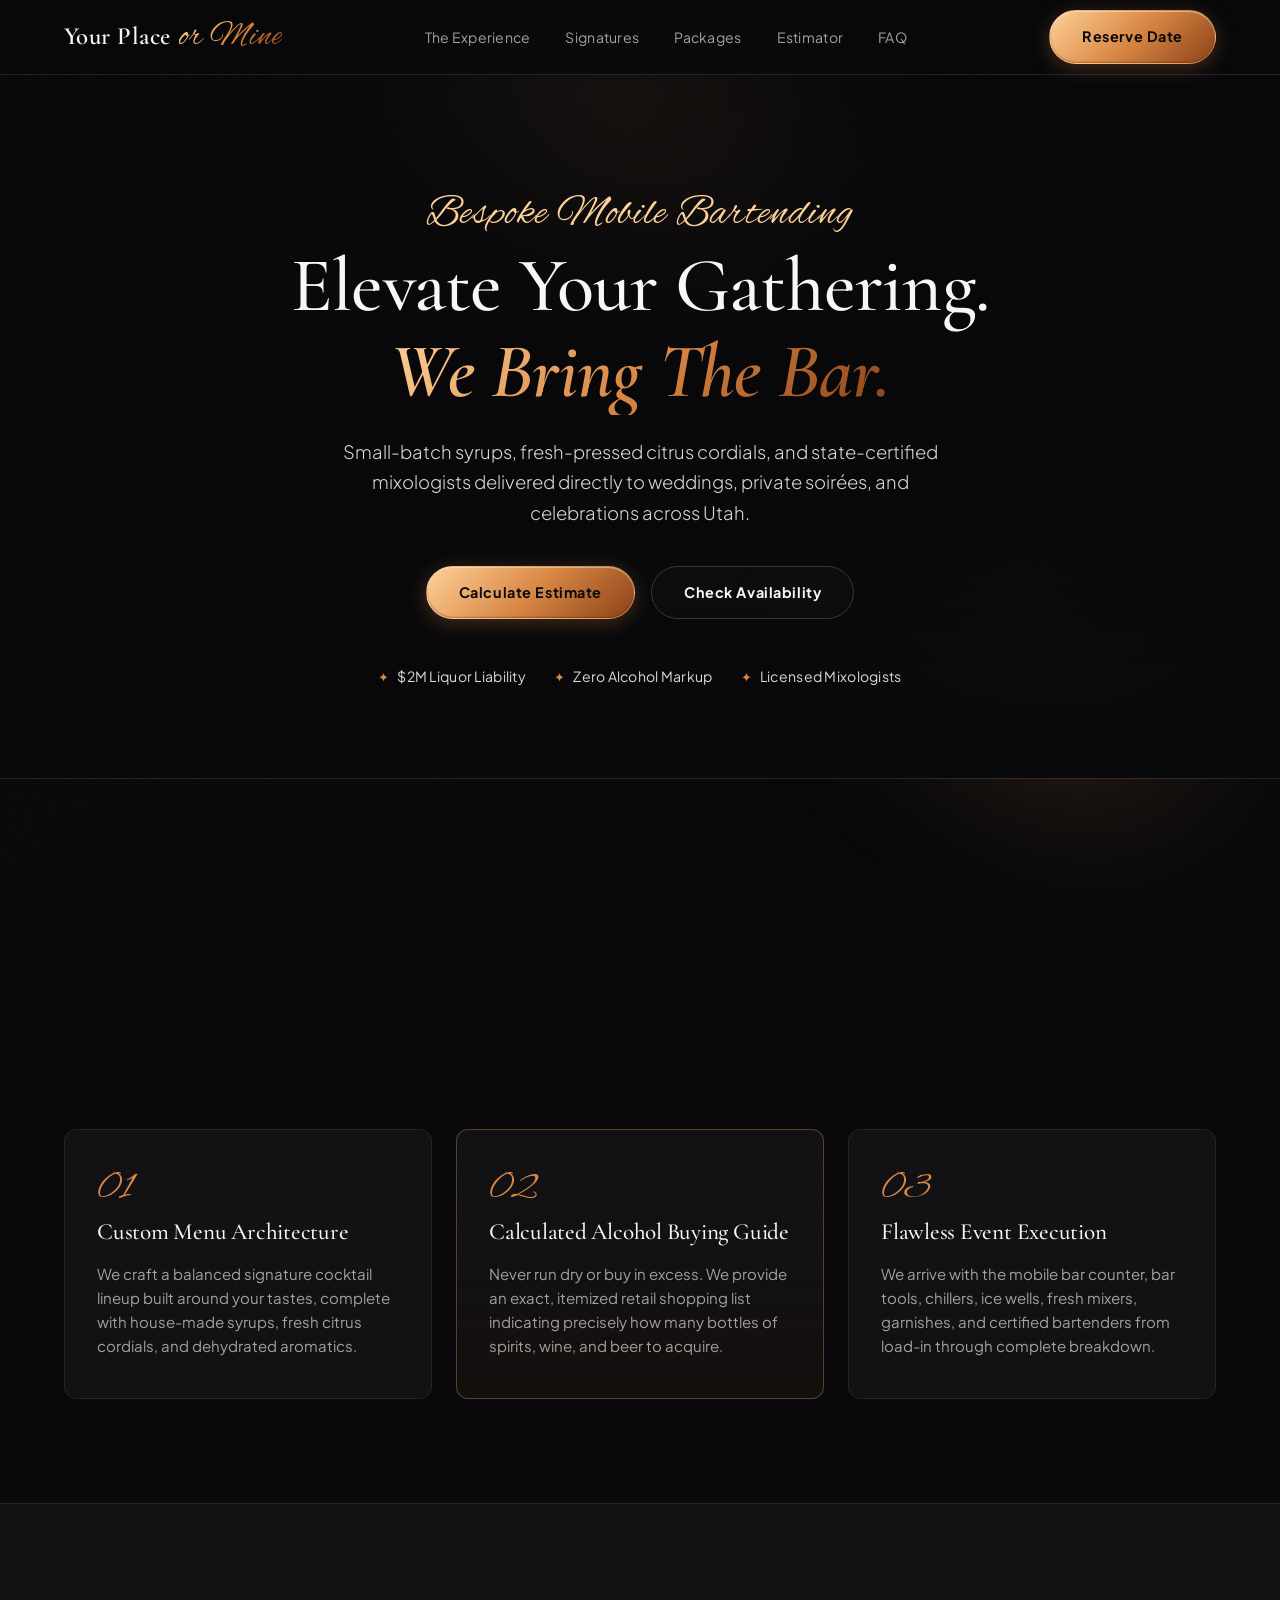
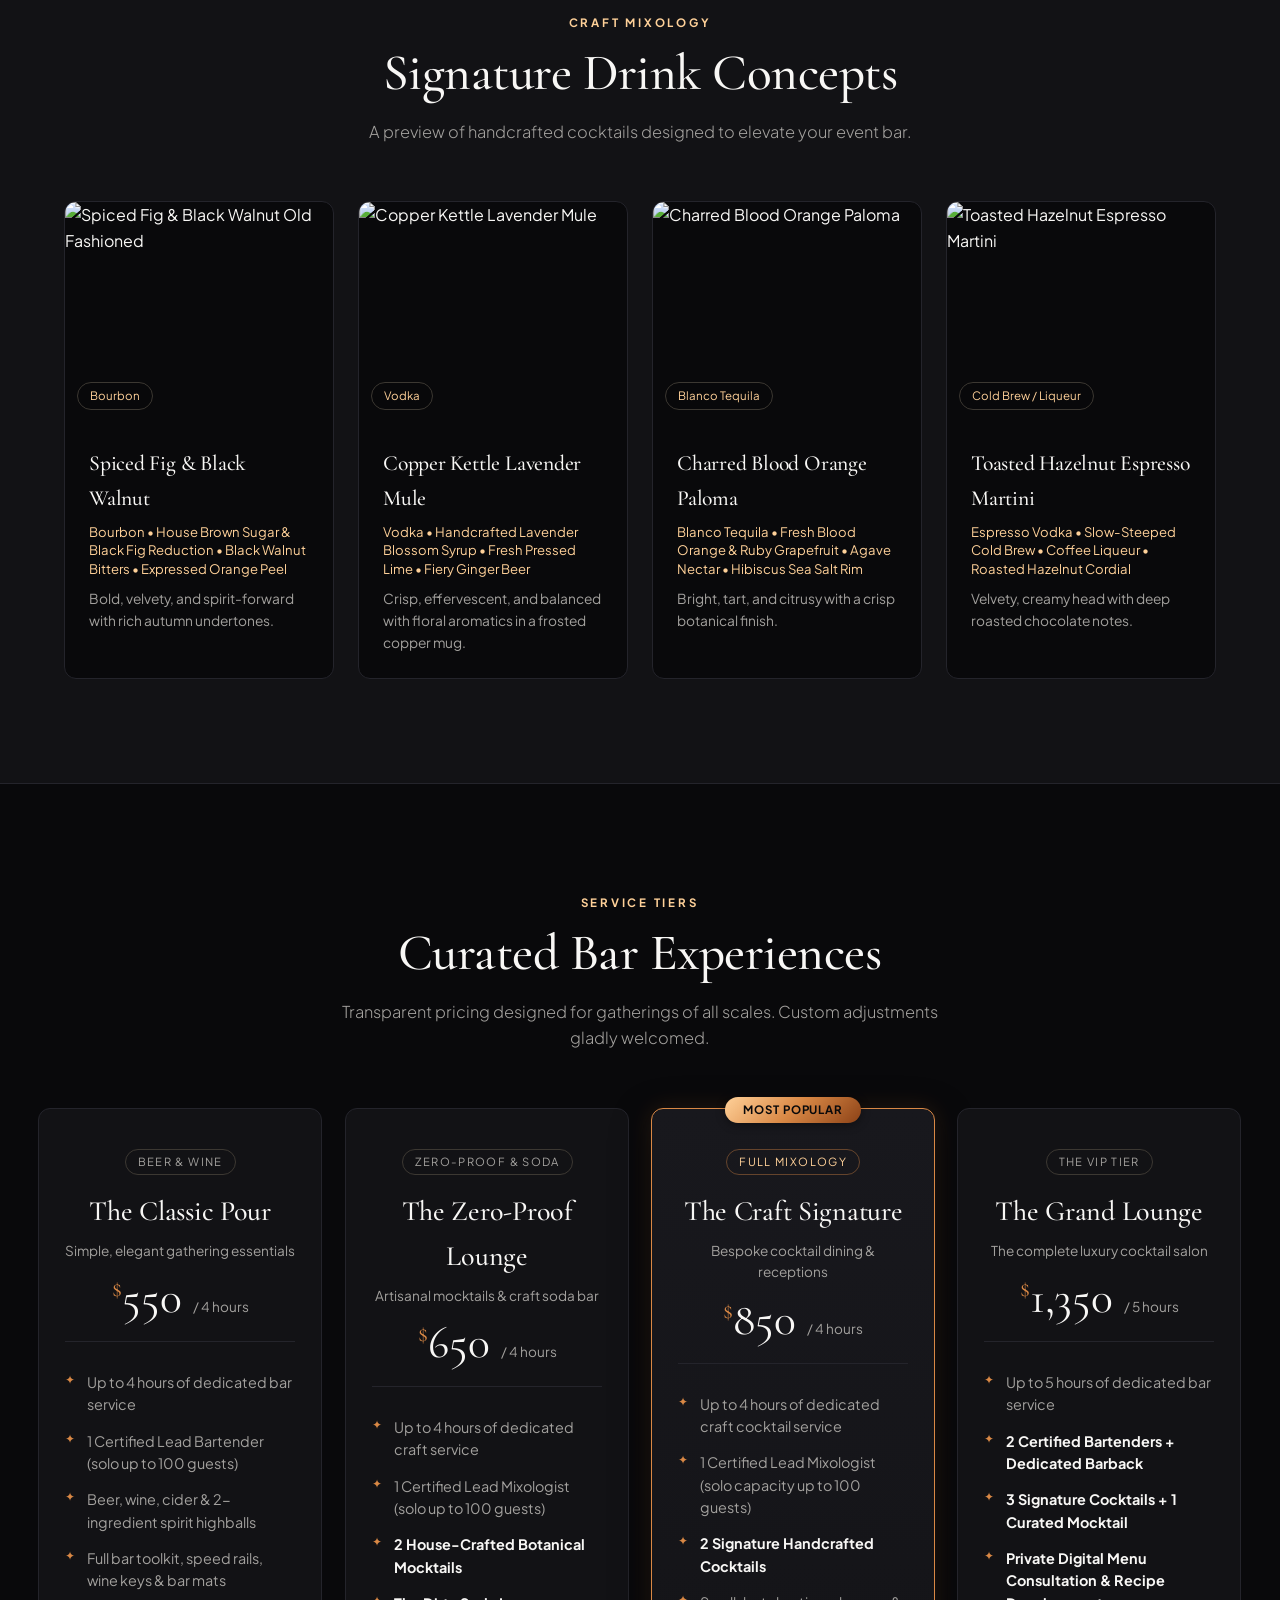
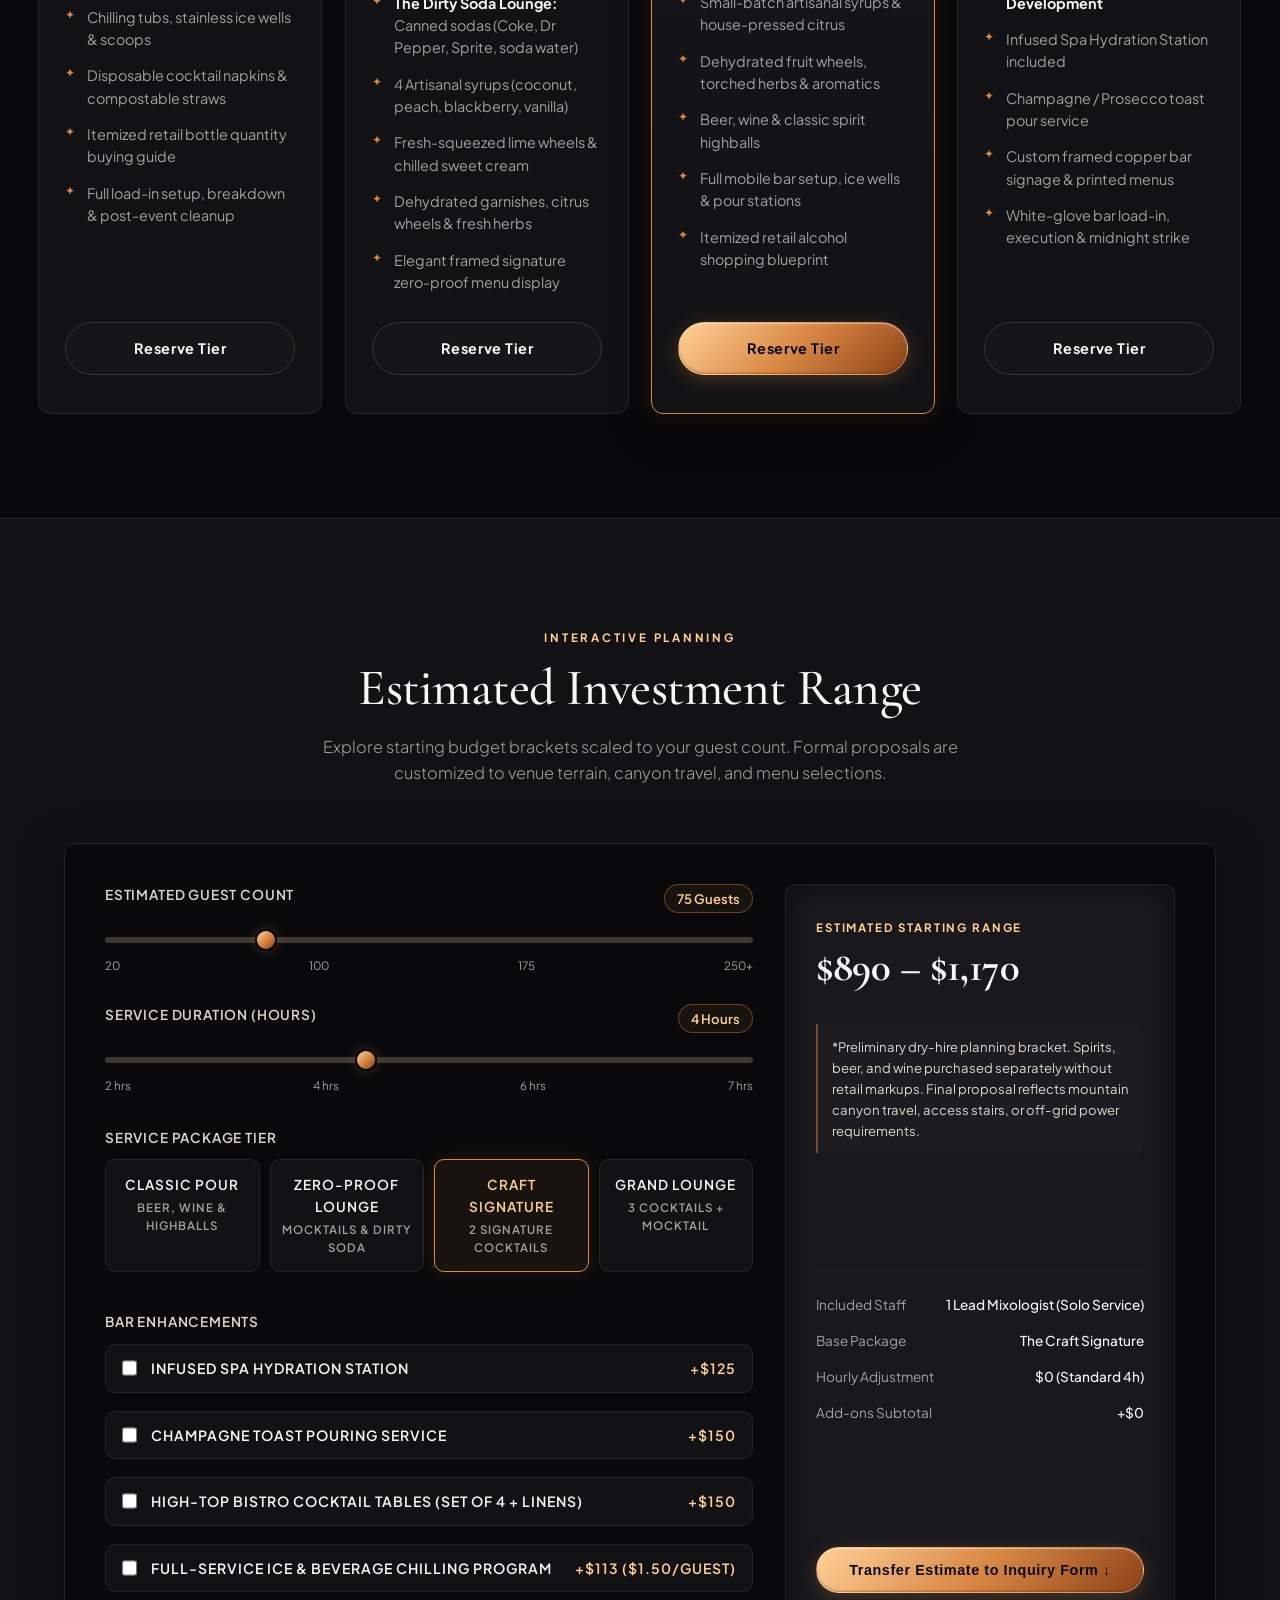
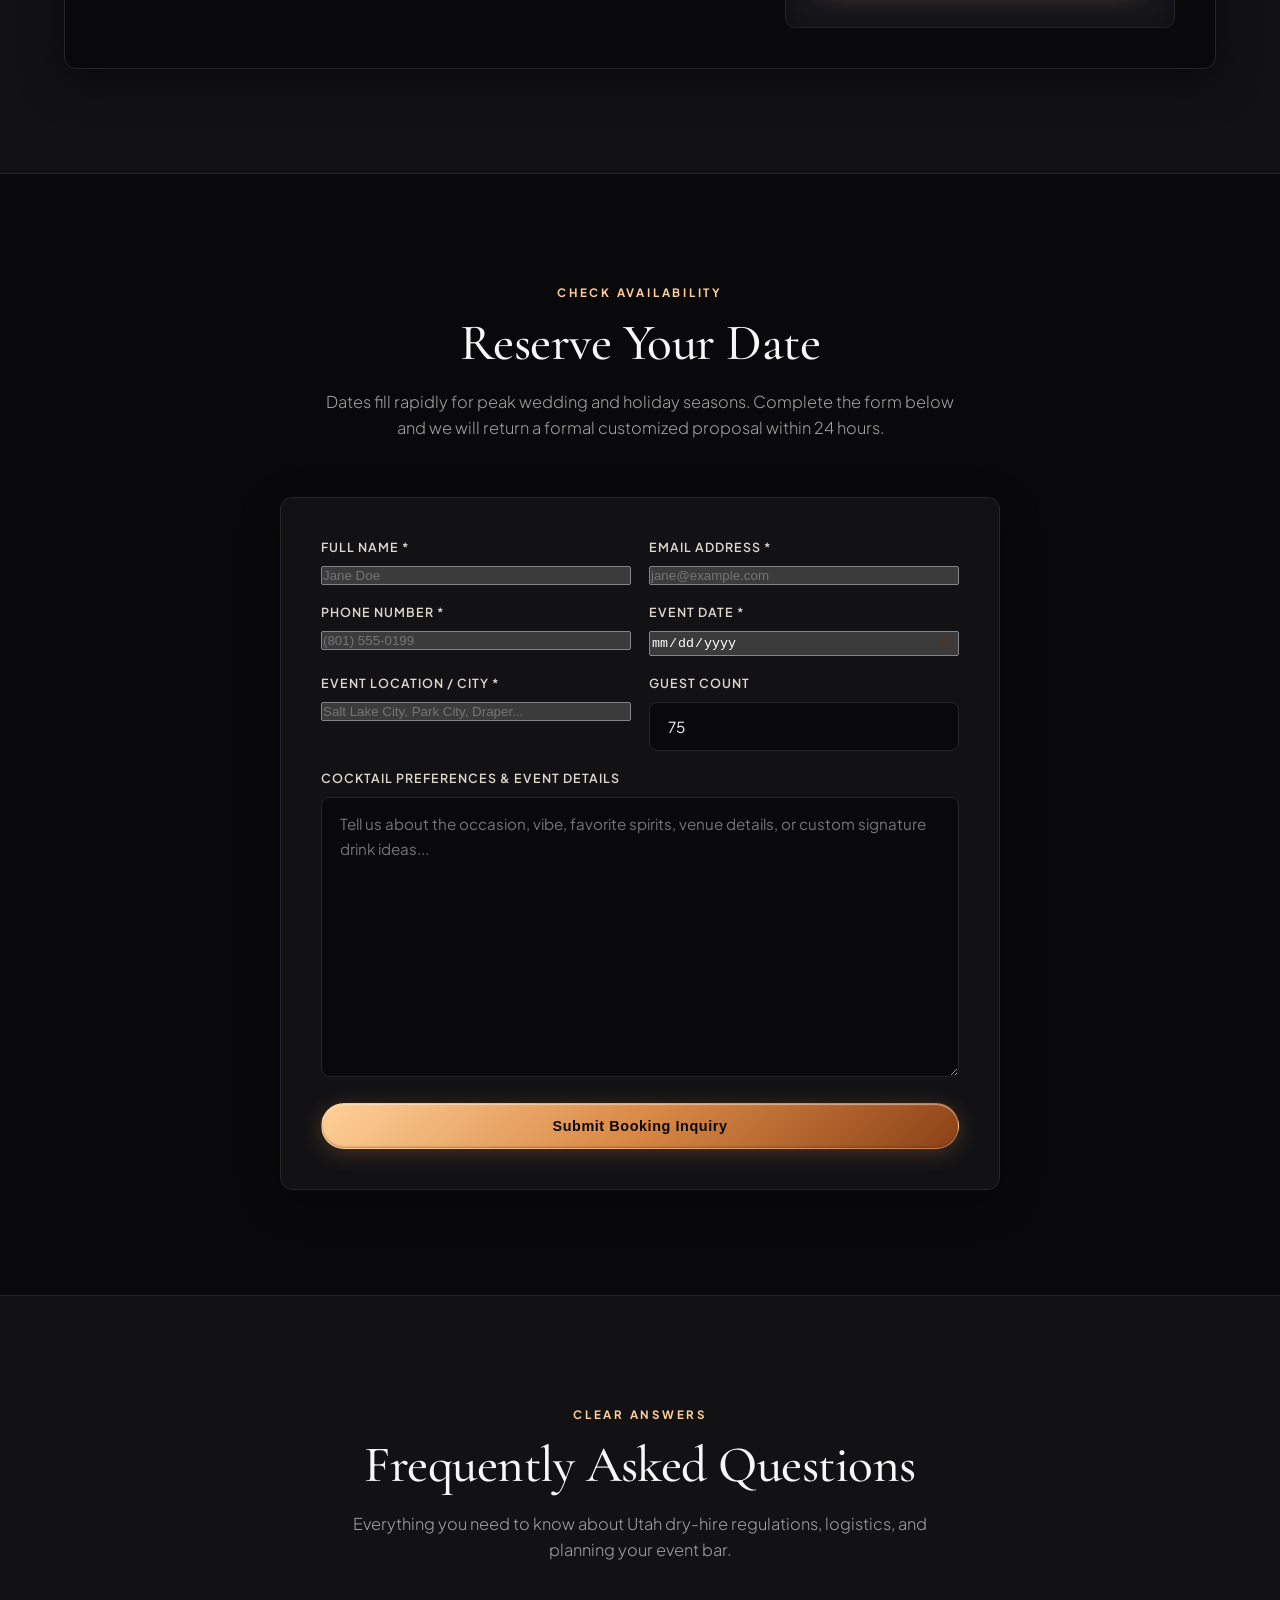
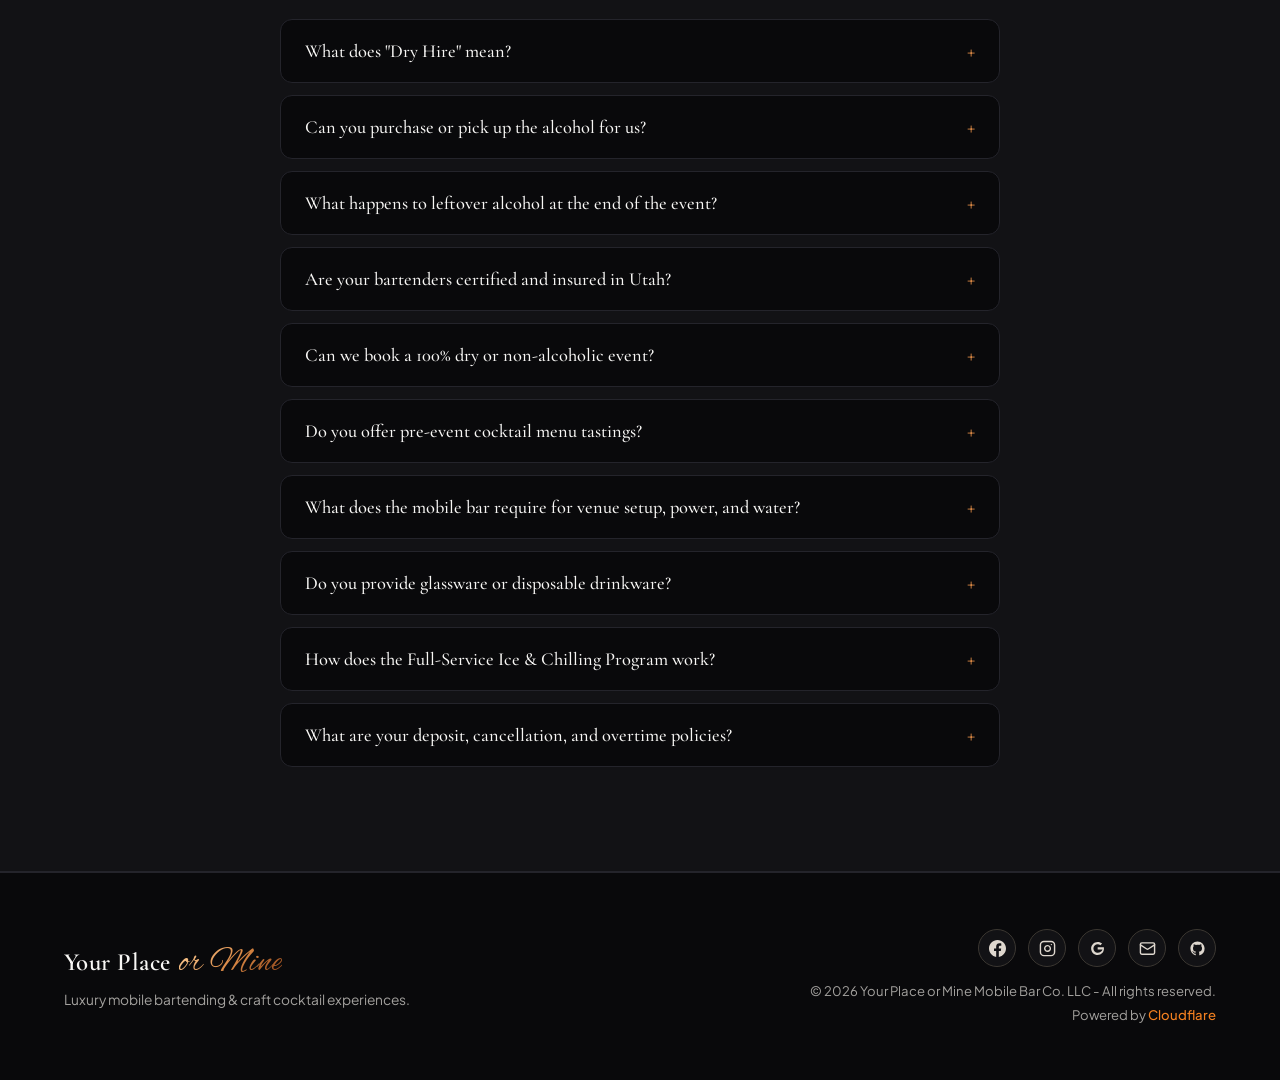
==== commit 3ffbc00c: "feat(footer): add Facebook icon and Cloudflare platform attribution" ====
--- a/index.html
+++ b/index.html
@@ -585,6 +585,13 @@
 
       <div class="footer-aside">
         <div class="footer-socials" aria-label="Social and Project Links">
+          <!-- Facebook -->
+          <a href="https://facebook.com" class="social-icon-btn" target="_blank" rel="noopener noreferrer" aria-label="Facebook">
+            <svg viewBox="0 0 24 24" fill="currentColor">
+              <path d="M24 12.073c0-6.627-5.373-12-12-12s-12 5.373-12 12c0 5.99 4.388 10.954 10.125 11.854v-8.385H7.078v-3.47h3.047V9.43c0-3.007 1.792-4.669 4.533-4.669 1.312 0 2.686.235 2.686.235v2.953H15.83c-1.491 0-1.956.925-1.956 1.874v2.25h3.328l-.532 3.47h-2.796v8.385C19.612 23.027 24 18.062 24 12.073z"/>
+            </svg>
+          </a>
+
           <!-- Instagram -->
           <a href="https://instagram.com" class="social-icon-btn" target="_blank" rel="noopener noreferrer" aria-label="Instagram">
             <svg viewBox="0 0 24 24" fill="none" stroke="currentColor" stroke-width="2" stroke-linecap="round" stroke-linejoin="round">
@@ -618,7 +625,8 @@
         </div>
 
         <div class="footer-legal">
-          <p>&copy; 2026 Your Place or Mine Mobile Bar Co. LLC. All rights reserved.</p>
+          <p class="legal-copy">&copy; 2026 Your Place or Mine Mobile Bar Co. LLC - All rights reserved.</p>
+          <p class="powered-by">Powered by <a href="https://www.cloudflare.com" target="_blank" rel="noopener noreferrer" class="cloudflare-link">Cloudflare</a></p>
         </div>
       </div>
     </div>
--- a/assets/styles.css
+++ b/assets/styles.css
@@ -1336,7 +1336,6 @@
   box-shadow: 0 0 12px var(--copper-glow);
 }
 
-/* Dedicated Textarea Sizing: Opens at ~280px without scrollbar */
 .booking-form textarea {
   min-height: 280px;
   line-height: 1.6;
@@ -1355,11 +1354,22 @@
   background: var(--bg-deep);
   border-radius: var(--radius);
   overflow: hidden;
-  transition: border-color 0.25s;
+  transition:
+    border-color 0.3s var(--ease-smooth),
+    background-color 0.3s var(--ease-smooth),
+    box-shadow 0.3s var(--ease-smooth);
 }
 
 .faq-item:hover {
-  border-color: rgba(217, 136, 69, 0.3);
+  border-color: rgba(217, 136, 69, 0.35);
+}
+
+.faq-item.open {
+  border-color: rgba(217, 136, 69, 0.5);
+  background: var(--bg-surface);
+  box-shadow:
+    0 8px 24px rgba(0, 0, 0, 0.4),
+    0 0 16px rgba(217, 136, 69, 0.08);
 }
 
 .faq-question {
@@ -1376,17 +1386,56 @@
   font-weight: 500;
   cursor: pointer;
   text-align: left;
+  transition: color 0.25s var(--ease-smooth);
+}
+
+.faq-item.open .faq-question {
+  color: var(--copper-light);
 }
 
 .faq-icon {
   color: var(--copper-base);
   font-size: 1.3rem;
-  transition: transform 0.3s;
+  line-height: 1;
+  display: inline-block;
+  transition:
+    transform 0.38s var(--ease-spring),
+    color 0.25s ease;
+}
+
+.faq-item.open .faq-icon {
+  transform: rotate(45deg);
+  color: var(--copper-light);
 }
 
 .faq-answer {
-  display: none;
-  padding: 0 24px 22px;
+  display: grid;
+  grid-template-rows: 0fr;
+  transition: grid-template-rows 0.36s var(--ease-smooth);
+}
+
+.faq-answer-inner {
+  overflow: hidden;
+  padding: 0 24px;
+  opacity: 0;
+  transform: translateY(-8px);
+  transition:
+    opacity 0.28s ease,
+    transform 0.32s var(--ease-smooth),
+    padding-bottom 0.36s var(--ease-smooth);
+}
+
+.faq-item.open .faq-answer {
+  grid-template-rows: 1fr;
+}
+
+.faq-item.open .faq-answer-inner {
+  opacity: 1;
+  transform: translateY(0);
+  padding-bottom: 22px;
+}
+
+.faq-answer p {
   color: var(--text-muted);
   font-size: 0.92rem;
   line-height: 1.6;
@@ -1394,14 +1443,6 @@
 
 .faq-answer p + p {
   margin-top: 12px;
-}
-
-.faq-item.open .faq-answer {
-  display: block;
-}
-
-.faq-item.open .faq-icon {
-  transform: rotate(45deg);
 }
 
 /* Modal */
@@ -1548,9 +1589,85 @@
   transform: scale(1.1);
 }
 
+.footer-legal {
+  display: flex;
+  flex-direction: column;
+  align-items: flex-end;
+  gap: 4px;
+}
+
 .footer-legal p {
   font-size: 0.82rem;
   color: var(--text-muted);
+  line-height: 1.5;
+}
+
+.footer-legal a,
+.footer-legal a.cloudflare-link {
+  color: #f38020 !important; /* Official Cloudflare Brand Orange */
+  text-decoration: none !important;
+  font-weight: 500;
+  display: inline-block;
+  transition:
+    color 0.25s var(--ease-smooth),
+    text-shadow 0.25s var(--ease-smooth),
+    filter 0.25s var(--ease-smooth),
+    transform 0.2s var(--ease-smooth);
+}
+
+.footer-legal a:hover,
+.footer-legal a.cloudflare-link:hover {
+  color: #ffa34d !important;
+  text-decoration: none !important;
+  text-shadow:
+    0 0 8px rgba(243, 128, 32, 0.9),
+    0 0 18px rgba(243, 128, 32, 0.65),
+    0 0 28px rgba(243, 128, 32, 0.4);
+  filter: drop-shadow(0 0 6px rgba(243, 128, 32, 0.75));
+  transform: translateY(-1px);
+}
+
+@media (max-width: 860px) {
+  .footer-legal {
+    align-items: center;
+    text-align: center;
+    width: 100%;
+  }
+
+  .footer-legal .legal-copy {
+    white-space: nowrap;
+    font-size: clamp(0.63rem, 2.62vw, 0.78rem);
+    letter-spacing: -0.01em;
+  }
+
+  .footer-legal .powered-by {
+    font-size: 0.78rem;
+  }
+}
+
+.legal-sep {
+  margin: 0 8px;
+  color: var(--border-highlight);
+}
+
+.cloudflare-link {
+  color: #f38020; /* Cloudflare Brand Orange */
+  text-decoration: none;
+  font-weight: 500;
+  transition:
+    color 0.25s var(--ease-smooth),
+    text-shadow 0.25s var(--ease-smooth),
+    filter 0.25s var(--ease-smooth);
+}
+
+.cloudflare-link:hover {
+  color: #ffa34d;
+  text-decoration: none;
+  text-shadow:
+    0 0 8px rgba(243, 128, 32, 0.9),
+    0 0 18px rgba(243, 128, 32, 0.6),
+    0 0 28px rgba(243, 128, 32, 0.35);
+  filter: drop-shadow(0 0 5px rgba(243, 128, 32, 0.7));
 }
 
 /* ========================================================
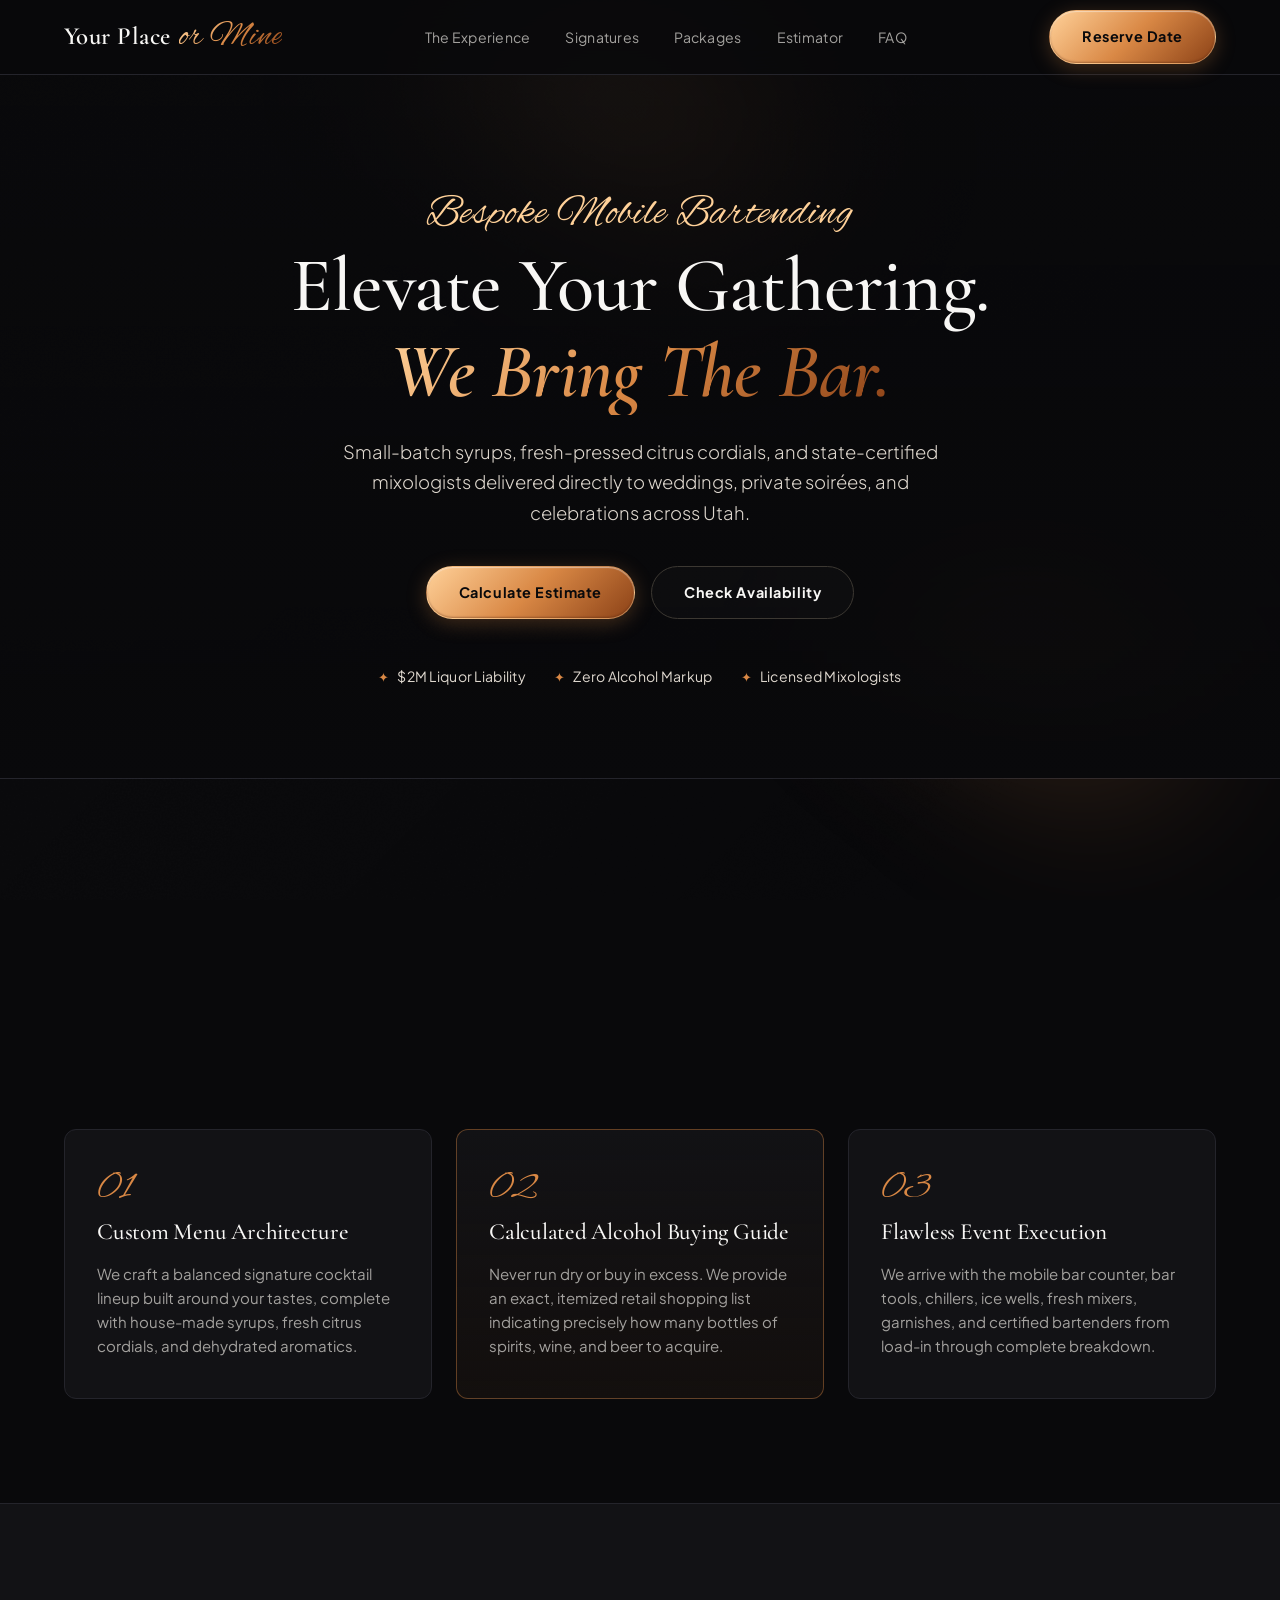
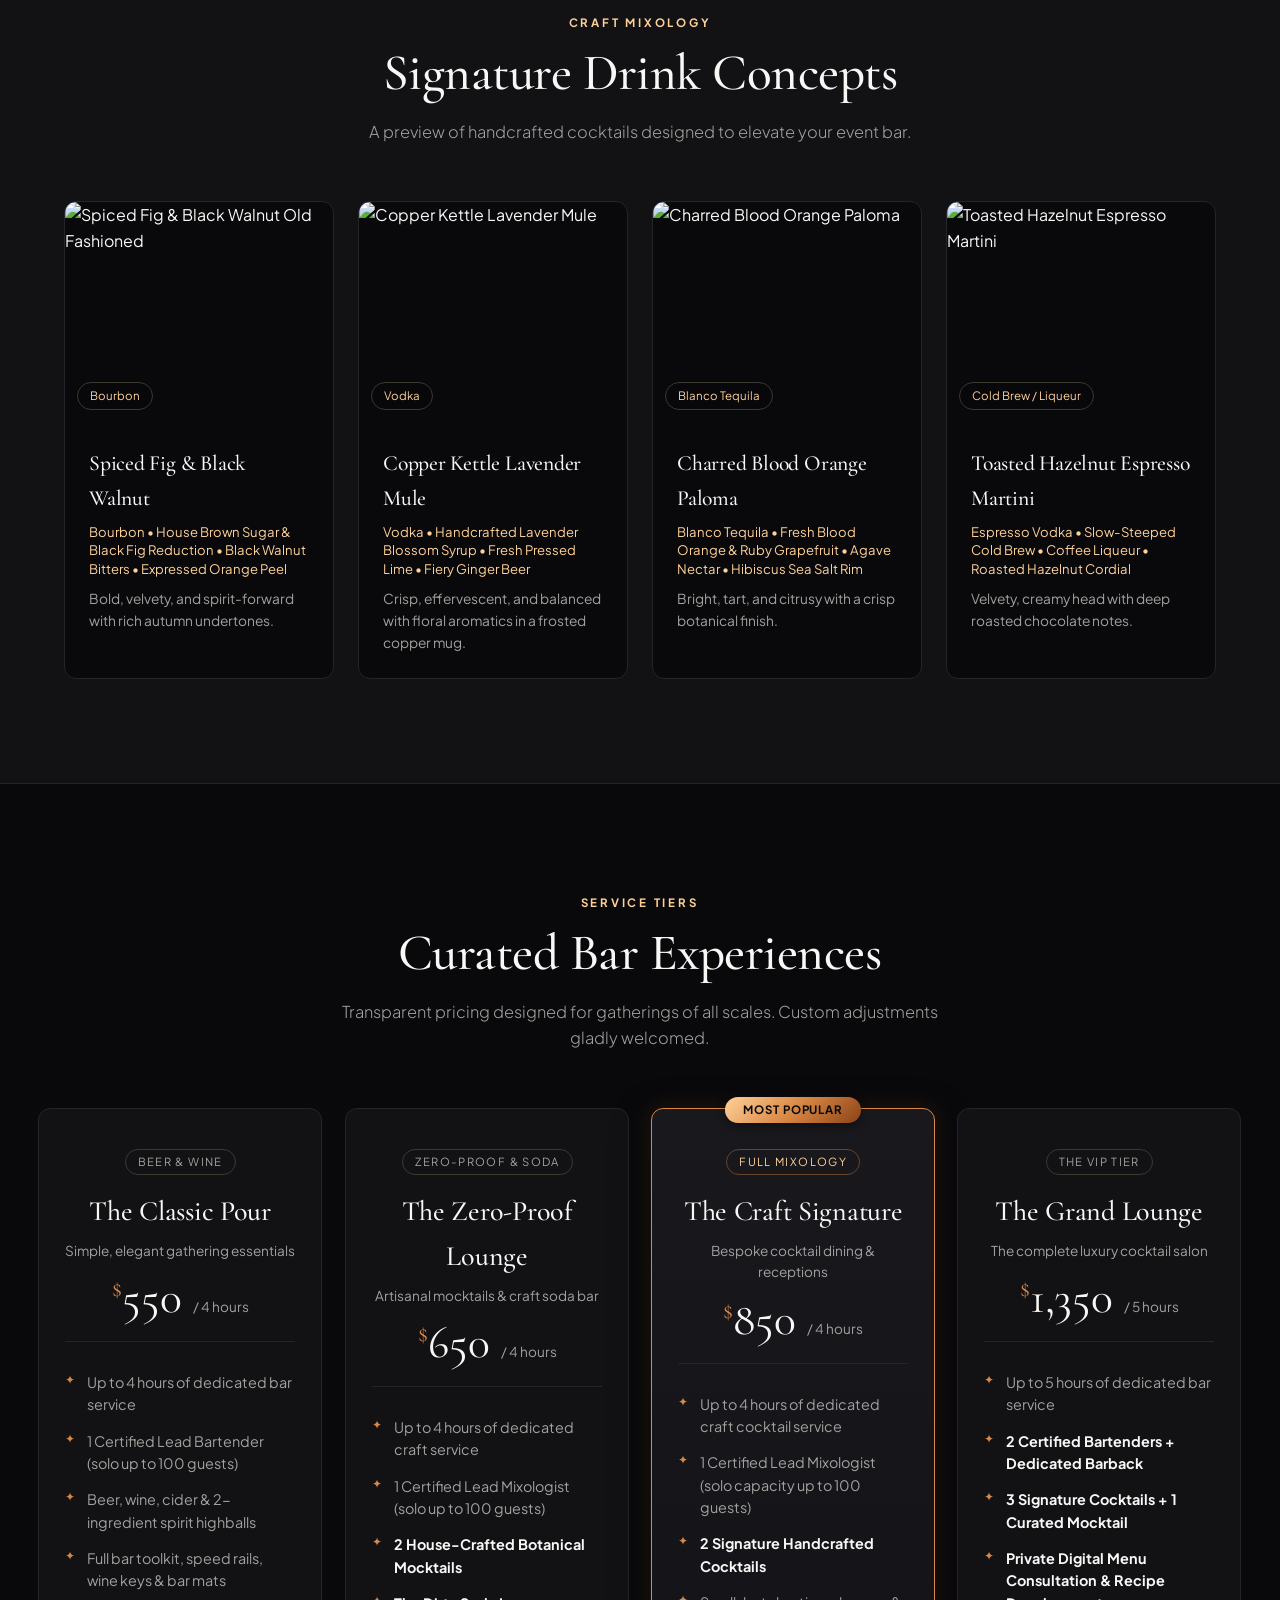
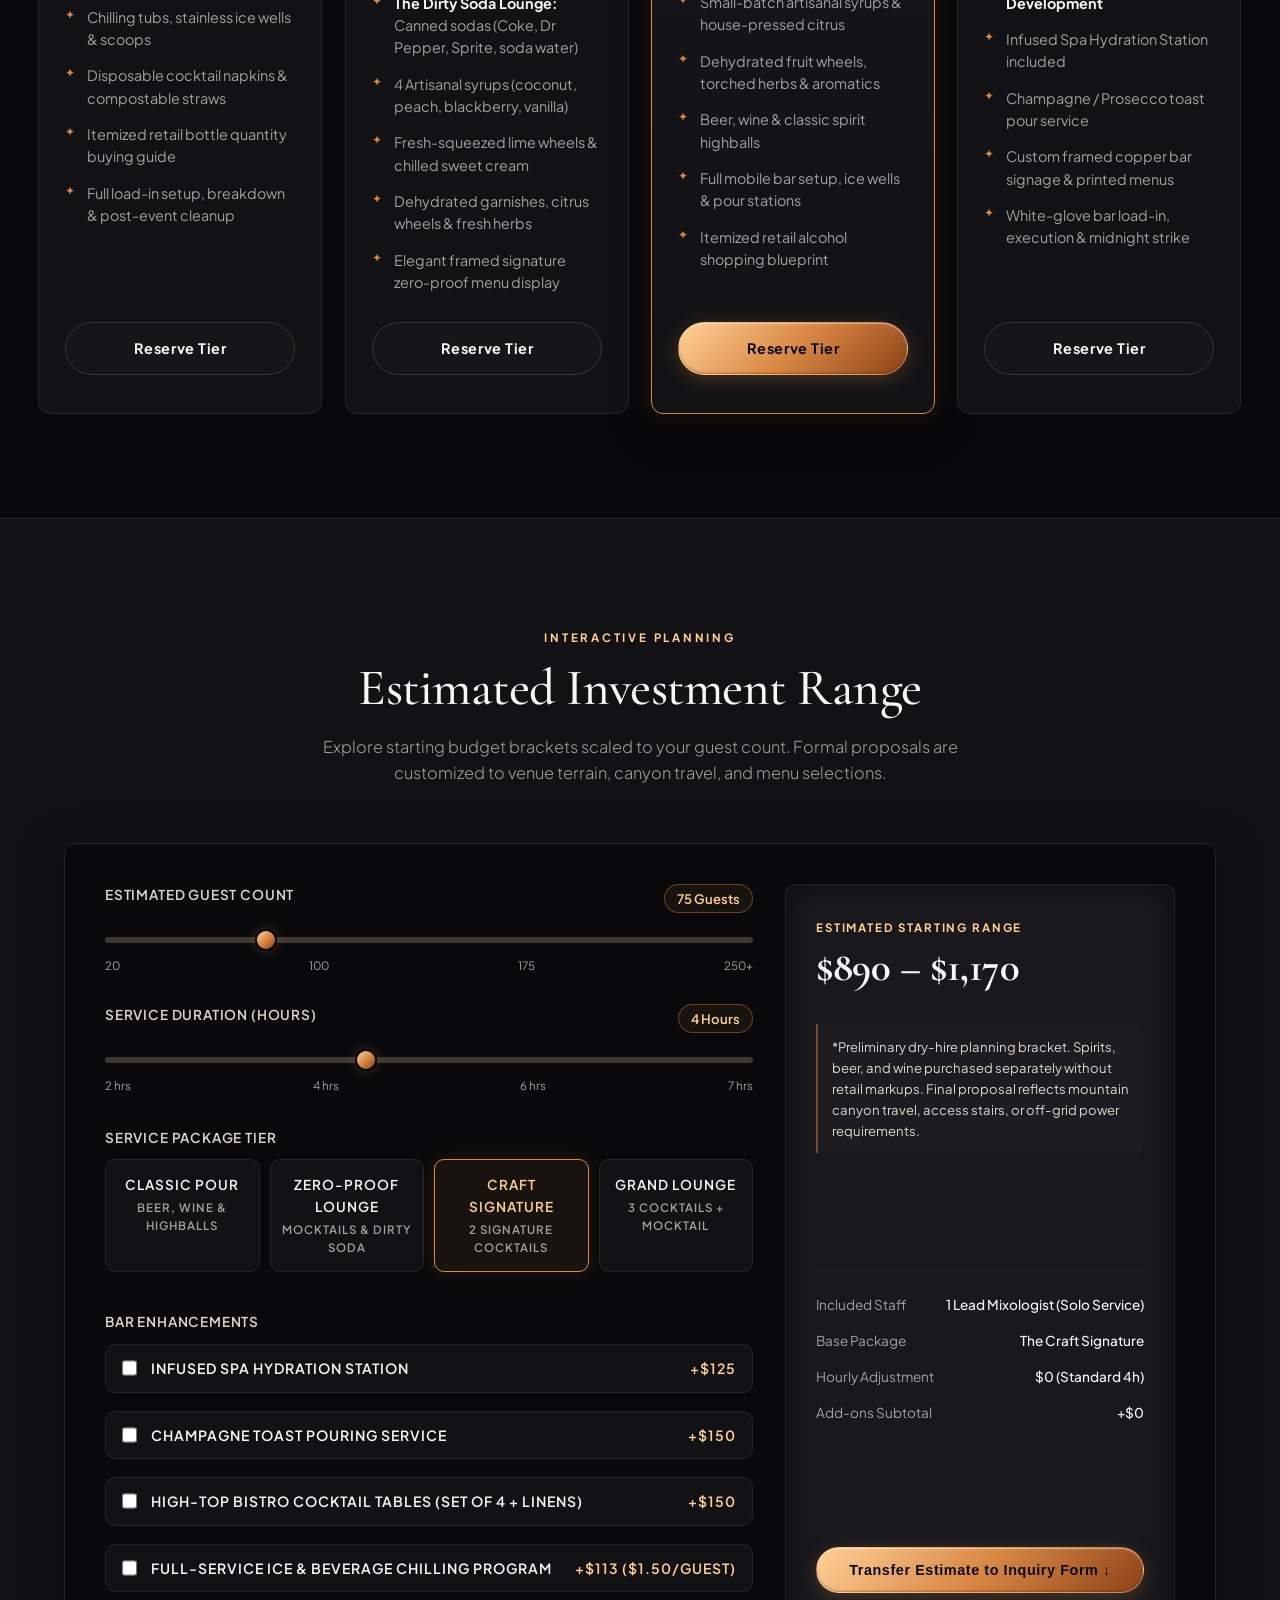
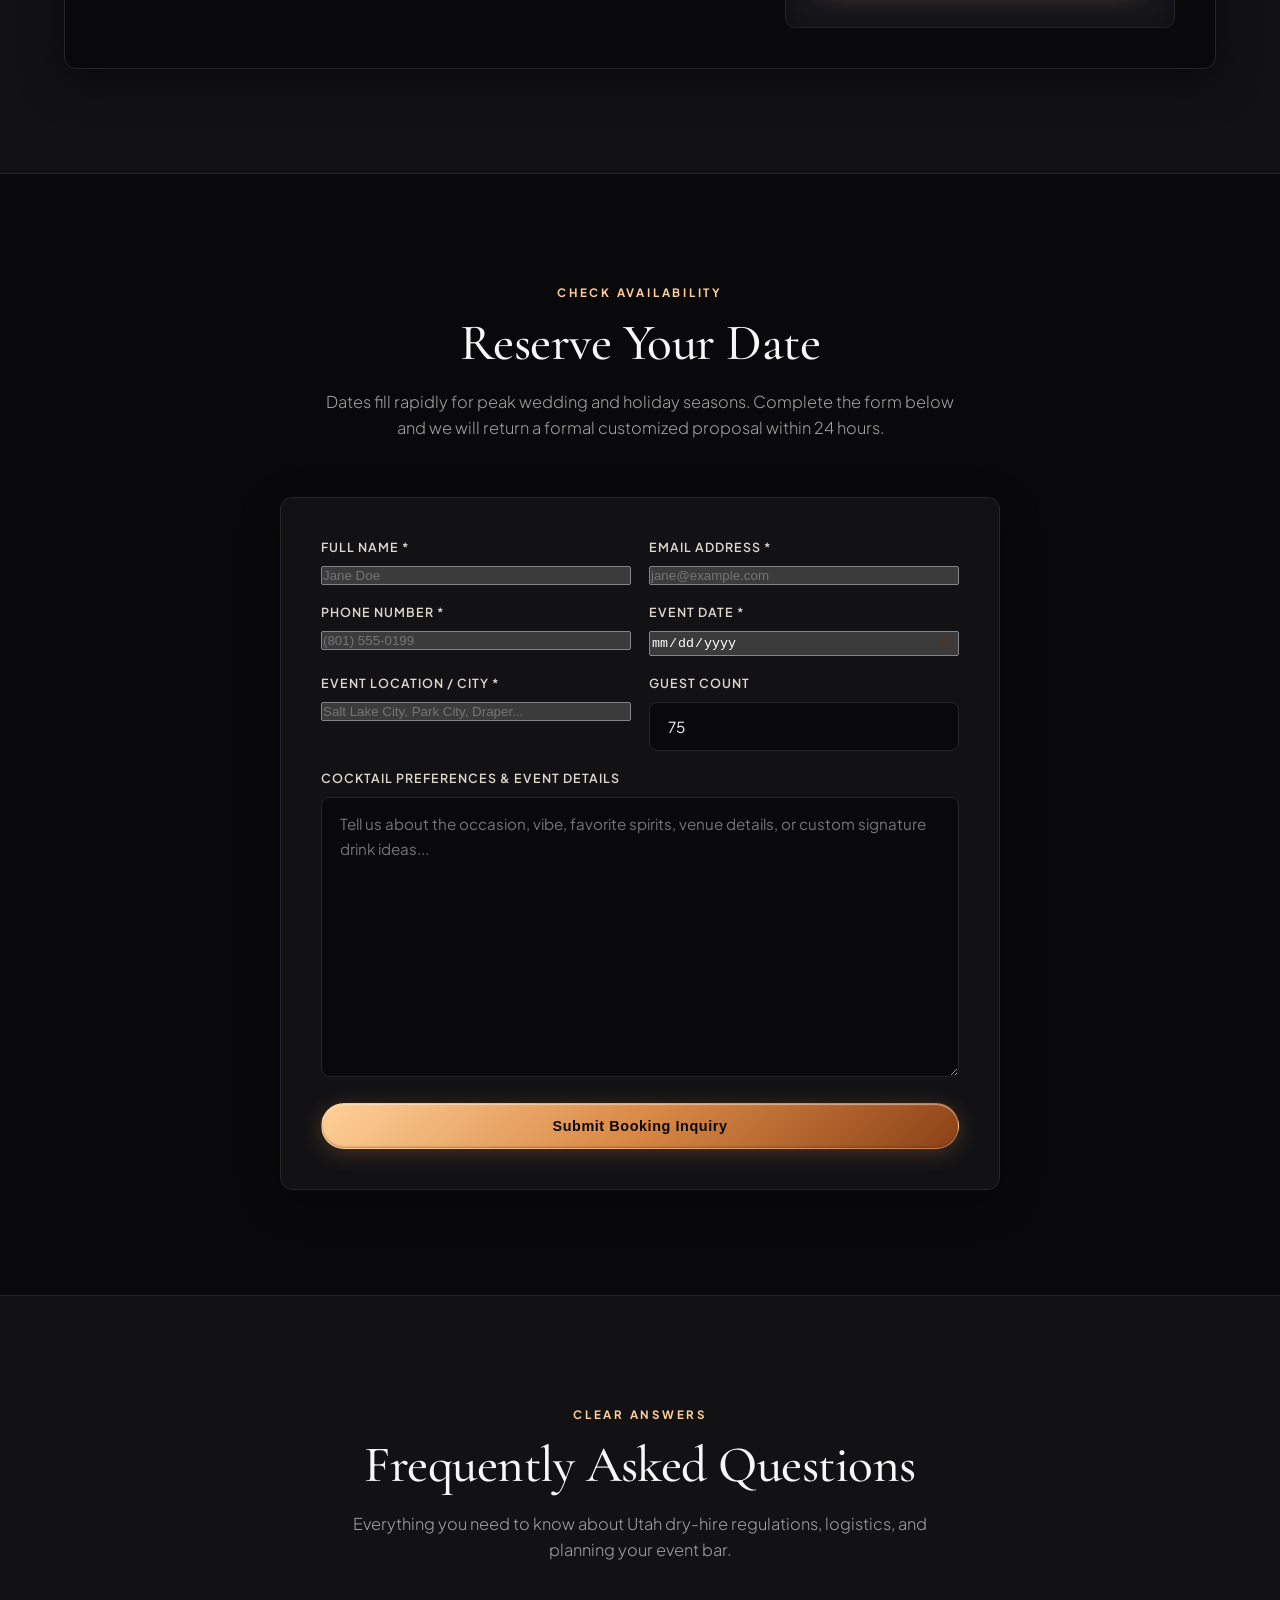
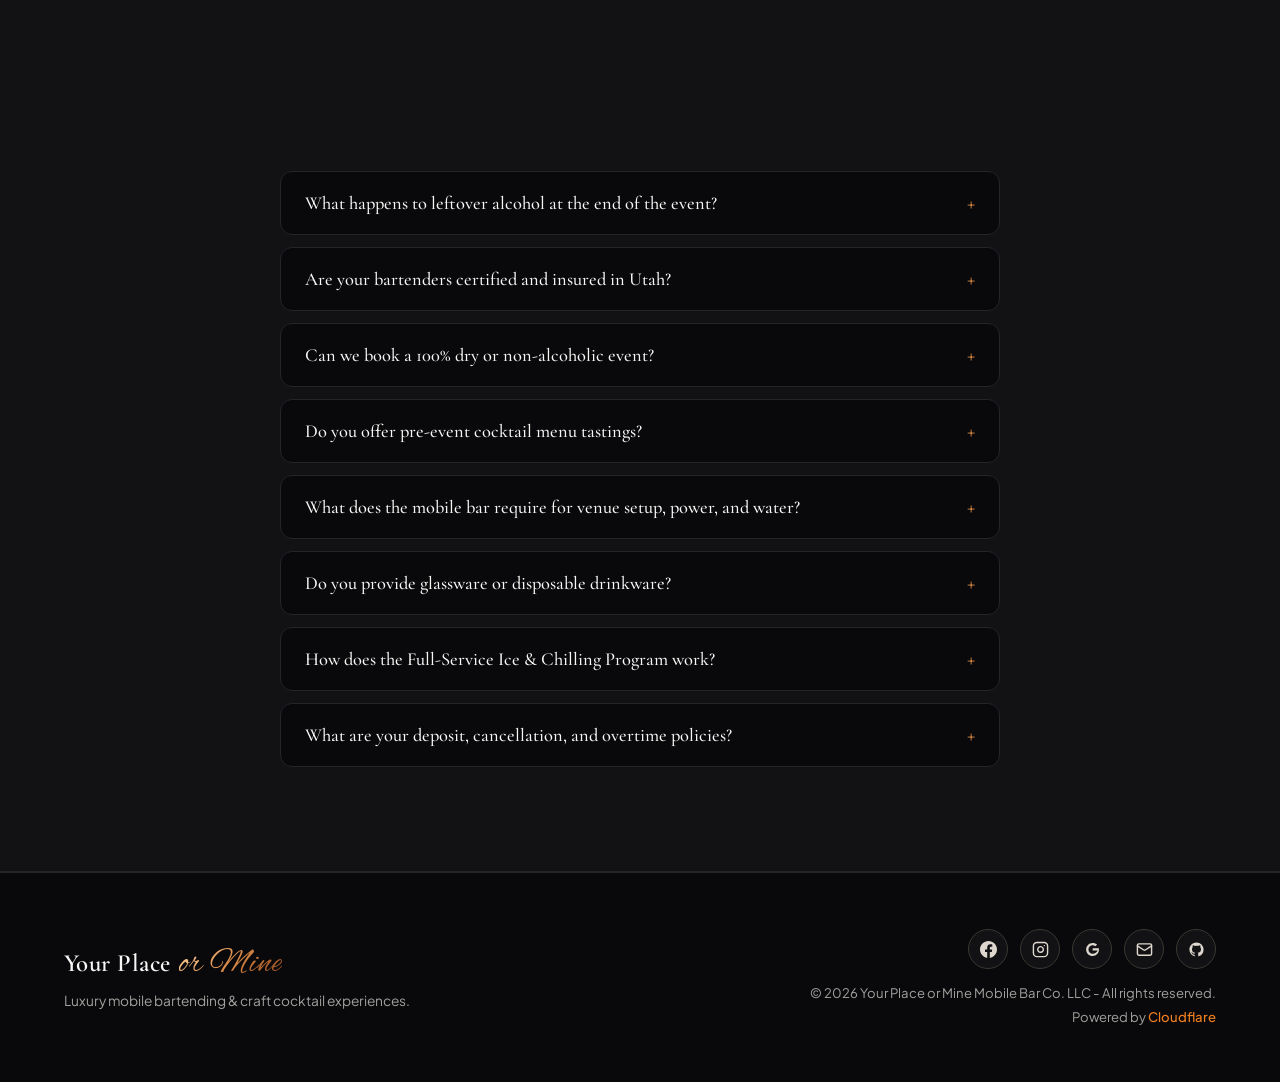
==== commit 11705e72: "feat(footer): include animation on desktop social hover" ====
--- a/index.html
+++ b/index.html
@@ -586,14 +586,14 @@
       <div class="footer-aside">
         <div class="footer-socials" aria-label="Social and Project Links">
           <!-- Facebook -->
-          <a href="https://facebook.com" class="social-icon-btn" target="_blank" rel="noopener noreferrer" aria-label="Facebook">
+          <a href="https://facebook.com" class="social-icon-btn social-fb" target="_blank" rel="noopener noreferrer" aria-label="Facebook">
             <svg viewBox="0 0 24 24" fill="currentColor">
               <path d="M24 12.073c0-6.627-5.373-12-12-12s-12 5.373-12 12c0 5.99 4.388 10.954 10.125 11.854v-8.385H7.078v-3.47h3.047V9.43c0-3.007 1.792-4.669 4.533-4.669 1.312 0 2.686.235 2.686.235v2.953H15.83c-1.491 0-1.956.925-1.956 1.874v2.25h3.328l-.532 3.47h-2.796v8.385C19.612 23.027 24 18.062 24 12.073z"/>
             </svg>
           </a>
 
           <!-- Instagram -->
-          <a href="https://instagram.com" class="social-icon-btn" target="_blank" rel="noopener noreferrer" aria-label="Instagram">
+          <a href="https://instagram.com" class="social-icon-btn social-ig" target="_blank" rel="noopener noreferrer" aria-label="Instagram">
             <svg viewBox="0 0 24 24" fill="none" stroke="currentColor" stroke-width="2" stroke-linecap="round" stroke-linejoin="round">
               <rect width="20" height="20" x="2" y="2" rx="5" ry="5"/>
               <path d="M16 11.37A4 4 0 1 1 12.63 8 4 4 0 0 1 16 11.37z"/>
@@ -602,14 +602,14 @@
           </a>
 
           <!-- Google Business Profile -->
-          <a href="https://google.com" class="social-icon-btn" target="_blank" rel="noopener noreferrer" aria-label="Google Business Profile">
+          <a href="https://google.com" class="social-icon-btn social-google" target="_blank" rel="noopener noreferrer" aria-label="Google Business Profile">
             <svg viewBox="0 0 24 24" fill="currentColor">
               <path d="M12.24 10.285V13.4h6.887C18.2 16.14 15.645 18 12.24 18c-3.315 0-6-2.685-6-6s2.685-6 6-6c1.47 0 2.805.54 3.84 1.425l2.4-2.4C17.025 3.555 14.775 2.7 12.24 2.7 7.14 2.7 3 6.84 3 11.94s4.14 9.24 9.24 9.24c5.34 0 8.88-3.75 8.88-9.045 0-.615-.06-1.2-.165-1.85H12.24z"/>
             </svg>
           </a>
 
           <!-- Direct Email -->
-          <a href="mailto:cheers@yourplaceormine.bar" class="social-icon-btn" aria-label="Direct Email">
+          <a href="mailto:cheers@yourplaceormine.bar" class="social-icon-btn social-email" aria-label="Direct Email">
             <svg viewBox="0 0 24 24" fill="none" stroke="currentColor" stroke-width="2" stroke-linecap="round" stroke-linejoin="round">
               <rect width="20" height="16" x="2" y="4" rx="2"/>
               <path d="m22 7-8.97 5.7a1.94 1.94 0 0 1-2.06 0L2 7"/>
@@ -617,7 +617,7 @@
           </a>
 
           <!-- GitHub Source Code Link -->
-          <a href="https://github.com/philosophics/YourPlaceorMine.bar" class="social-icon-btn" target="_blank" rel="noopener noreferrer" aria-label="GitHub Repository">
+          <a href="https://github.com/philosophics/YourPlaceorMine.bar" class="social-icon-btn social-github" target="_blank" rel="noopener noreferrer" aria-label="GitHub Repository">
             <svg viewBox="0 0 24 24" fill="currentColor">
               <path fill-rule="evenodd" clip-rule="evenodd" d="M12 2C6.477 2 2 6.484 2 12.017c0 4.425 2.865 8.18 6.839 9.504.5.092.682-.217.682-.483 0-.237-.008-.868-.013-1.703-2.782.605-3.369-1.343-3.369-1.343-.454-1.158-1.11-1.466-1.11-1.466-.908-.62.069-.608.069-.608 1.003.07 1.53 1.032 1.53 1.032.892 1.53 2.341 1.088 2.91.832.092-.647.35-1.088.636-1.338-2.22-.253-4.555-1.113-4.555-4.951 0-1.093.39-1.988 1.029-2.688-.103-.253-.446-1.272.098-2.65 0 0 .84-.27 2.75 1.026A9.564 9.564 0 0112 6.844c.85.004 1.705.115 2.504.337 1.909-1.296 2.747-1.027 2.747-1.027.546 1.379.202 2.398.1 2.651.64.7 1.028 1.595 1.028 2.688 0 3.848-2.339 4.695-4.566 4.943.359.309.678.92.678 1.855 0 1.338-.012 2.419-.012 2.747 0 .268.18.58.688.482A10.019 10.019 0 0022 12.017C22 6.484 17.522 2 12 2z"/>
             </svg>
--- a/assets/styles.css
+++ b/assets/styles.css
@@ -1558,35 +1558,116 @@
 }
 
 .social-icon-btn {
+  position: relative;
   display: inline-flex;
   align-items: center;
   justify-content: center;
-  width: 38px;
-  height: 38px;
+  width: 40px;
+  height: 40px;
   border-radius: 50%;
   background: var(--bg-surface);
   border: 1px solid var(--border-highlight);
   color: var(--text-warm);
-  transition: all 0.25s var(--ease-smooth);
+  overflow: hidden;
   text-decoration: none;
+  isolation: isolate;
+  transition:
+    transform 0.35s var(--ease-spring),
+    border-color 0.3s ease,
+    box-shadow 0.35s ease;
+}
+
+/* Sliding colored fill layer from Example 1 (No mirror reflection) */
+.social-icon-btn::before {
+  content: "";
+  position: absolute;
+  inset: 0;
+  border-radius: 50%;
+  transform: translateY(100%);
+  transition: transform 0.42s cubic-bezier(0.46, -0.78, 0.5, 1.56);
+  z-index: 0;
+}
+
+/* Platform-specific brand colors */
+.social-fb::before {
+  background: #1877f2;
+}
+
+.social-ig::before {
+  background: linear-gradient(
+    45deg,
+    #f09433 0%,
+    #e6683c 25%,
+    #dc2743 50%,
+    #cc2366 75%,
+    #bc1888 100%
+  );
+}
+
+.social-google::before {
+  background: #ea4335;
+}
+
+.social-email::before {
+  background: var(--copper-gradient);
+}
+
+.social-github::before {
+  background: linear-gradient(135deg, #6e5494 0%, #24292e 100%);
 }
 
 .social-icon-btn svg {
+  position: relative;
+  z-index: 1;
   width: 17px;
   height: 17px;
-  transition: transform 0.2s;
-}
-
-.social-icon-btn:hover {
-  border-color: var(--copper-base);
-  color: var(--copper-light);
-  background: rgba(217, 136, 69, 0.12);
-  transform: translateY(-2px);
-  box-shadow: 0 4px 14px rgba(217, 136, 69, 0.25);
-}
-
-.social-icon-btn:hover svg {
-  transform: scale(1.1);
+  pointer-events: none;
+  transition:
+    transform 0.5s var(--ease-spring),
+    color 0.25s ease;
+}
+
+/* Desktop Hover Only (Mobile touch view stays clean and unaffected) */
+@media (hover: hover) and (pointer: fine) {
+  .social-icon-btn:hover {
+    transform: translateY(-3px);
+  }
+
+  .social-icon-btn:hover::before {
+    transform: translateY(0);
+  }
+
+  /* 360-degree rotation spin from Example 2 */
+  .social-icon-btn:hover svg {
+    transform: rotate(360deg) scale(1.15);
+    color: #ffffff;
+  }
+
+  /* Platform-specific glowing halos on hover */
+  .social-fb:hover {
+    border-color: #1877f2;
+    box-shadow: 0 4px 18px rgba(24, 119, 242, 0.5);
+  }
+
+  .social-ig:hover {
+    border-color: #dc2743;
+    box-shadow: 0 4px 18px rgba(220, 39, 67, 0.5);
+  }
+
+  .social-google:hover {
+    border-color: #ea4335;
+    box-shadow: 0 4px 18px rgba(234, 67, 53, 0.5);
+  }
+
+  .social-email:hover {
+    border-color: var(--copper-base);
+    box-shadow: 0 4px 18px var(--copper-glow);
+  }
+
+  .social-github:hover {
+    border-color: #6e5494;
+    box-shadow: 0 4px 18px rgba(110, 84, 148, 0.5);
+  }
 }
 
 .footer-legal {
@@ -1664,10 +1745,10 @@
   color: #ffa34d;
   text-decoration: none;
   text-shadow:
-    0 0 8px rgba(243, 128, 32, 0.9),
-    0 0 18px rgba(243, 128, 32, 0.6),
+    0 0 7px rgba(243, 128, 32, 0.9),
+    0 0 14px rgba(243, 128, 32, 0.6),
     0 0 28px rgba(243, 128, 32, 0.35);
-  filter: drop-shadow(0 0 5px rgba(243, 128, 32, 0.7));
+  filter: drop-shadow(0 0 4px rgba(243, 128, 32, 0.7));
 }
 
 /* ========================================================
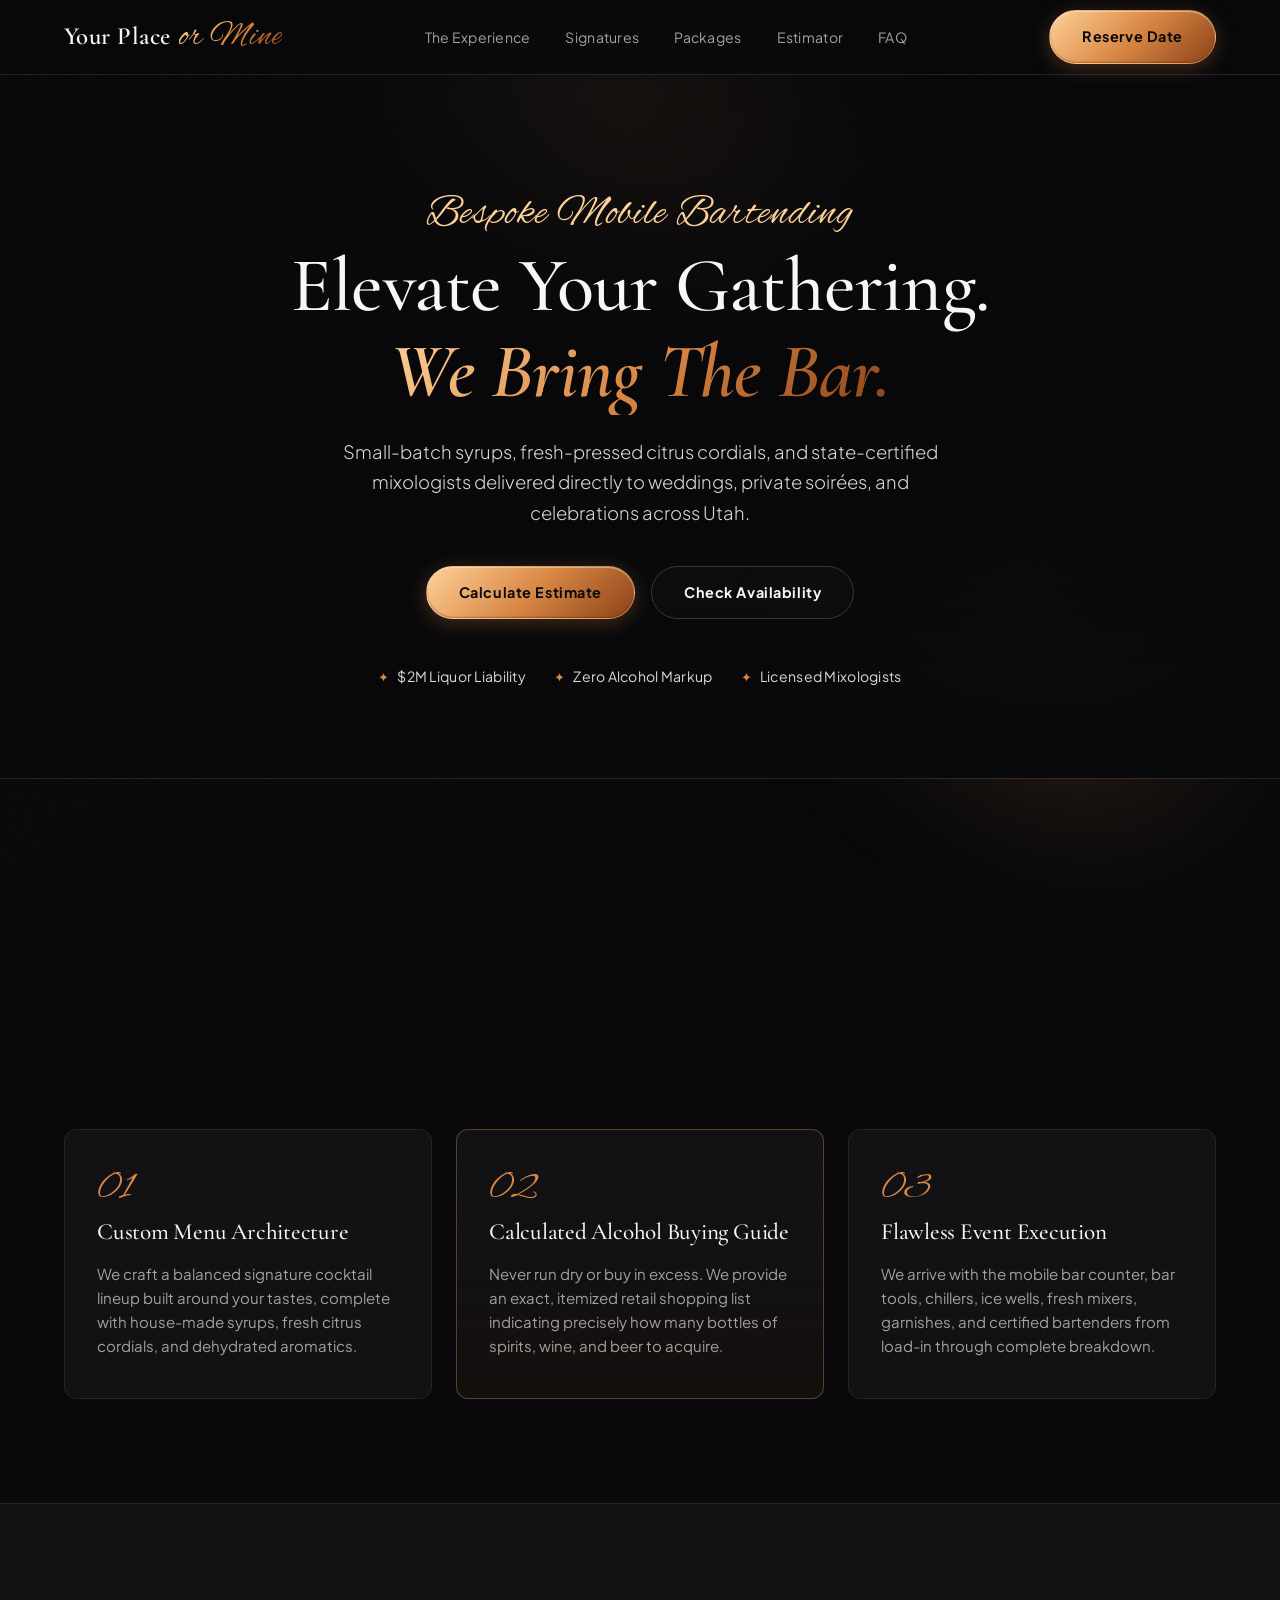
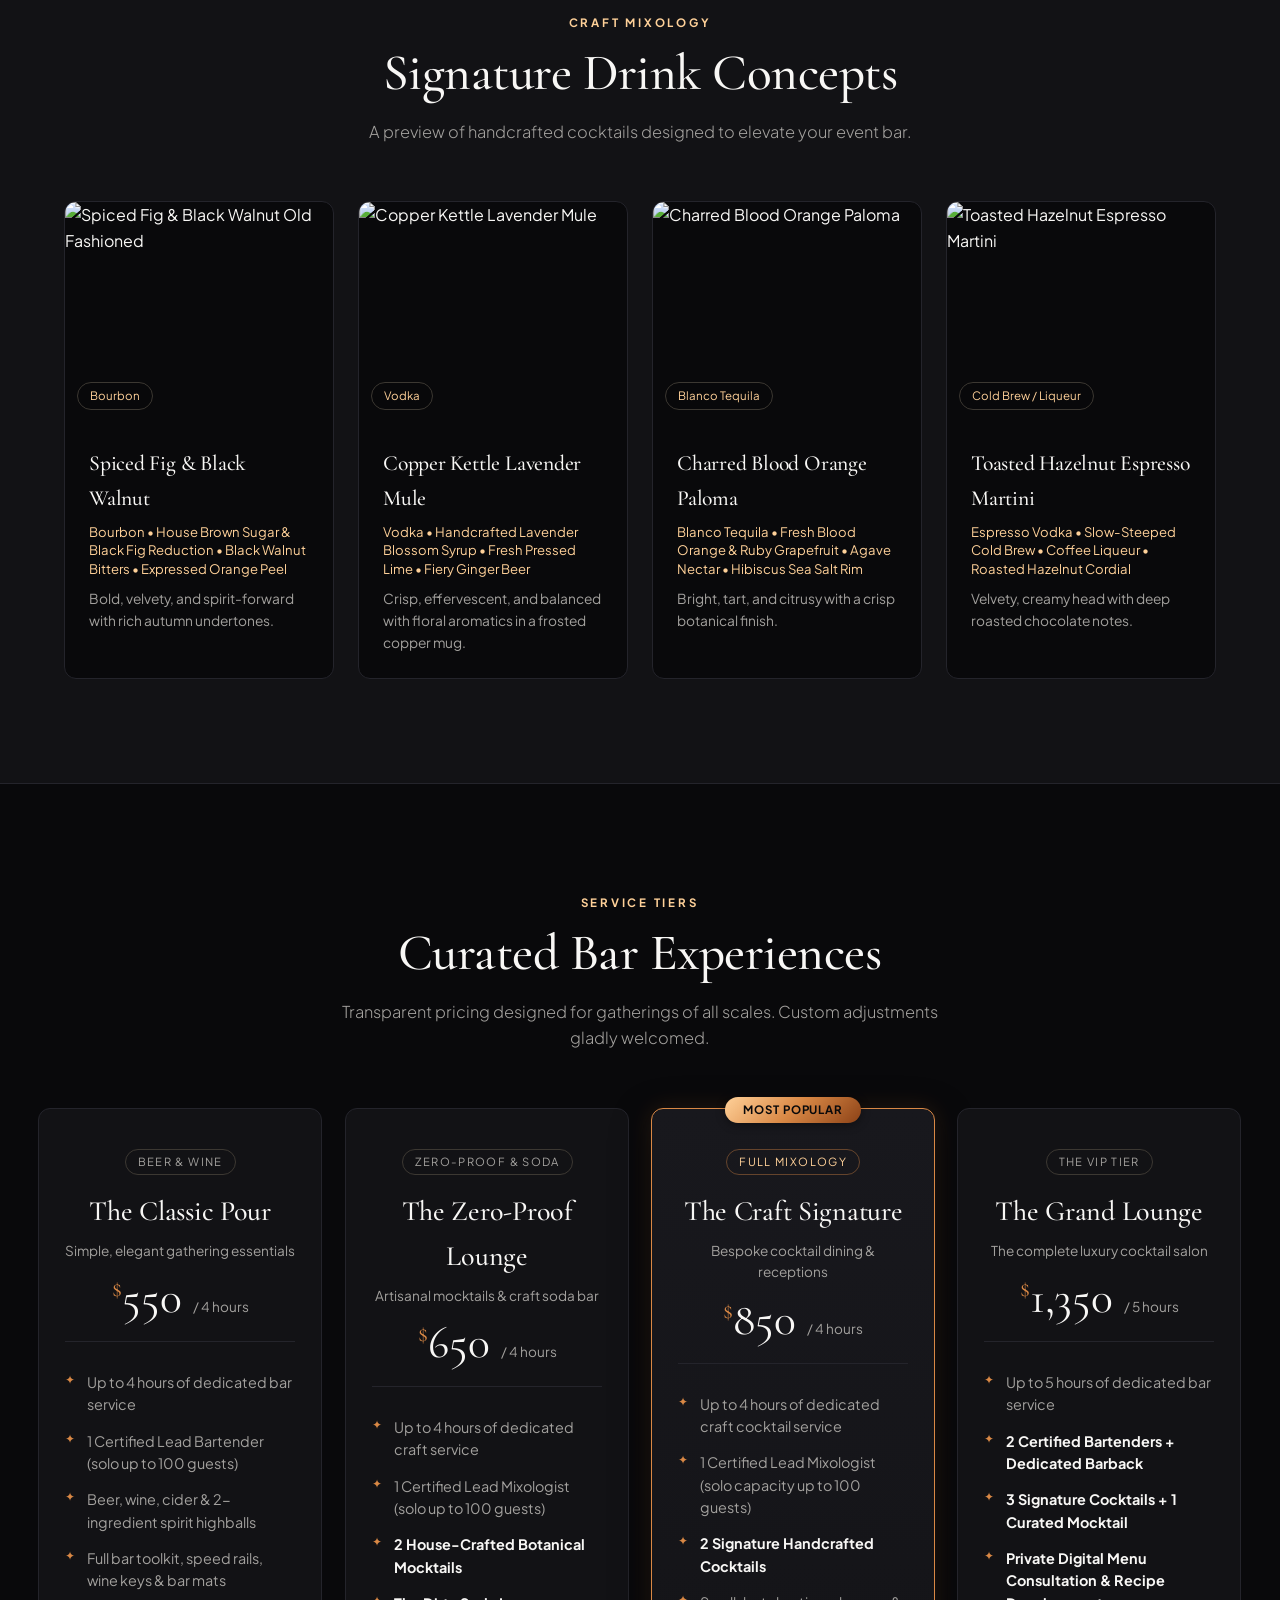
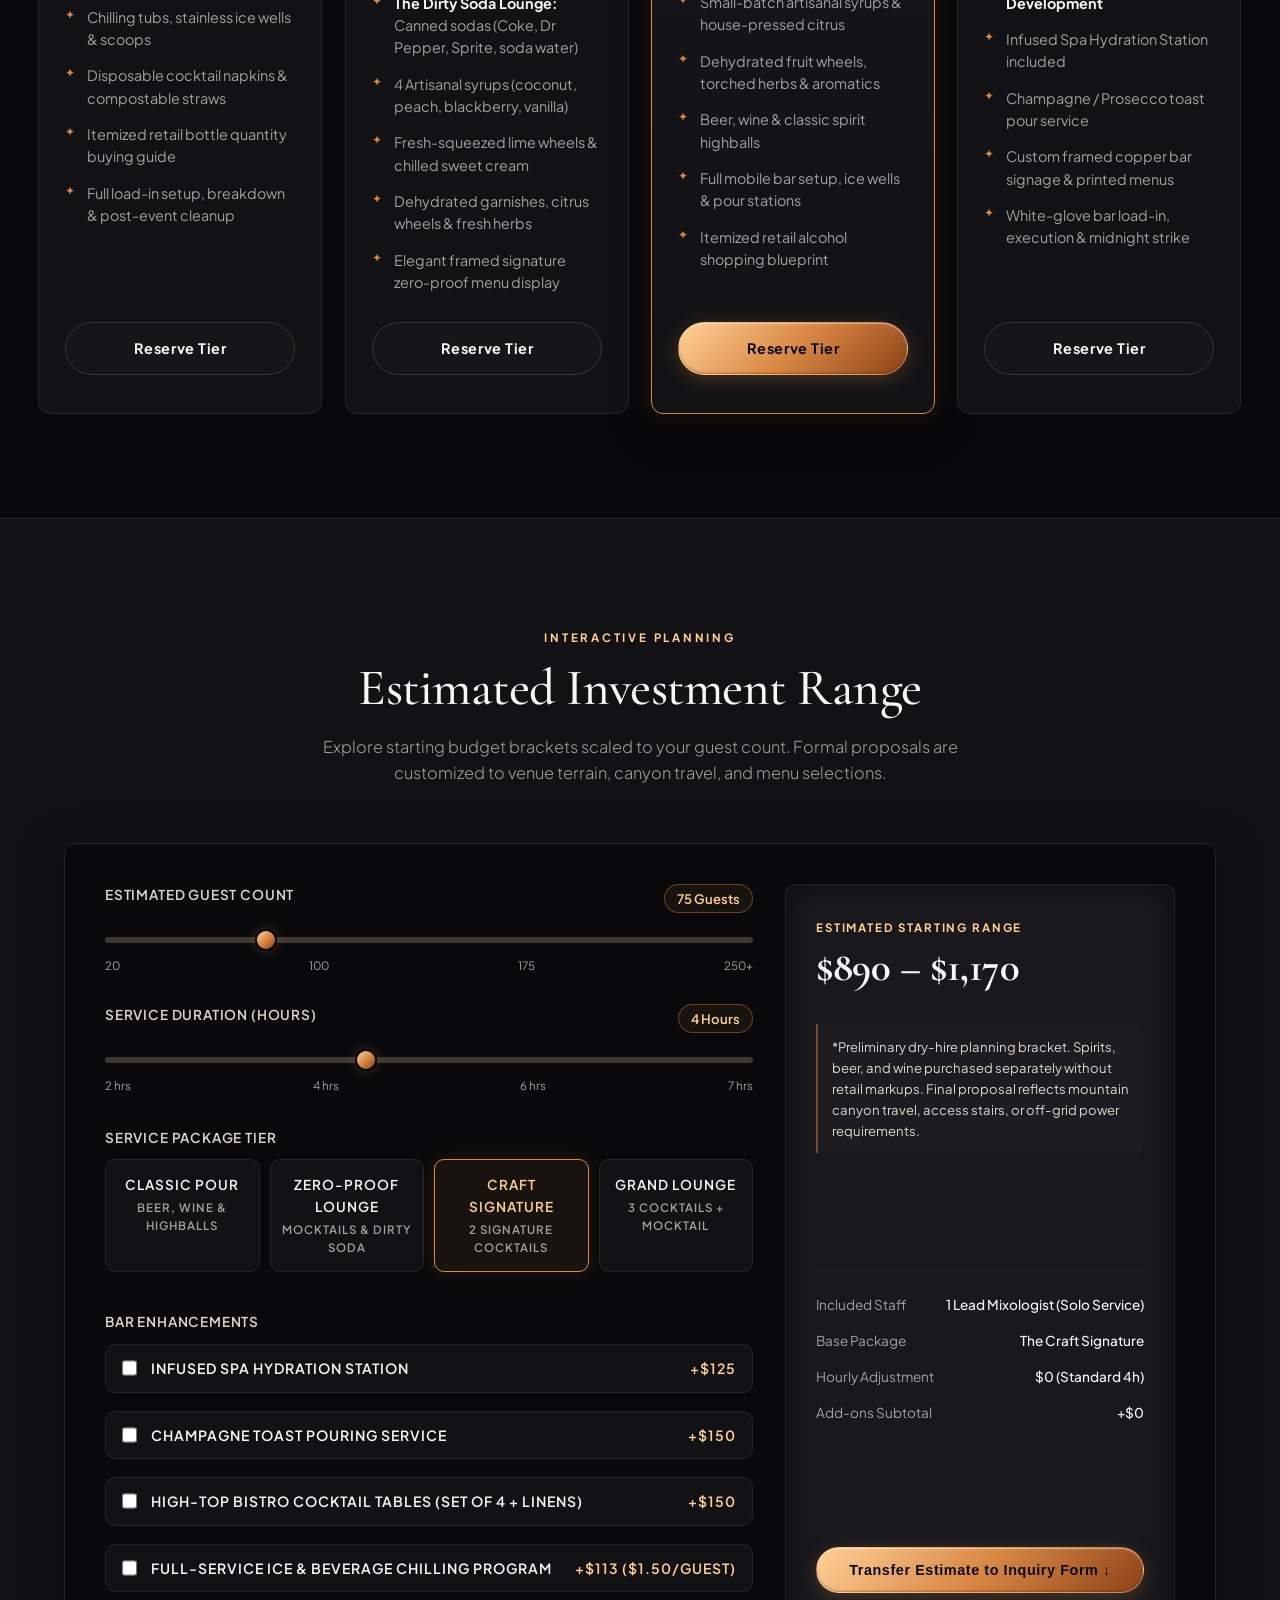
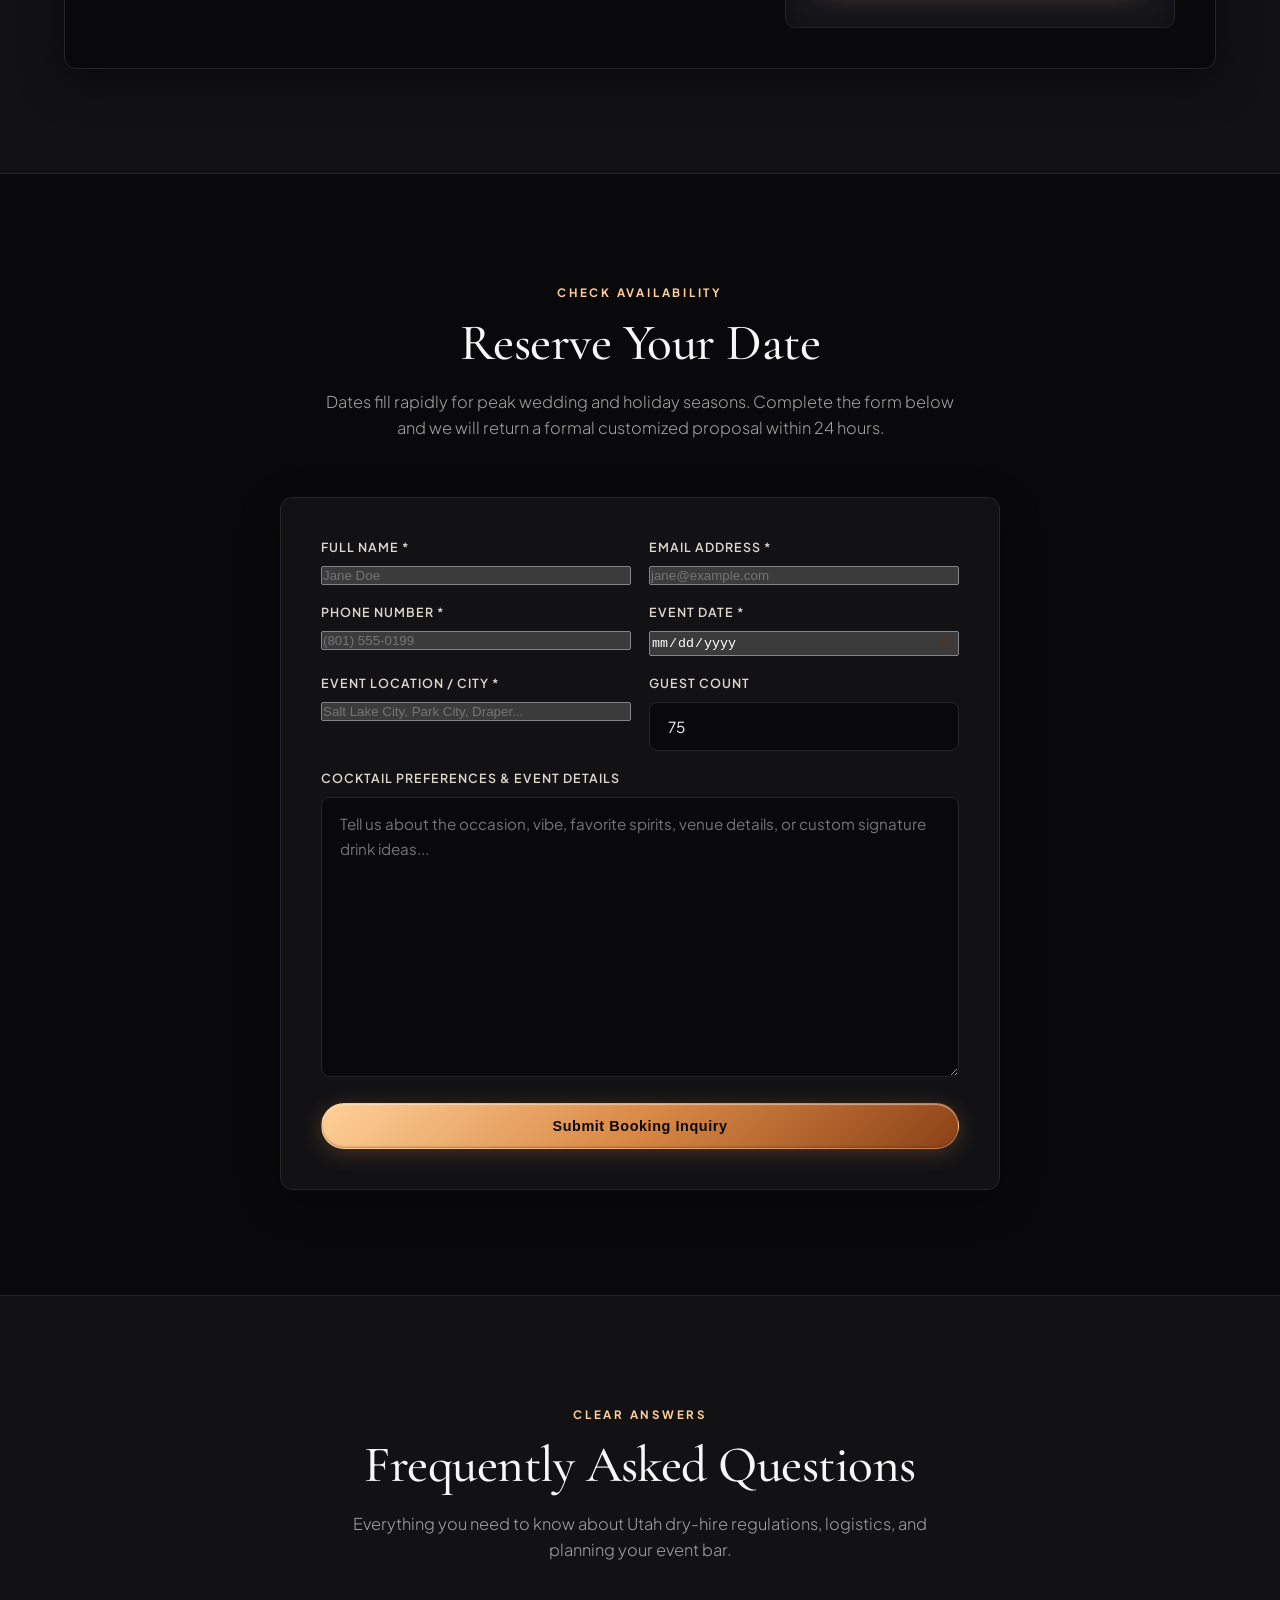
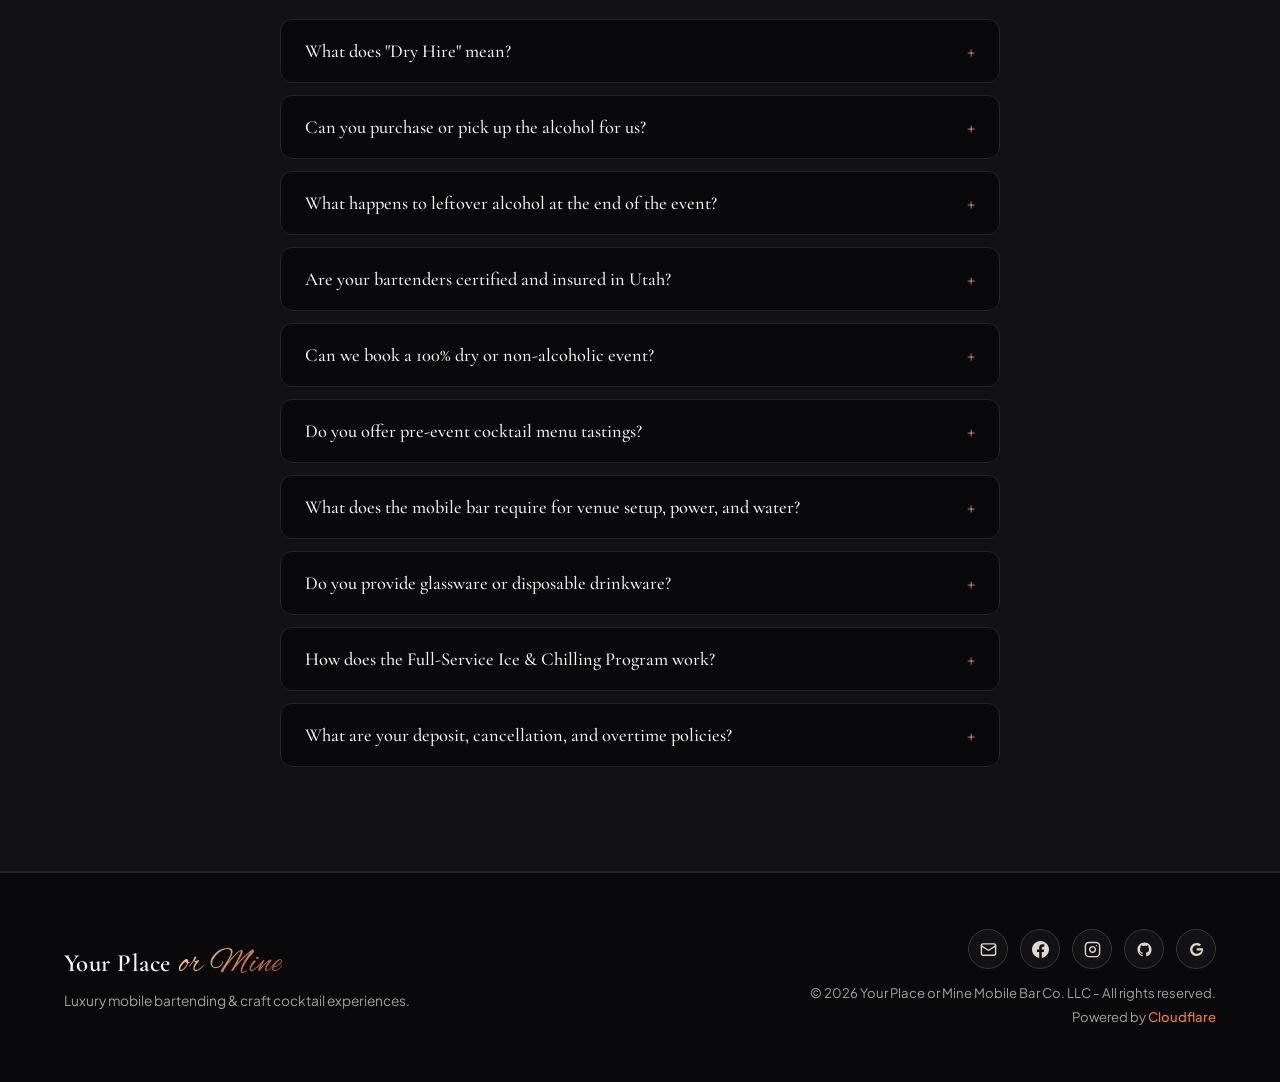
==== commit 333b59ff: "polish(footer): rearrange social buttons" ====
--- a/index.html
+++ b/index.html
@@ -585,6 +585,14 @@
 
       <div class="footer-aside">
         <div class="footer-socials" aria-label="Social and Project Links">
+          <!-- Direct Email -->
+          <a href="mailto:cheers@yourplaceormine.bar" class="social-icon-btn social-email" aria-label="Direct Email">
+            <svg viewBox="0 0 24 24" fill="none" stroke="currentColor" stroke-width="2" stroke-linecap="round" stroke-linejoin="round">
+              <rect width="20" height="16" x="2" y="4" rx="2"/>
+              <path d="m22 7-8.97 5.7a1.94 1.94 0 0 1-2.06 0L2 7"/>
+            </svg>
+          </a>
+          
           <!-- Facebook -->
           <a href="https://facebook.com" class="social-icon-btn social-fb" target="_blank" rel="noopener noreferrer" aria-label="Facebook">
             <svg viewBox="0 0 24 24" fill="currentColor">
@@ -601,27 +609,19 @@
             </svg>
           </a>
 
-          <!-- Google Business Profile -->
-          <a href="https://google.com" class="social-icon-btn social-google" target="_blank" rel="noopener noreferrer" aria-label="Google Business Profile">
-            <svg viewBox="0 0 24 24" fill="currentColor">
-              <path d="M12.24 10.285V13.4h6.887C18.2 16.14 15.645 18 12.24 18c-3.315 0-6-2.685-6-6s2.685-6 6-6c1.47 0 2.805.54 3.84 1.425l2.4-2.4C17.025 3.555 14.775 2.7 12.24 2.7 7.14 2.7 3 6.84 3 11.94s4.14 9.24 9.24 9.24c5.34 0 8.88-3.75 8.88-9.045 0-.615-.06-1.2-.165-1.85H12.24z"/>
-            </svg>
-          </a>
-
-          <!-- Direct Email -->
-          <a href="mailto:cheers@yourplaceormine.bar" class="social-icon-btn social-email" aria-label="Direct Email">
-            <svg viewBox="0 0 24 24" fill="none" stroke="currentColor" stroke-width="2" stroke-linecap="round" stroke-linejoin="round">
-              <rect width="20" height="16" x="2" y="4" rx="2"/>
-              <path d="m22 7-8.97 5.7a1.94 1.94 0 0 1-2.06 0L2 7"/>
-            </svg>
-          </a>
-
           <!-- GitHub Source Code Link -->
           <a href="https://github.com/philosophics/YourPlaceorMine.bar" class="social-icon-btn social-github" target="_blank" rel="noopener noreferrer" aria-label="GitHub Repository">
             <svg viewBox="0 0 24 24" fill="currentColor">
               <path fill-rule="evenodd" clip-rule="evenodd" d="M12 2C6.477 2 2 6.484 2 12.017c0 4.425 2.865 8.18 6.839 9.504.5.092.682-.217.682-.483 0-.237-.008-.868-.013-1.703-2.782.605-3.369-1.343-3.369-1.343-.454-1.158-1.11-1.466-1.11-1.466-.908-.62.069-.608.069-.608 1.003.07 1.53 1.032 1.53 1.032.892 1.53 2.341 1.088 2.91.832.092-.647.35-1.088.636-1.338-2.22-.253-4.555-1.113-4.555-4.951 0-1.093.39-1.988 1.029-2.688-.103-.253-.446-1.272.098-2.65 0 0 .84-.27 2.75 1.026A9.564 9.564 0 0112 6.844c.85.004 1.705.115 2.504.337 1.909-1.296 2.747-1.027 2.747-1.027.546 1.379.202 2.398.1 2.651.64.7 1.028 1.595 1.028 2.688 0 3.848-2.339 4.695-4.566 4.943.359.309.678.92.678 1.855 0 1.338-.012 2.419-.012 2.747 0 .268.18.58.688.482A10.019 10.019 0 0022 12.017C22 6.484 17.522 2 12 2z"/>
             </svg>
           </a>
+
+          <!-- Google Business Profile -->
+          <a href="https://google.com" class="social-icon-btn social-google" target="_blank" rel="noopener noreferrer" aria-label="Google Business Profile">
+            <svg viewBox="0 0 24 24" fill="currentColor">
+              <path d="M12.24 10.285V13.4h6.887C18.2 16.14 15.645 18 12.24 18c-3.315 0-6-2.685-6-6s2.685-6 6-6c1.47 0 2.805.54 3.84 1.425l2.4-2.4C17.025 3.555 14.775 2.7 12.24 2.7 7.14 2.7 3 6.84 3 11.94s4.14 9.24 9.24 9.24c5.34 0 8.88-3.75 8.88-9.045 0-.615-.06-1.2-.165-1.85H12.24z"/>
+            </svg>
+          </a>         
         </div>
 
         <div class="footer-legal">
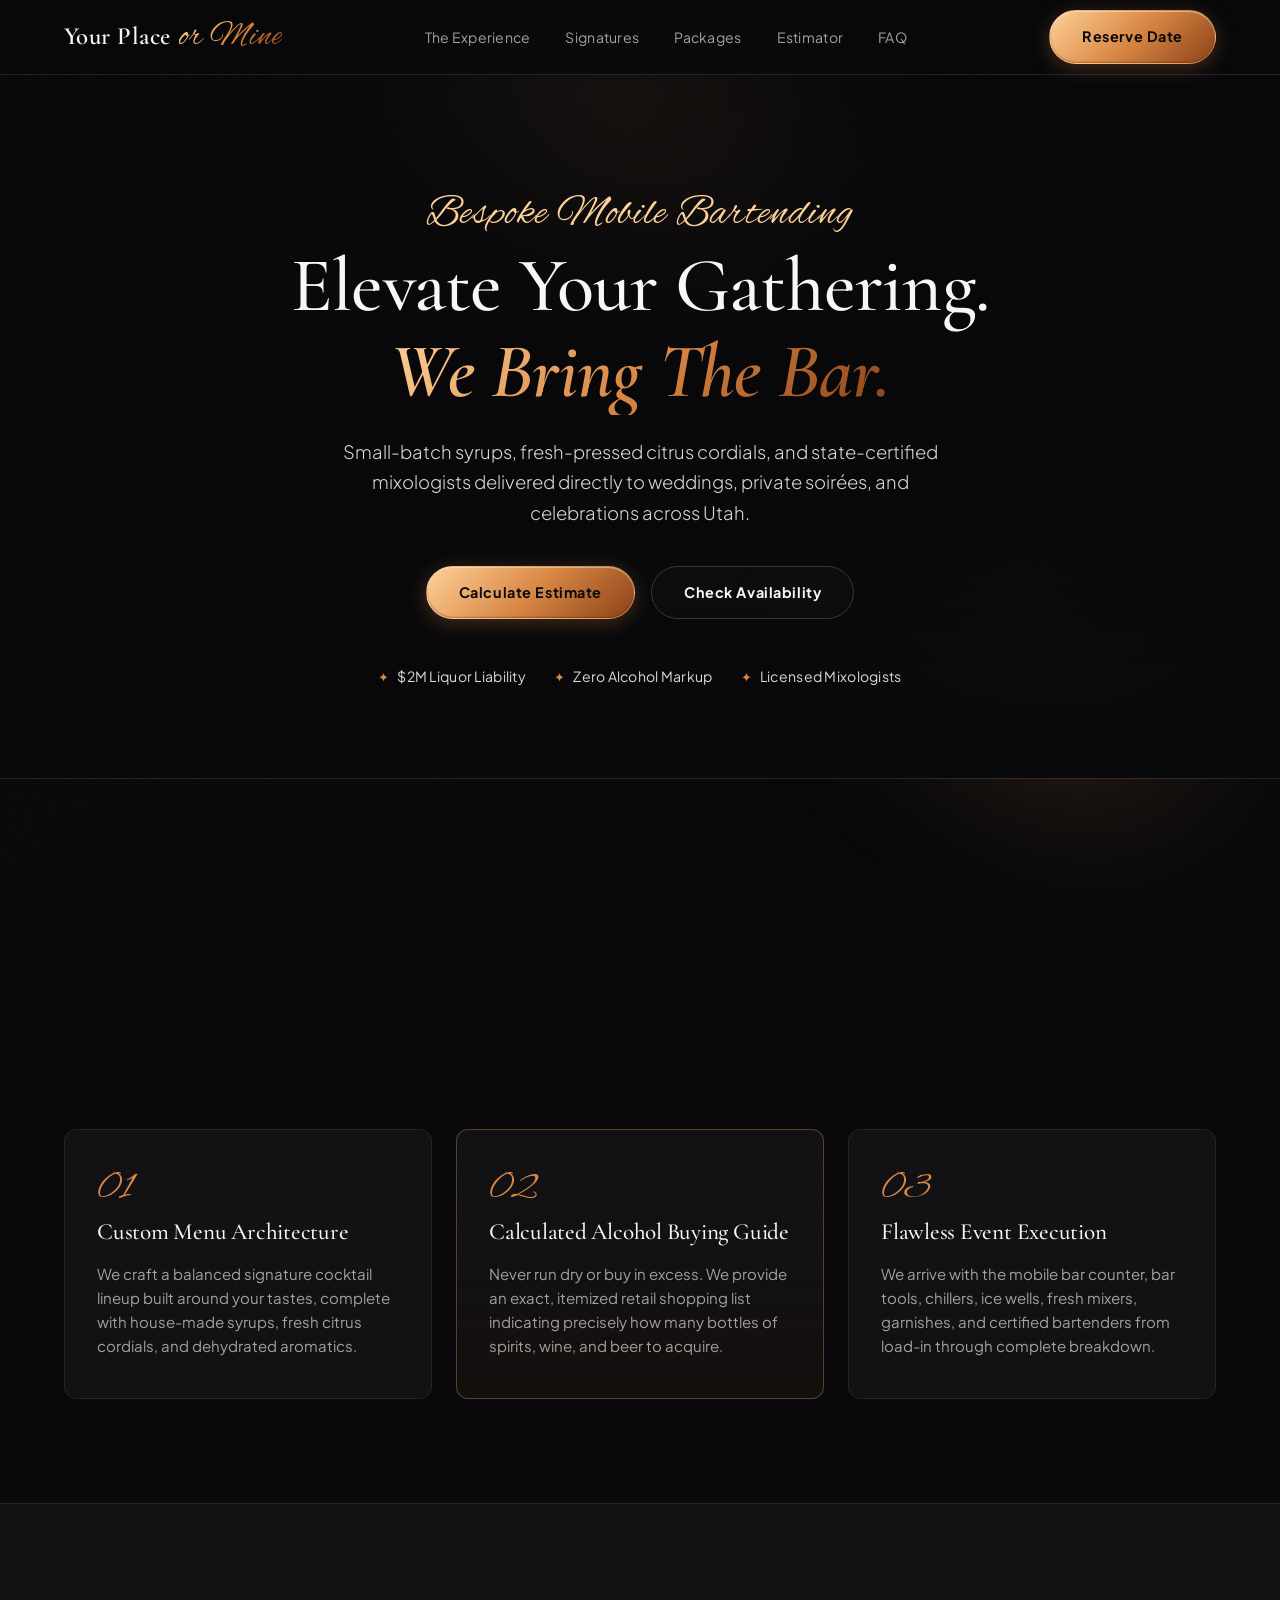
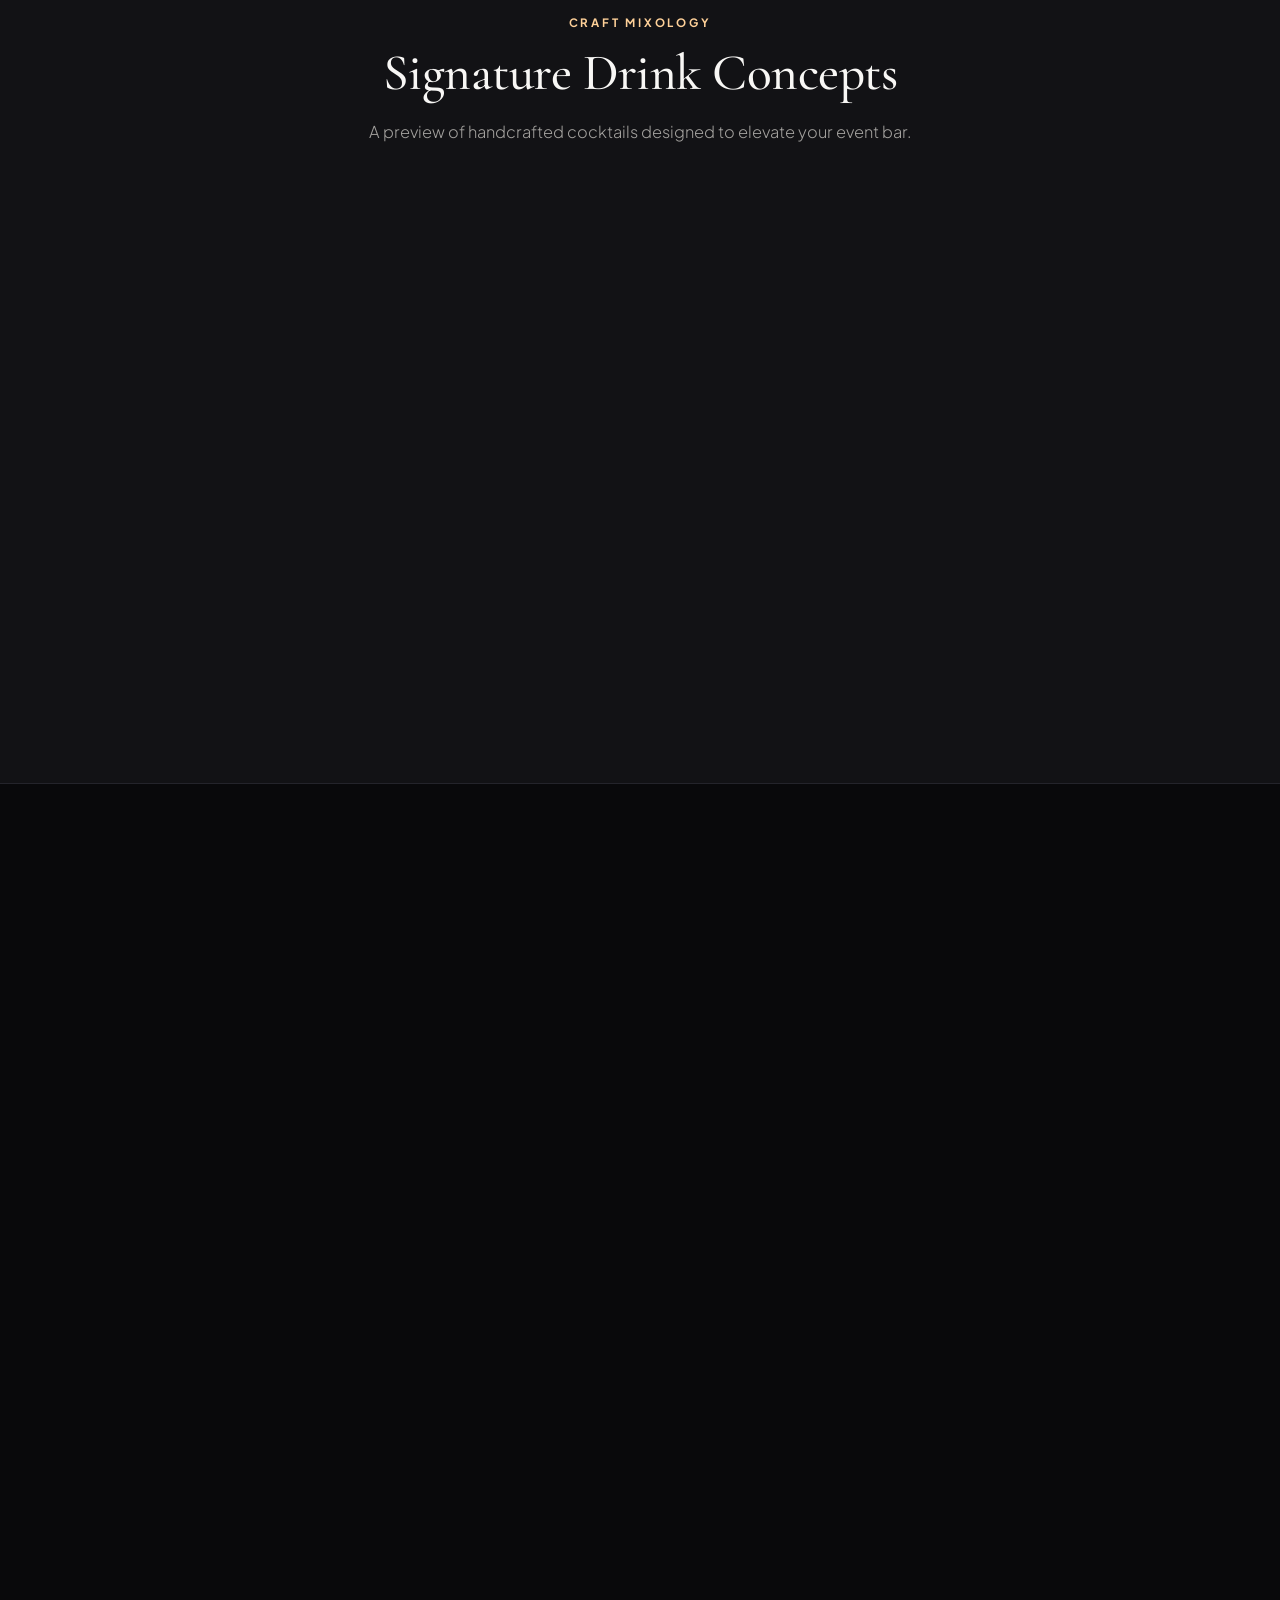
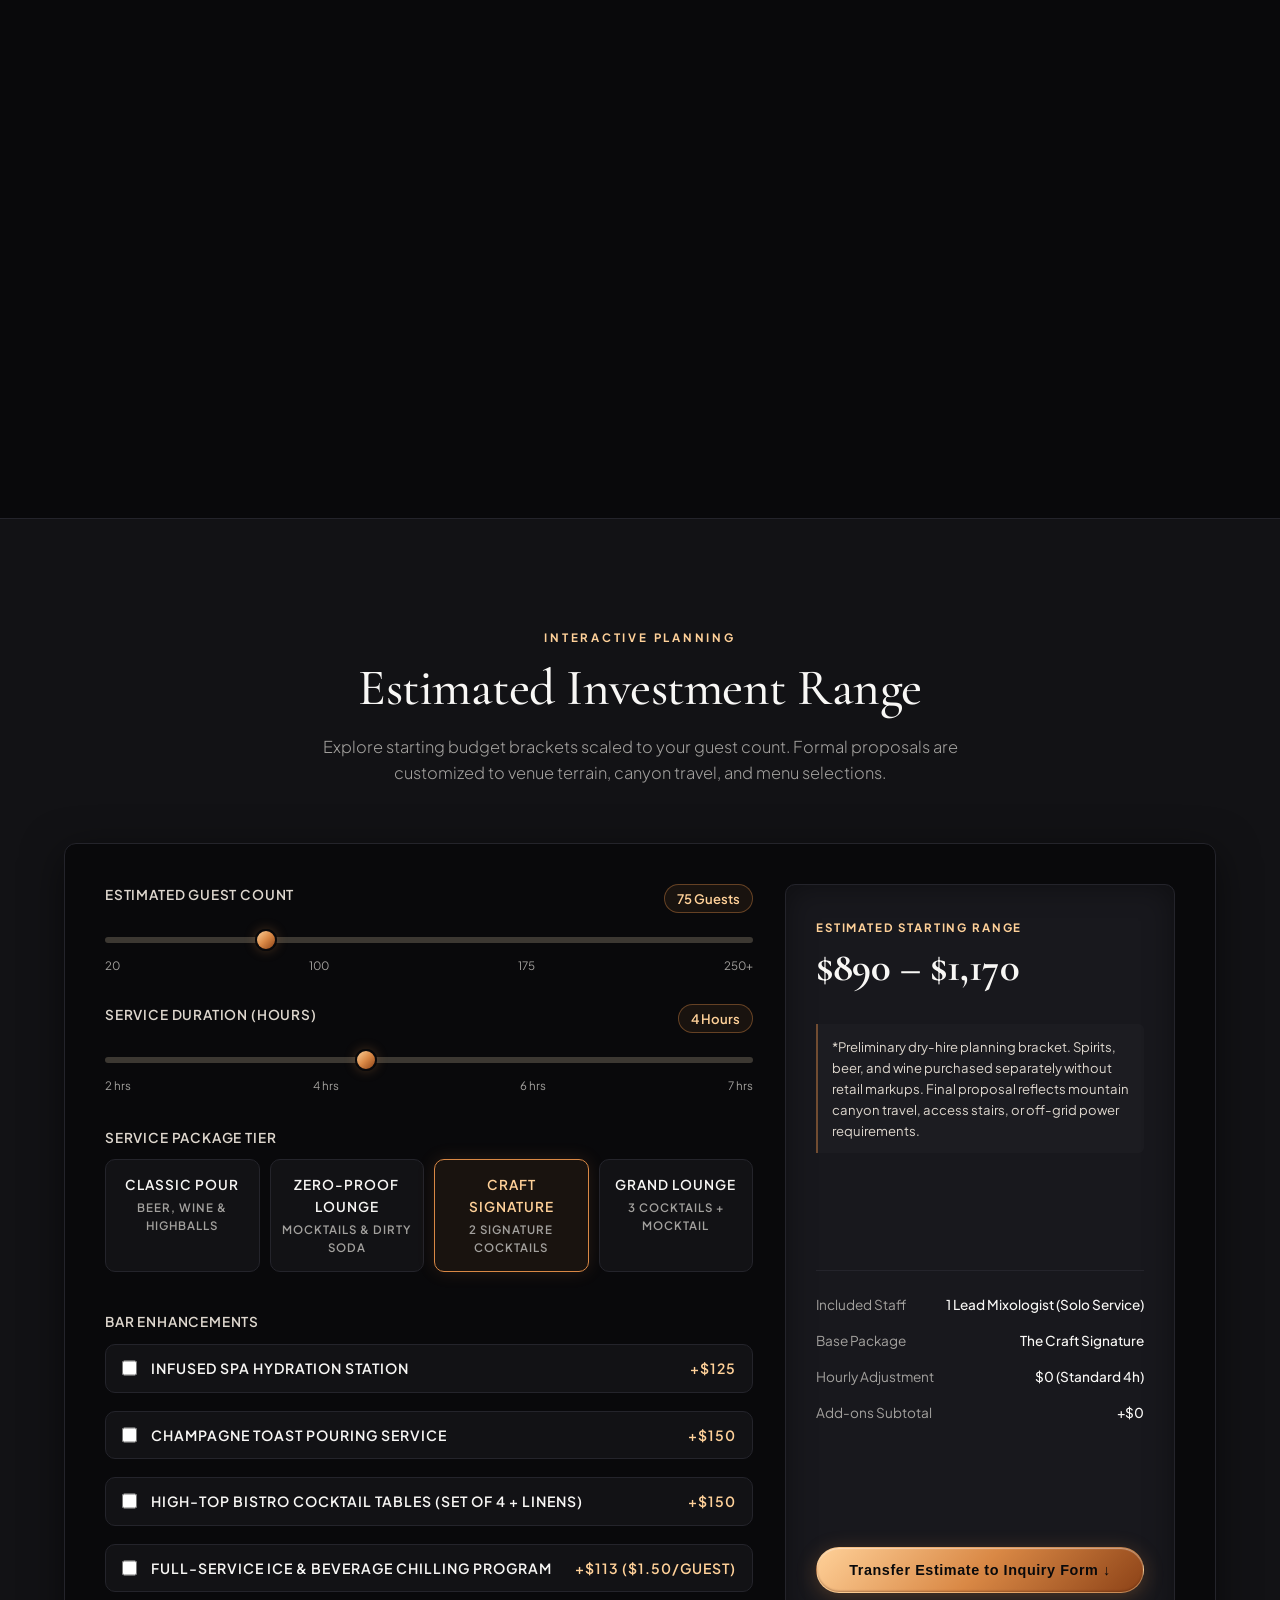
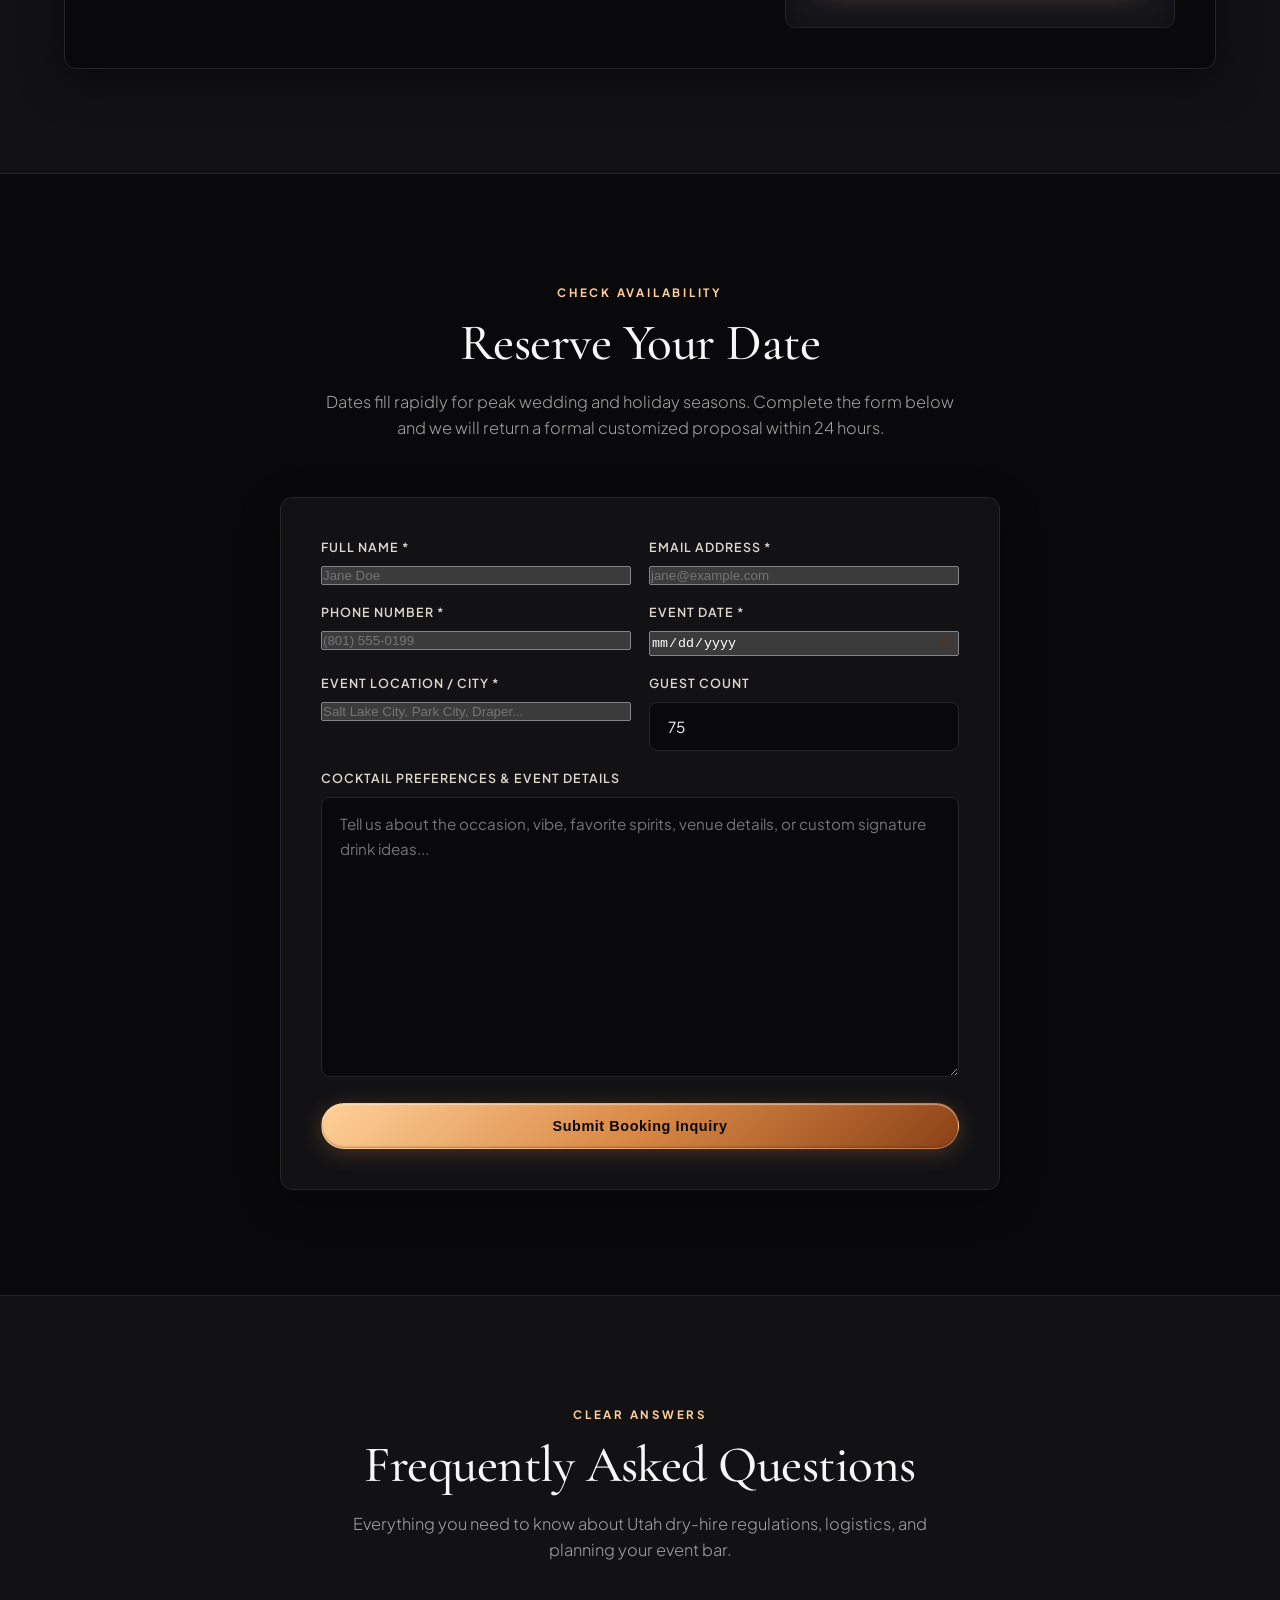
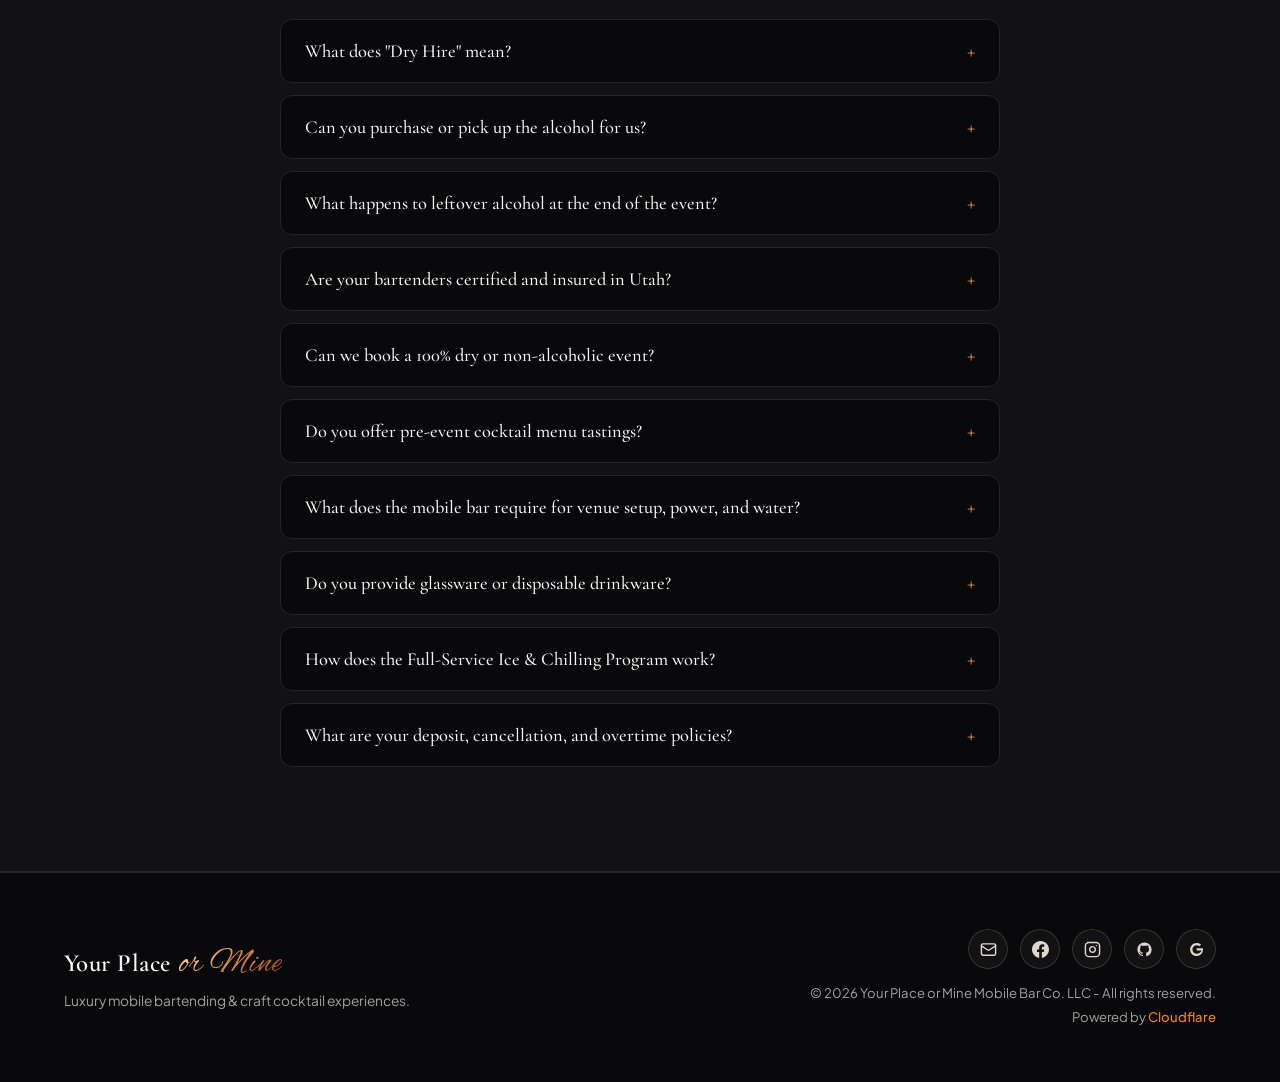
==== commit f940fad1: "refactor(packages): extract service tiers into readable packages.js and sync with estimator/price ca" ====
--- a/index.html
+++ b/index.html
@@ -237,104 +237,8 @@
           <p class="section-desc">Transparent pricing designed for gatherings of all scales. Custom adjustments gladly welcomed.</p>
         </div>
 
-        <div class="packages-grid reveal-stagger">
-          <!-- Tier 1: The Classic Pour -->
-          <div class="tier-card reveal-item">
-            <div class="tier-header">
-              <span class="tier-badge">Beer & Wine</span>
-              <h3>The Classic Pour</h3>
-              <p class="tier-subtitle">Simple, elegant gathering essentials</p>
-              <div class="tier-price">
-                <span class="currency">$</span>550
-                <span class="price-sub">/ 4 hours</span>
-              </div>
-            </div>
-            <ul class="tier-features">
-              <li>Up to 4 hours of dedicated bar service</li>
-              <li>1 Certified Lead Bartender (solo up to 100 guests)</li>
-              <li>Beer, wine, cider & 2-ingredient spirit highballs</li>
-              <li>Full bar toolkit, speed rails, wine keys & bar mats</li>
-              <li>Chilling tubs, stainless ice wells & scoops</li>
-              <li>Disposable cocktail napkins & compostable straws</li>
-              <li>Itemized retail bottle quantity buying guide</li>
-              <li>Full load-in setup, breakdown & post-event cleanup</li>
-            </ul>
-            <a href="#reserve" class="btn btn-outline full-width">Reserve Tier</a>
-          </div>
-
-          <!-- Tier 2: The Zero-Proof Lounge -->
-          <div class="tier-card reveal-item">
-            <div class="tier-header">
-              <span class="tier-badge">Zero-Proof & Soda</span>
-              <h3>The Zero-Proof Lounge</h3>
-              <p class="tier-subtitle">Artisanal mocktails & craft soda bar</p>
-              <div class="tier-price">
-                <span class="currency">$</span>650
-                <span class="price-sub">/ 4 hours</span>
-              </div>
-            </div>
-            <ul class="tier-features">
-              <li>Up to 4 hours of dedicated craft service</li>
-              <li>1 Certified Lead Mixologist (solo up to 100 guests)</li>
-              <li><strong>2 House-Crafted Botanical Mocktails</strong></li>
-              <li><strong>The Dirty Soda Lounge:</strong> Canned sodas (Coke, Dr Pepper, Sprite, soda water)</li>
-              <li>4 Artisanal syrups (coconut, peach, blackberry, vanilla)</li>
-              <li>Fresh-squeezed lime wheels & chilled sweet cream</li>
-              <li>Dehydrated garnishes, citrus wheels & fresh herbs</li>
-              <li>Elegant framed signature zero-proof menu display</li>
-            </ul>
-            <a href="#reserve" class="btn btn-outline full-width">Reserve Tier</a>
-          </div>
-
-          <!-- Tier 3: The Craft Signature (Featured) -->
-          <div class="tier-card featured-tier reveal-item">
-            <div class="featured-ribbon">Most Popular</div>
-            <div class="tier-header">
-              <span class="tier-badge copper-badge">Full Mixology</span>
-              <h3>The Craft Signature</h3>
-              <p class="tier-subtitle">Bespoke cocktail dining & receptions</p>
-              <div class="tier-price">
-                <span class="currency">$</span>850
-                <span class="price-sub">/ 4 hours</span>
-              </div>
-            </div>
-            <ul class="tier-features">
-              <li>Up to 4 hours of dedicated craft cocktail service</li>
-              <li>1 Certified Lead Mixologist (solo capacity up to 100 guests)</li>
-              <li><strong>2 Signature Handcrafted Cocktails</strong></li>
-              <li>Small-batch artisanal syrups & house-pressed citrus</li>
-              <li>Dehydrated fruit wheels, torched herbs & aromatics</li>
-              <li>Beer, wine & classic spirit highballs</li>
-              <li>Full mobile bar setup, ice wells & pour stations</li>
-              <li>Itemized retail alcohol shopping blueprint</li>
-            </ul>
-            <a href="#reserve" class="btn btn-copper full-width">Reserve Tier</a>
-          </div>
-
-          <!-- Tier 4: The Grand Lounge (VIP Tier) -->
-          <div class="tier-card reveal-item">
-            <div class="tier-header">
-              <span class="tier-badge">The VIP Tier</span>
-              <h3>The Grand Lounge</h3>
-              <p class="tier-subtitle">The complete luxury cocktail salon</p>
-              <div class="tier-price">
-                <span class="currency">$</span>1,350
-                <span class="price-sub">/ 5 hours</span>
-              </div>
-            </div>
-            <ul class="tier-features">
-              <li>Up to 5 hours of dedicated bar service</li>
-              <li><strong>2 Certified Bartenders + Dedicated Barback</strong></li>
-              <li><strong>3 Signature Cocktails + 1 Curated Mocktail</strong></li>
-              <li><strong>Private Digital Menu Consultation & Recipe Development</strong></li>
-              <li>Infused Spa Hydration Station included</li>
-              <li>Champagne / Prosecco toast pour service</li>
-              <li>Custom framed copper bar signage & printed menus</li>
-              <li>White-glove bar load-in, execution & midnight strike</li>
-            </ul>
-            <a href="#reserve" class="btn btn-outline full-width">Reserve Tier</a>
-          </div>
-        </div>
+        <!-- Populated dynamically from packages-data.js -->
+        <div class="packages-grid reveal-stagger" id="packagesGrid"></div>
       </div>
     </section>
 
@@ -633,6 +537,7 @@
   </footer>
 
   <script src="assets/faq.js"></script>
+  <script src="assets/packages.js"></script>
   <script src="assets/app.js" defer></script>
 </body>
 </html>
--- a/assets/styles.css
+++ b/assets/styles.css
@@ -1566,29 +1566,29 @@
   height: 40px;
   border-radius: 50%;
   background: var(--bg-surface);
-  border: 1px solid var(--border-highlight);
+  border: none;
+  box-shadow: inset 0 0 0 1px var(--border-highlight);
   color: var(--text-warm);
   overflow: hidden;
   text-decoration: none;
   isolation: isolate;
+  -webkit-mask-image: -webkit-radial-gradient(white, black);
+  mask-image: radial-gradient(white, black);
   transition:
-    transform 0.35s var(--ease-spring),
-    border-color 0.3s ease,
-    box-shadow 0.35s ease;
-}
-
-/* Sliding colored fill layer from Example 1 (No mirror reflection) */
+    transform 0.35s cubic-bezier(0.22, 1, 0.36, 1),
+    box-shadow 0.35s cubic-bezier(0.22, 1, 0.36, 1);
+}
+
 .social-icon-btn::before {
   content: "";
   position: absolute;
-  inset: 0;
+  inset: -2px;
   border-radius: 50%;
-  transform: translateY(100%);
-  transition: transform 0.42s cubic-bezier(0.46, -0.78, 0.5, 1.56);
+  transform: translateY(102%);
+  transition: transform 0.38s cubic-bezier(0.22, 1, 0.36, 1);
   z-index: 0;
 }
 
-/* Platform-specific brand colors */
 .social-fb::before {
   background: #1877f2;
 }
@@ -1622,12 +1622,12 @@
   width: 17px;
   height: 17px;
   pointer-events: none;
+  will-change: transform;
   transition:
-    transform 0.5s var(--ease-spring),
+    transform 0.45s cubic-bezier(0.22, 1, 0.36, 1),
     color 0.25s ease;
 }
 
-/* Desktop Hover Only (Mobile touch view stays clean and unaffected) */
 @media (hover: hover) and (pointer: fine) {
   .social-icon-btn:hover {
     transform: translateY(-3px);
@@ -1637,36 +1637,29 @@
     transform: translateY(0);
   }
 
-  /* 360-degree rotation spin from Example 2 */
   .social-icon-btn:hover svg {
-    transform: rotate(360deg) scale(1.15);
+    transform: rotate(360deg) scale(1.12);
     color: #ffffff;
   }
 
-  /* Platform-specific glowing halos on hover */
   .social-fb:hover {
-    border-color: #1877f2;
-    box-shadow: 0 4px 18px rgba(24, 119, 242, 0.5);
+    box-shadow: 0 6px 18px rgba(24, 119, 242, 0.45);
   }
 
   .social-ig:hover {
-    border-color: #dc2743;
-    box-shadow: 0 4px 18px rgba(220, 39, 67, 0.5);
+    box-shadow: 0 6px 18px rgba(220, 39, 67, 0.45);
   }
 
   .social-google:hover {
-    border-color: #ea4335;
-    box-shadow: 0 4px 18px rgba(234, 67, 53, 0.5);
+    box-shadow: 0 6px 18px rgba(234, 67, 53, 0.45);
   }
 
   .social-email:hover {
-    border-color: var(--copper-base);
-    box-shadow: 0 4px 18px var(--copper-glow);
+    box-shadow: 0 6px 18px var(--copper-glow);
   }
 
   .social-github:hover {
-    border-color: #6e5494;
-    box-shadow: 0 4px 18px rgba(110, 84, 148, 0.5);
+    box-shadow: 0 6px 18px rgba(110, 84, 148, 0.5);
   }
 }
 
@@ -1685,7 +1678,7 @@
 
 .footer-legal a,
 .footer-legal a.cloudflare-link {
-  color: #f38020 !important; /* Official Cloudflare Brand Orange */
+  color: #f38020 !important;
   text-decoration: none !important;
   font-weight: 500;
   display: inline-block;
